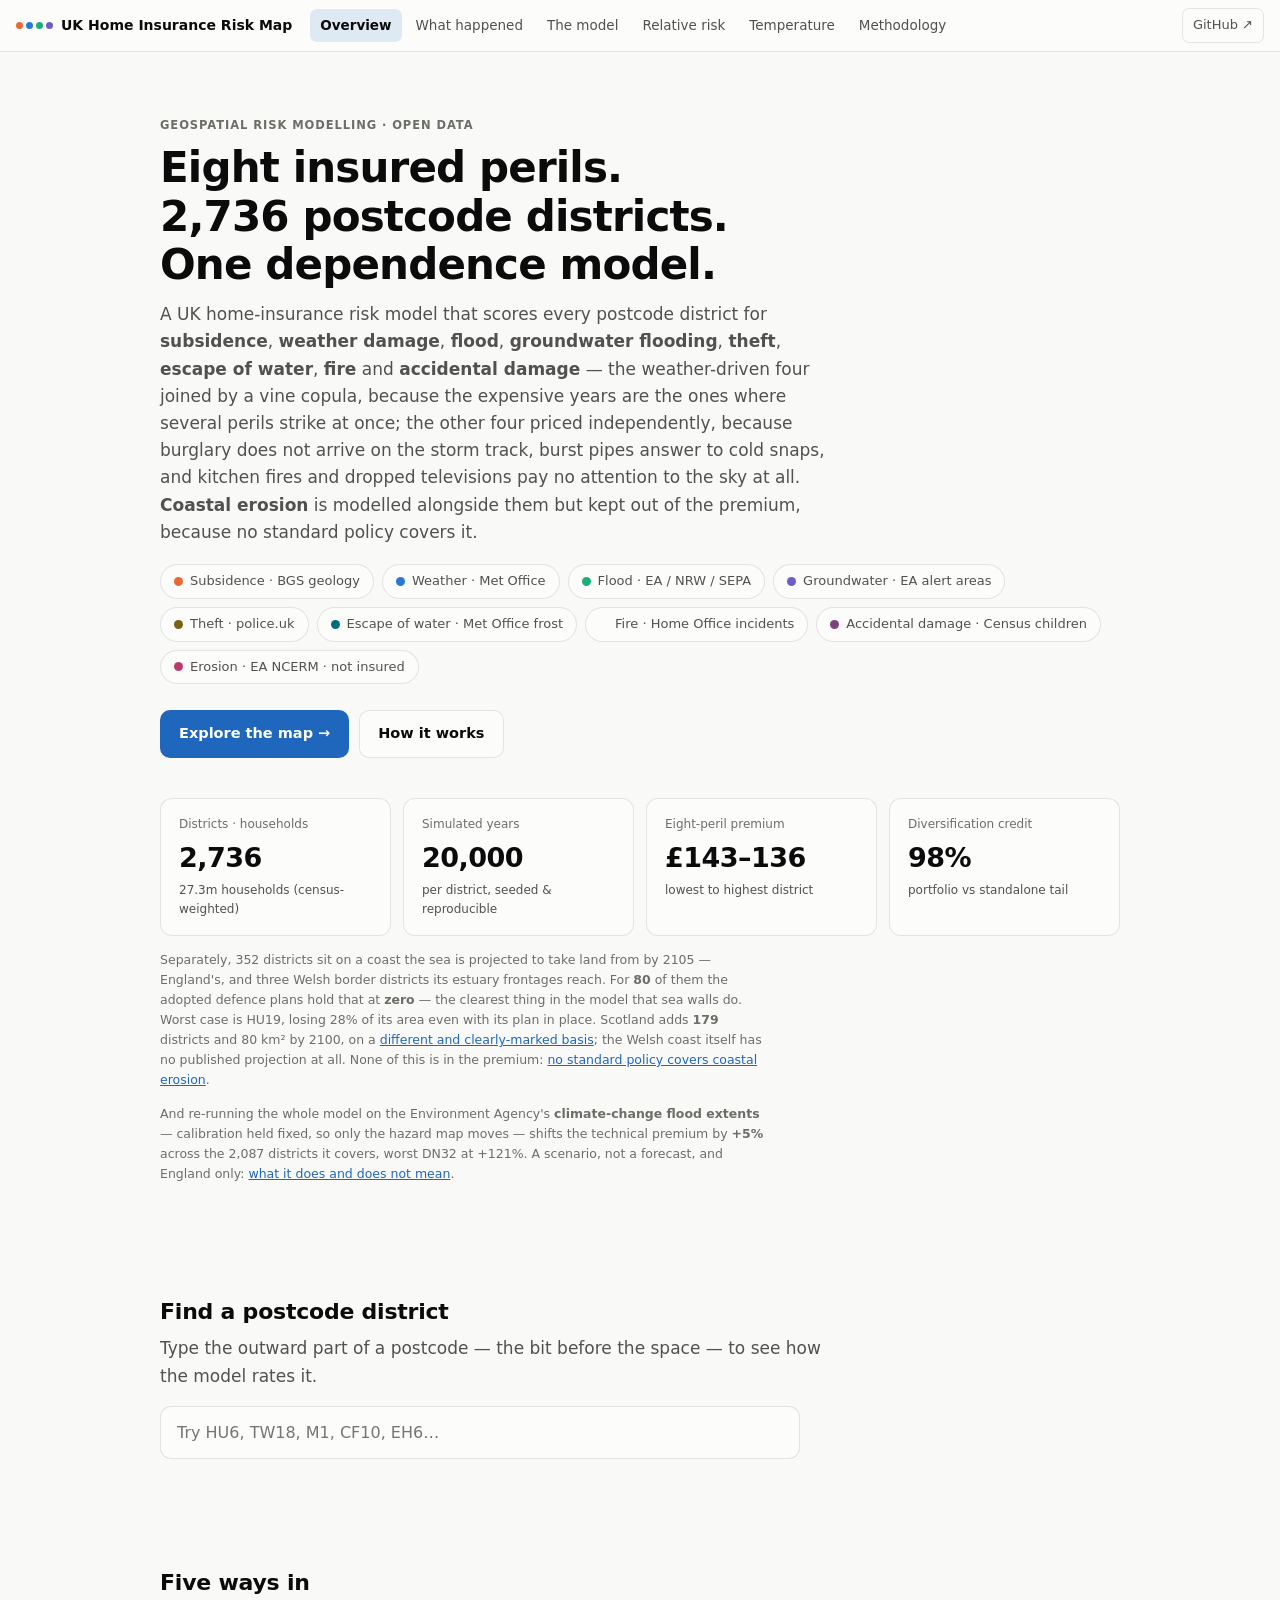
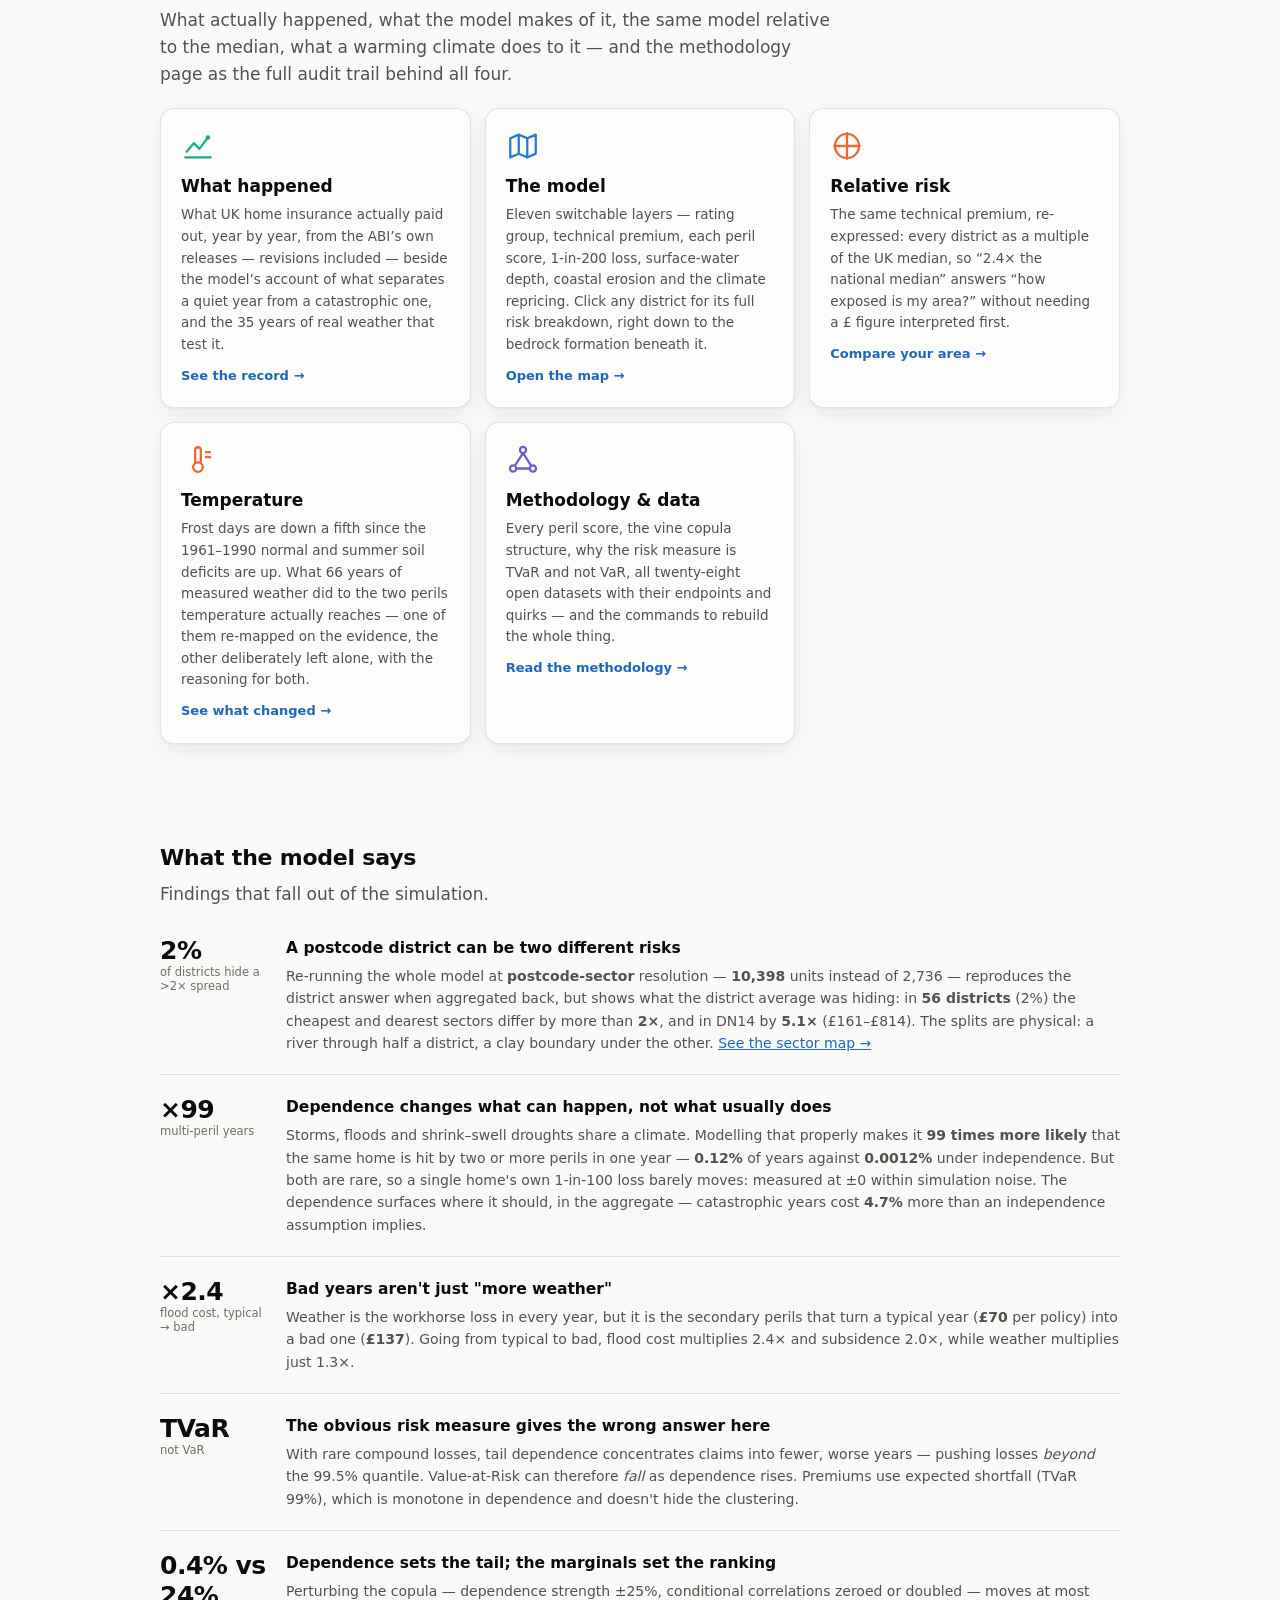
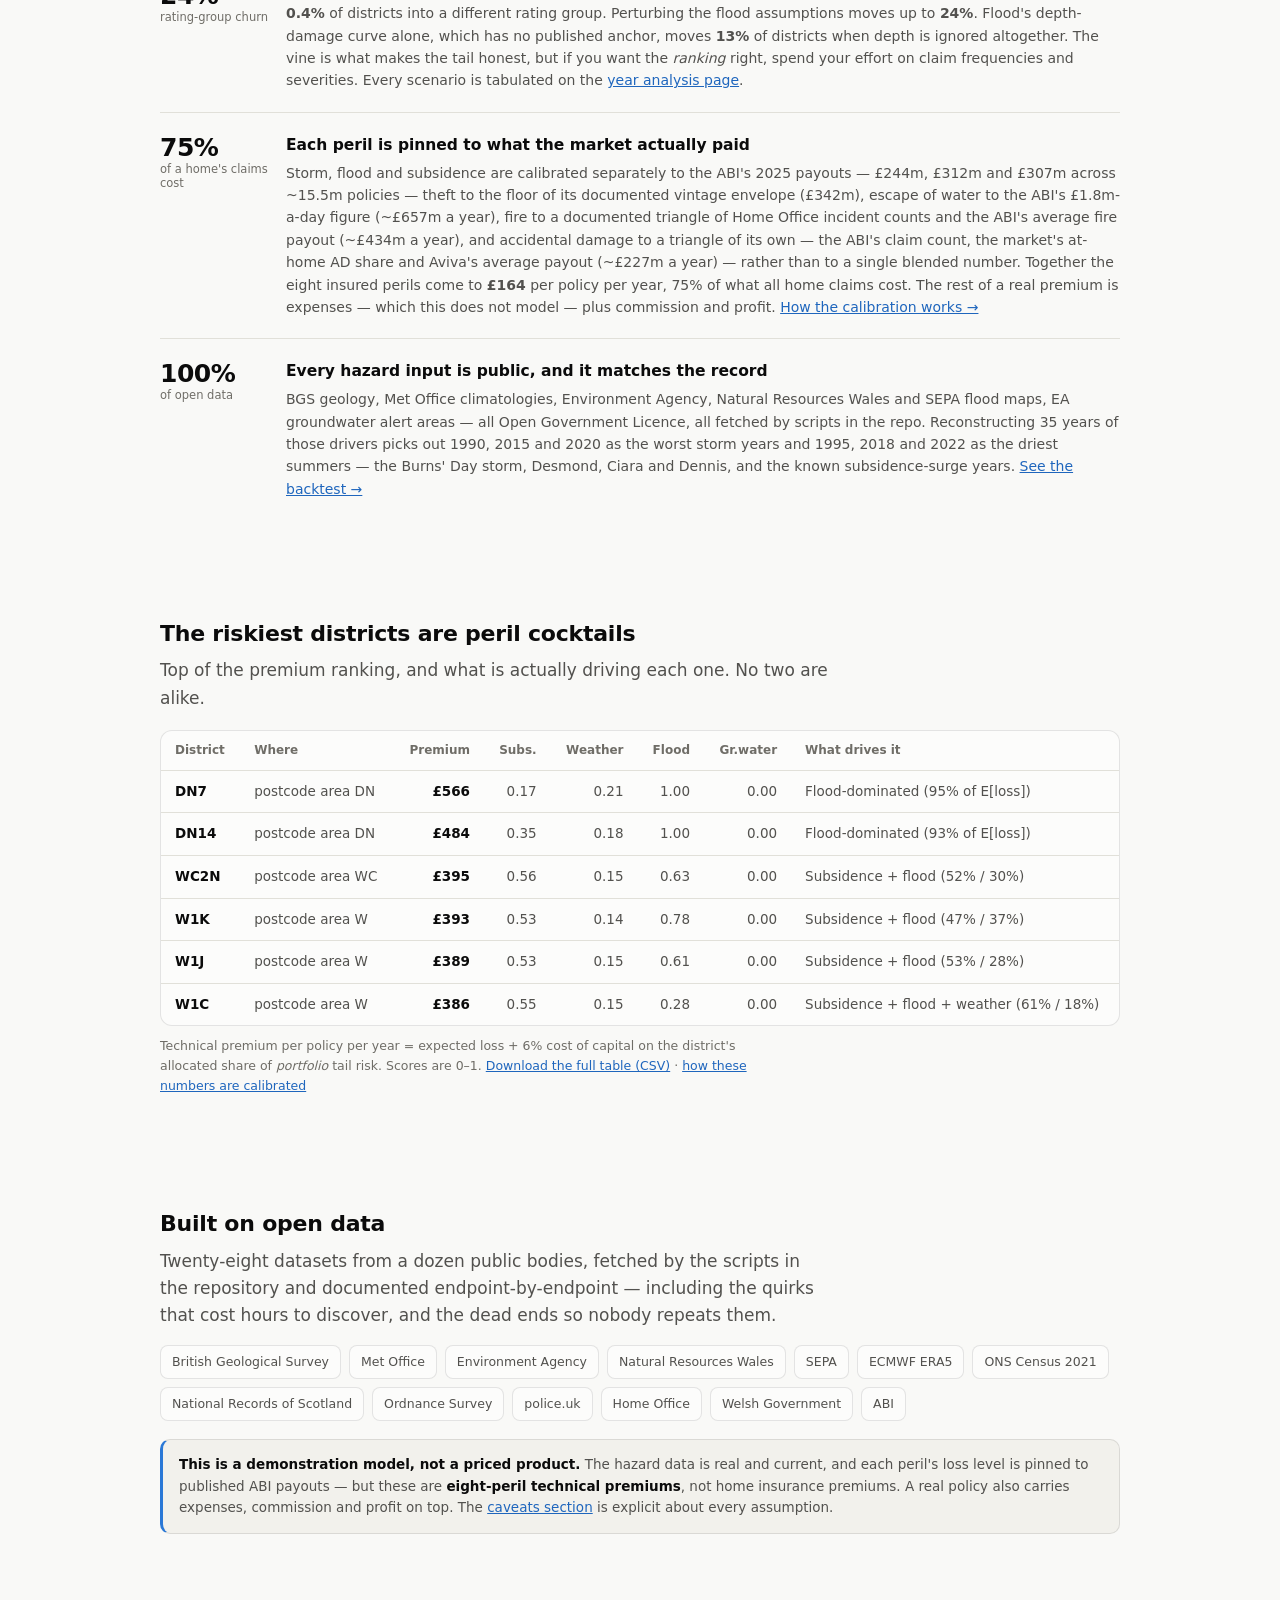
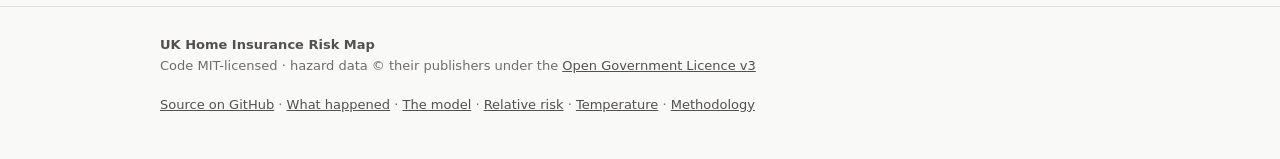
==== docs/index.html @ b82e0aeb "Rebuild model output (GitHub Actions run 96)" ====
<!DOCTYPE html>
<html lang="en-GB">
<head>
<meta charset="utf-8">
<meta name="viewport" content="width=device-width, initial-scale=1">
<title>UK Home Insurance Risk Map — eight insured perils, one dependence model</title>
<link rel="stylesheet" href="assets/site.css">
<link rel="icon" type="image/svg+xml" href="assets/favicon.svg">
<link rel="icon" type="image/png" sizes="32x32" href="assets/favicon-32.png">
<link rel="apple-touch-icon" sizes="180x180" href="assets/apple-touch-icon.png">
<meta name="description" content="Subsidence, weather, flood, groundwater and coastal erosion across 2,736 UK postcode districts — a 5-dim vine copula calibrated to ABI payouts, plus a climate-change repricing. All open data.">
<meta property="og:type" content="website">
<meta property="og:site_name" content="UK Home Insurance Risk Map">
<meta property="og:title" content="UK Home Insurance Risk Map">
<meta property="og:description" content="Subsidence, weather, flood, groundwater and coastal erosion across 2,736 UK postcode districts — a 5-dim vine copula calibrated to ABI payouts, plus a climate-change repricing. All open data.">
<meta property="og:url" content="https://smcode-source.github.io/uk-home-insurance-risk-map/">
<meta property="og:image" content="https://smcode-source.github.io/uk-home-insurance-risk-map/assets/social.png">
<meta property="og:image:width" content="1200">
<meta property="og:image:height" content="630">
<meta property="og:image:alt" content="Choropleth of Great Britain shaded by home-insurance rating group, with the title UK Home Insurance Risk Map">
<meta name="twitter:card" content="summary_large_image">
<meta name="twitter:title" content="UK Home Insurance Risk Map">
<meta name="twitter:description" content="Subsidence, weather, flood, groundwater and coastal erosion across 2,736 UK postcode districts — a 5-dim vine copula calibrated to ABI payouts, plus a climate-change repricing. All open data.">
<meta name="twitter:image" content="https://smcode-source.github.io/uk-home-insurance-risk-map/assets/social.png">
</head>
<body>
<nav class="site-nav"><a class="brand" href="index.html"><span class="dots"><i style="background:var(--sub)"></i><i style="background:var(--wx)"></i><i style="background:var(--fl)"></i><i style="background:var(--gw)"></i></span><span class="txt">UK Home Insurance Risk Map</span></a><a class="navlink" href="index.html" aria-current="page">Overview</a><a class="navlink" href="years.html"><span class="nav-full">What happened</span><span class="nav-short">History</span></a><a class="navlink" href="map.html"><span class="nav-full">The model</span><span class="nav-short">Model</span></a><a class="navlink" href="relative.html"><span class="nav-full">Relative risk</span><span class="nav-short">Relative</span></a><a class="navlink" href="temperature.html"><span class="nav-full">Temperature</span><span class="nav-short">Temp</span></a><a class="navlink" href="methodology.html"><span class="nav-full">Methodology</span><span class="nav-short">Method</span></a><span class="spacer"></span><a class="ghlink" href="https://github.com/SMcode-source/uk-home-insurance-risk-map">GitHub ↗</a></nav>

<div class="wrap">

  <section class="hero">
    <div class="eyebrow">Geospatial risk modelling · open data</div>
    <h1>Eight insured perils.<br>2,736 postcode districts.<br>One dependence model.</h1>
    <p class="lede">A UK home-insurance risk model that scores every postcode district for
    <b>subsidence</b>, <b>weather damage</b>, <b>flood</b>, <b>groundwater flooding</b>,
    <b>theft</b>, <b>escape of water</b>, <b>fire</b> and <b>accidental damage</b> —
    the weather-driven four joined by a vine copula, because the expensive years are
    the ones where several perils strike at once; the other four priced independently,
    because burglary does not arrive on the storm track, burst pipes answer to cold
    snaps, and kitchen fires and dropped televisions pay no attention to the sky at
    all. <b>Coastal erosion</b> is modelled alongside them but kept out of the premium,
    because no standard policy covers it.</p>
    <div class="perils">
      <span class="chip"><i style="background:var(--sub)"></i>Subsidence · BGS geology</span>
      <span class="chip"><i style="background:var(--wx)"></i>Weather · Met Office</span>
      <span class="chip"><i style="background:var(--fl)"></i>Flood · EA / NRW / SEPA</span>
      <span class="chip"><i style="background:var(--gw)"></i>Groundwater · EA alert areas</span>
      <span class="chip"><i style="background:var(--th)"></i>Theft · police.uk</span>
      <span class="chip"><i style="background:var(--eow)"></i>Escape of water · Met Office frost</span>
      <span class="chip"><i style="background:var(--fire)"></i>Fire · Home Office incidents</span>
      <span class="chip"><i style="background:var(--ad)"></i>Accidental damage · Census children</span>
      <span class="chip"><i style="background:var(--er)"></i>Erosion · EA NCERM · not insured</span>
    </div>
    <div class="cta">
      <a class="btn btn-primary" href="map.html">Explore the map →</a>
      <a class="btn btn-ghost" href="methodology.html">How it works</a>
    </div>
  </section>

  <section style="padding-top:0">
    <div class="tiles">
      <div class="tile"><div class="k">Districts &middot; households</div><div class="v">2,736</div><div class="d">27.3m households (census-weighted)</div></div>
      <div class="tile"><div class="k">Simulated years</div><div class="v">20,000</div><div class="d">per district, seeded &amp; reproducible</div></div>
      <div class="tile"><div class="k">Eight-peril premium</div><div class="v">£143–136</div><div class="d">lowest to highest district</div></div>
      <div class="tile"><div class="k">Diversification credit</div><div class="v">98%</div><div class="d">portfolio vs standalone tail</div></div>
    </div>
    <p class="note" style="margin-top:14px">Separately, 352 districts sit on a
    coast the sea is projected to take land from by 2105 — England's, and three Welsh
    border districts its estuary frontages reach. For <b>80</b> of them the
    adopted defence plans hold that at <b>zero</b> — the clearest thing in the model that
    sea walls do. Worst case is HU19, losing 28% of its
    area even with its plan in place. Scotland adds <b>179</b> districts and
    80 km² by 2100, on a
    <a href="methodology.html#erosion">different and clearly-marked basis</a>; the Welsh
    coast itself has no published projection at all. None of this is in the premium:
    <a href="methodology.html#erosion">no standard policy covers coastal erosion</a>.</p>
    <p class="note" style="margin-top:10px">And re-running the whole model on the
    Environment Agency's <b>climate-change flood extents</b> — calibration held fixed, so
    only the hazard map moves — shifts the technical premium by
    <b>+5%</b> across the 2,087 districts it covers, worst
    DN32 at +121%. A scenario, not a forecast, and England only:
    <a href="methodology.html#climate">what it does and does not mean</a>.</p>
  </section>

  <section id="lookup">
    <h2>Find a postcode district</h2>
    <p class="lede" style="margin-bottom:16px">Type the outward part of a postcode —
    the bit before the space — to see how the model rates it.</p>
    <div class="lookup-box">
      <input id="q" type="search" autocomplete="off" spellcheck="false"
             placeholder="Try HU6, TW18, M1, CF10, EH6…" aria-label="Postcode district">
      <div id="matches" class="matches" role="listbox"></div>
      <div id="result" class="result" hidden></div>
    </div>
  </section>

  <section>
    <h2>Five ways in</h2>
    <p class="lede" style="margin-bottom:20px">What actually happened, what the model
    makes of it, the same model relative to the median, what a warming climate does to
    it — and the methodology page as the full audit trail behind all four.</p>
    <div class="cards">
      <a class="card" href="years.html">
        <svg class="icon" aria-hidden="true" viewBox="0 0 24 24" fill="none" stroke="var(--fl)" stroke-width="1.6" stroke-linecap="round" stroke-linejoin="round">
          <path d="M3 20h18"/><path d="M4 16l5-6 4 4 6-8"/><circle cx="19" cy="6" r="1.6" fill="var(--fl)" stroke="none"/>
        </svg>
        <h3>What happened</h3>
        <p>What UK home insurance actually paid out, year by year, from the ABI&rsquo;s
        own releases — revisions included — beside the model&rsquo;s account of what
        separates a quiet year from a catastrophic one, and the 35 years of real
        weather that test it.</p>
        <span class="more">See the record →</span>
      </a>
      <a class="card" href="map.html">
        <svg class="icon" aria-hidden="true" viewBox="0 0 24 24" fill="none" stroke="var(--wx)" stroke-width="1.6" stroke-linejoin="round">
          <path d="M3 6.5 9 4l6 2.5L21 4v13.5L15 20l-6-2.5L3 20z"/><path d="M9 4v13.5M15 6.5V20"/>
        </svg>
        <h3>The model</h3>
        <p>Eleven switchable layers — rating group, technical premium, each peril score,
        1-in-200 loss, surface-water depth, coastal erosion and the climate repricing.
        Click any district for its full risk breakdown, right down to the bedrock
        formation beneath it.</p>
        <span class="more">Open the map →</span>
      </a>
      <a class="card" href="relative.html">
        <svg class="icon" aria-hidden="true" viewBox="0 0 24 24" fill="none" stroke="var(--sub)" stroke-width="1.6" stroke-linecap="round" stroke-linejoin="round">
          <path d="M12 3v18M3 12h18"/><circle cx="12" cy="12" r="8.5"/>
        </svg>
        <h3>Relative risk</h3>
        <p>The same technical premium, re-expressed: every district as a multiple of the
        UK median, so &ldquo;2.4&times; the national median&rdquo; answers &ldquo;how
        exposed is my area?&rdquo; without needing a &pound; figure interpreted first.</p>
        <span class="more">Compare your area →</span>
      </a>
      <a class="card" href="temperature.html">
        <svg class="icon" aria-hidden="true" viewBox="0 0 24 24" fill="none" stroke="var(--sub)" stroke-width="1.6" stroke-linecap="round" stroke-linejoin="round">
          <path d="M10 13.6V5a2 2 0 1 1 4 0v8.6"/><circle cx="12" cy="17" r="3.4"/>
          <path d="M17.5 6.5h3M17.5 10h3"/>
        </svg>
        <h3>Temperature</h3>
        <p>Frost days are down a fifth since the 1961&ndash;1990 normal and summer soil
        deficits are up. What 66 years of measured weather did to the two perils
        temperature actually reaches &mdash; one of them re-mapped on the evidence, the
        other deliberately left alone, with the reasoning for both.</p>
        <span class="more">See what changed →</span>
      </a>
      <a class="card" href="methodology.html">
        <svg class="icon" aria-hidden="true" viewBox="0 0 24 24" fill="none" stroke="var(--gw)" stroke-width="1.6" stroke-linecap="round" stroke-linejoin="round">
          <circle cx="12" cy="5" r="2.2"/><circle cx="5" cy="18" r="2.2"/><circle cx="19" cy="18" r="2.2"/>
          <path d="M12 7.2 6.4 15.8M12 7.2l5.6 8.6M7.2 18h9.6"/>
        </svg>
        <h3>Methodology &amp; data</h3>
        <p>Every peril score, the vine copula structure, why the risk measure is TVaR and
        not VaR, all twenty-eight open datasets with their endpoints and quirks — and the
        commands to rebuild the whole thing.</p>
        <span class="more">Read the methodology →</span>
      </a>
    </div>
  </section>

  <section>
    <h2>What the model says</h2>
    <p class="lede" style="margin-bottom:8px">Findings that fall out of the simulation.</p>

    <div class="finding">
      <div class="num">2%<small>of districts hide a &gt;2× spread</small></div>
      <div>
        <h3>A postcode district can be two different risks</h3>
        <p>Re-running the whole model at <b>postcode-sector</b> resolution —
        <b>10,398</b> units instead of 2,736 — reproduces the district
        answer when aggregated back, but shows what the district average was hiding:
        in <b>56 districts</b> (2%) the cheapest and
        dearest sectors differ by more than <b>2×</b>, and in DN14 by
        <b>5.1×</b> (£161–£814). The
        splits are physical: a river through half a district, a clay boundary under the
        other. <a href="sectors.html">See the sector map →</a></p>
      </div>
    </div>

    <div class="finding">
      <div class="num">×99<small>multi-peril years</small></div>
      <div>
        <h3>Dependence changes what can happen, not what usually does</h3>
        <p>Storms, floods and shrink–swell droughts share a climate. Modelling that
        properly makes it <b>99 times more likely</b> that the same home is hit by two
        or more perils in one year — <b>0.12%</b> of years against <b>0.0012%</b>
        under independence. But both are rare, so a single home's own 1-in-100 loss barely
        moves: measured at ±0 within simulation noise. The dependence surfaces where it
        should, in the aggregate — catastrophic years cost <b>4.7%</b> more than an
        independence assumption implies.</p>
      </div>
    </div>

    <div class="finding">
      <div class="num">×2.4<small>flood cost, typical → bad</small></div>
      <div>
        <h3>Bad years aren't just "more weather"</h3>
        <p>Weather is the workhorse loss in every year, but it is the secondary perils that
        turn a typical year (<b>£70</b> per policy) into a bad one (<b>£137</b>). Going
        from typical to bad, flood cost multiplies 2.4× and subsidence 2.0×, while
        weather multiplies just 1.3×.</p>
      </div>
    </div>

    <div class="finding">
      <div class="num">TVaR<small>not VaR</small></div>
      <div>
        <h3>The obvious risk measure gives the wrong answer here</h3>
        <p>With rare compound losses, tail dependence concentrates claims into fewer, worse
        years — pushing losses <i>beyond</i> the 99.5% quantile. Value-at-Risk can therefore
        <i>fall</i> as dependence rises. Premiums use expected shortfall (TVaR 99%), which is
        monotone in dependence and doesn't hide the clustering.</p>
      </div>
    </div>

    <div class="finding">
      <div class="num">0.4% vs 24%<small>rating-group churn</small></div>
      <div>
        <h3>Dependence sets the tail; the marginals set the ranking</h3>
        <p>Perturbing the copula — dependence strength ±25%, conditional correlations
        zeroed or doubled — moves at most <b>0.4%</b> of districts into a different
        rating group. Perturbing the flood assumptions moves up to <b>24%</b>. Flood's depth-damage curve alone, which has no published anchor, moves <b>13%</b> of districts when depth is ignored altogether.
        The vine is what makes the tail honest, but if you want the <i>ranking</i> right,
        spend your effort on claim frequencies and severities. Every scenario is
        tabulated on the <a href="years.html#sens-section">year analysis page</a>.</p>
      </div>
    </div>

    <div class="finding">
      <div class="num">75%<small>of a home's claims cost</small></div>
      <div>
        <h3>Each peril is pinned to what the market actually paid</h3>
        <p>Storm, flood and subsidence are calibrated separately to the ABI's 2025
        payouts — £244m, £312m and £307m across
        ~15.5m policies — theft to the floor of its documented vintage envelope
        (£342m), escape of water to the ABI's £1.8m-a-day
        figure (~£657m a year), fire to a documented triangle of Home Office
        incident counts and the ABI's average fire payout (~£434m a year), and
        accidental damage to a triangle of its own — the ABI's claim count, the
        market's at-home AD share and Aviva's average payout (~£227m a year) — rather
        than to a single blended number. Together the eight
        insured perils come to <b>£164</b> per policy per year,
        75% of what all home claims cost. The rest of a real premium is
        expenses — which this does not model — plus
        commission and profit.
        <a href="methodology.html#calibration">How the calibration works →</a></p>
      </div>
    </div>

    <div class="finding">
      <div class="num">100%<small>of open data</small></div>
      <div>
        <h3>Every hazard input is public, and it matches the record</h3>
        <p>BGS geology, Met Office climatologies, Environment Agency, Natural Resources Wales
        and SEPA flood maps, EA groundwater alert areas — all Open Government Licence, all
        fetched by scripts in the repo. Reconstructing 35 years of those drivers picks out
        1990, 2015 and 2020 as the worst storm years and 1995, 2018 and 2022 as the driest
        summers — the Burns' Day storm, Desmond, Ciara and Dennis, and the known
        subsidence-surge years. <a href="years.html#backtest">See the backtest →</a></p>
      </div>
    </div>
  </section>

  <section>
    <h2>The riskiest districts are peril cocktails</h2>
    <p class="lede" style="margin-bottom:18px">Top of the premium ranking, and what is
    actually driving each one. No two are alike.</p>
    <div class="tablewrap">
      <table class="data">
        <tr>
          <th>District</th><th>Where</th>
          <th class="num">Premium</th>
          <th class="num">Subs.</th><th class="num">Weather</th><th class="num">Flood</th><th class="num">Gr.water</th>
          <th>What drives it</th>
        </tr>
        <tr><td><strong>DN7</strong></td><td>postcode area DN</td><td class="num"><strong>£566</strong></td><td class="num">0.17</td><td class="num">0.21</td><td class="num">1.00</td><td class="num">0.00</td><td>Flood-dominated (95% of E[loss])</td></tr>
        <tr><td><strong>DN14</strong></td><td>postcode area DN</td><td class="num"><strong>£484</strong></td><td class="num">0.35</td><td class="num">0.18</td><td class="num">1.00</td><td class="num">0.00</td><td>Flood-dominated (93% of E[loss])</td></tr>
        <tr><td><strong>WC2N</strong></td><td>postcode area WC</td><td class="num"><strong>£395</strong></td><td class="num">0.56</td><td class="num">0.15</td><td class="num">0.63</td><td class="num">0.00</td><td>Subsidence + flood (52% / 30%)</td></tr>
        <tr><td><strong>W1K</strong></td><td>postcode area W</td><td class="num"><strong>£393</strong></td><td class="num">0.53</td><td class="num">0.14</td><td class="num">0.78</td><td class="num">0.00</td><td>Subsidence + flood (47% / 37%)</td></tr>
        <tr><td><strong>W1J</strong></td><td>postcode area W</td><td class="num"><strong>£389</strong></td><td class="num">0.53</td><td class="num">0.15</td><td class="num">0.61</td><td class="num">0.00</td><td>Subsidence + flood (53% / 28%)</td></tr>
        <tr><td><strong>W1C</strong></td><td>postcode area W</td><td class="num"><strong>£386</strong></td><td class="num">0.55</td><td class="num">0.15</td><td class="num">0.28</td><td class="num">0.00</td><td>Subsidence + flood + weather (61% / 18%)</td></tr>
      </table>
    </div>
    <p class="note" style="margin-top:10px">Technical premium per policy per year =
    expected loss + 6% cost of capital on the district's allocated share of
    <i>portfolio</i> tail risk. Scores are 0–1.
    <a href="assets/uk_district_risk.csv" download>Download the full table (CSV)</a> ·
    <a href="methodology.html#calibration">how these numbers are calibrated</a></p>
  </section>

  <section>
    <h2>Built on open data</h2>
    <p class="lede">Twenty-eight datasets from a dozen public bodies, fetched by the scripts
    in the repository and documented endpoint-by-endpoint — including the quirks that cost
    hours to discover, and the dead ends so nobody repeats them.</p>
    <div class="sources" style="margin:16px 0 18px">
      <span>British Geological Survey</span>
      <span>Met Office</span>
      <span>Environment Agency</span>
      <span>Natural Resources Wales</span>
      <span>SEPA</span>
      <span>ECMWF ERA5</span>
      <span>ONS Census 2021</span>
      <span>National Records of Scotland</span>
      <span>Ordnance Survey</span>
      <span>police.uk</span>
      <span>Home Office</span>
      <span>Welsh Government</span>
      <span>ABI</span>
    </div>
    <div class="callout">
      <b>This is a demonstration model, not a priced product.</b> The hazard data is real and
      current, and each peril's loss level is pinned to published ABI payouts — but these are
      <b>eight-peril technical premiums</b>, not home insurance premiums. A real policy
      also carries expenses,
      commission and profit on top. The
      <a href="methodology.html#caveats">caveats section</a> is explicit about every assumption.
    </div>
  </section>

</div>

<footer class="site-footer">
  <div class="wrap">
    <div class="row">
      <div>
        <b style="color:var(--ink-2)">UK Home Insurance Risk Map</b><br>
        Code MIT-licensed · hazard data © their publishers under the
        <a href="https://www.nationalarchives.gov.uk/doc/open-government-licence/version/3/">Open Government Licence v3</a>
      </div>
      <div>
        <a href="https://github.com/SMcode-source/uk-home-insurance-risk-map">Source on GitHub</a> ·
        <a href="years.html">What happened</a> ·
        <a href="map.html">The model</a> ·
        <a href="relative.html">Relative risk</a> ·
        <a href="temperature.html">Temperature</a> ·
        <a href="methodology.html">Methodology</a>
      </div>
    </div>
  </div>
</footer>
<script>
(function () {
  const input = document.getElementById('q');
  const matchBox = document.getElementById('matches');
  const result = document.getElementById('result');
  const GBP = v => '£' + Math.round(v).toLocaleString('en-GB');
  let DATA = null, active = -1, shown = [];

  fetch('assets/districts.json')
    .then(r => r.json())
    .then(d => { DATA = d; if (input.value) run(); })
    .catch(() => { input.placeholder = 'District lookup unavailable offline'; });

  const bar = (v, colour) =>
    `<span class="bar"><span style="width:${Math.round(v * 100)}%;background:${colour}"></span></span>`;

  function show(d) {
    [...matchBox.children].forEach(c =>
      c.classList.toggle('on', shown[+c.dataset.i] === d));
    result.hidden = false;
    result.innerHTML = `
      <div class="result-head">
        <div>
          <div class="rname">${d.n}</div>
          <div class="rsub">postcode district · rating group <b>${d.g}</b> of 10${
            d.h ? ' · ' + d.h.toLocaleString('en-GB') + ' households' : ''}</div>
        </div>
        <div class="rprem"><div class="v">${GBP(d.p)}</div><div class="k">technical premium / yr</div></div>
      </div>
      <div class="rgrid">
        <div><span class="lbl">Subsidence</span>${bar(d.s, 'var(--sub)')}<b>${d.s.toFixed(2)}</b></div>
        <div><span class="lbl">Weather</span>${bar(d.w, 'var(--wx)')}<b>${d.w.toFixed(2)}</b></div>
        <div><span class="lbl">Flood</span>${bar(d.f, 'var(--fl)')}<b>${d.f.toFixed(2)}</b></div>
        <div><span class="lbl">Groundwater</span>${bar(d.gw, 'var(--gw)')}<b>${d.gw.toFixed(2)}</b></div>
      </div>
      <div class="decomp">
        <div class="lbl">How the premium is built</div>
        <div class="dbar">${
          [['ew', 'Weather', '--wx'], ['es', 'Subsidence', '--sub'],
           ['ef', 'Flood', '--fl'], ['eg', 'Groundwater', '--gw'],
           ['et', 'Theft', '--th'],
           ['ee', 'Esc. of water', '--eow'],
           ['efi', 'Fire', '--fire'],
           ['ea', 'Acc. damage', '--ad'],
           ['c', 'Capital', '--ink-muted']]
            .filter(([k]) => d[k] > 0)
            .map(([k, name, col]) =>
              `<span style="width:${(100 * d[k] / d.p).toFixed(2)}%;background:var(${col})"
                     title="${name}: ${GBP(d[k])}"></span>`).join('')
        }</div>
        <div class="dkey">${
          [['ew', 'Weather', '--wx'], ['es', 'Subsidence', '--sub'],
           ['ef', 'Flood', '--fl'], ['eg', 'Groundwater', '--gw'],
           ['et', 'Theft', '--th'],
           ['ee', 'Esc. of water', '--eow'],
           ['efi', 'Fire', '--fire'],
           ['ea', 'Acc. damage', '--ad'],
           ['c', 'Capital', '--ink-muted']]
            .filter(([k]) => d[k] > 0)
            .map(([k, name, col]) =>
              `<span><i style="background:var(${col})"></i>${name} ${GBP(d[k])}</span>`).join('')
        }</div>
      </div>
      <div class="rfoot">
        Tail dependence adds <b>+${d.u.toFixed(0)}%</b> to this district's own 1-in-100 loss
        versus treating the perils as independent.
        <a class="btn btn-primary" style="padding:8px 14px;font-size:13.5px"
           href="map.html?d=${encodeURIComponent(d.n)}">View on the map →</a>
      </div>`;
  }

  function run() {
    const v = input.value.trim().toUpperCase().replace(/\s+/g, '');
    result.hidden = true;
    active = -1;
    if (!DATA || v.length < 1) { matchBox.innerHTML = ''; shown = []; return; }
    const exact = DATA.filter(d => d.n === v);
    const pre = DATA.filter(d => d.n !== v && d.n.startsWith(v));
    // shortest first, so "SW1" surfaces SW1A…SW1Y alongside SW10…SW19
    pre.sort((a, b) => a.n.length - b.n.length || a.n.localeCompare(b.n));
    shown = exact.concat(pre).slice(0, 12);
    if (!shown.length) {
      matchBox.innerHTML = '<div class="nores">No district starts with “' + v + '”.</div>';
      return;
    }
    matchBox.innerHTML = shown.map((d, i) =>
      `<button class="match" data-i="${i}" role="option">
         <b>${d.n}</b><span class="g">group ${d.g}</span><span class="p">${GBP(d.p)}</span>
       </button>`).join('');
    if (exact.length) show(exact[0]);
  }

  matchBox.addEventListener('click', e => {
    const b = e.target.closest('.match');
    if (b) show(shown[+b.dataset.i]);
  });
  input.addEventListener('input', run);
  input.addEventListener('keydown', e => {
    if (e.key === 'Enter' && shown.length) { show(shown[Math.max(active, 0)]); e.preventDefault(); }
    if (e.key === 'ArrowDown' || e.key === 'ArrowUp') {
      active = Math.min(shown.length - 1, Math.max(0, active + (e.key === 'ArrowDown' ? 1 : -1)));
      [...matchBox.children].forEach((c, i) => c.classList.toggle('on', i === active));
      e.preventDefault();
    }
  });
})();
</script>
</body>
</html>
---- docs/assets/site.css ----
/* UK Home Insurance Risk Map — shared site styles.
   Palette follows the dataviz reference instance (validated ramps):
   weather blue, subsidence orange, flood aqua, groundwater violet. */

:root {
  color-scheme: light;
  --page: #f9f9f7;
  --surface-1: #fcfcfb;
  --surface-2: #f2f1ec;
  --ink-1: #0b0b0b;
  --ink-2: #52514e;
  /* 5.04:1 on the light surface - #898781 was only 3.50:1 (WCAG AA needs 4.5) */
  --ink-muted: #6f6d67;
  --grid: #e1e0d9;
  --axis: #c3c2b7;
  --border: rgba(11, 11, 11, 0.10);
  /* --accent stays the dataviz series blue, for marks/borders/fills.
     --link is a darker step used wherever the colour carries TEXT:
     5.54:1 as text, 5.69:1 for white text on it. */
  --accent: #2a78d6;
  --link: #1f66bd;
  --btn-bg: #1f66bd;
  --btn-fg: #ffffff;
  --wx: #2a78d6;
  --sub: #eb6834;
  --fl: #1baf7a;
  --gw: #6f5cc4;
  /* erosion: a hue none of the four insured perils uses. Measured on the
     live page, #b83b6e is 5.12:1 against the light background, so it is
     safe carrying text (AA needs 4.5:1). */
  --er: #b83b6e;
  /* theft: a bronze no other peril uses. 5.61:1 against --page and
     5.23:1 against --surface-2, so it can carry text (AA needs 4.5). */
  --th: #7a6115;
  /* escape of water: a teal between the weather blue and flood green in
     hue but darker than both. 5.7:1 against --page, 5.2:1 against
     --surface-2, so it can carry text. */
  --eow: #006d7d;
  \* fire: a brick red darker than the subsidence orange. 6.9:1 against
     --page and 6.4:1 against --surface-2, so it can carry text. */
  --fire: #a4262c;
  /* accidental damage: a magenta plum - redder than the groundwater
     violet, bluer than the erosion rose. 6.7:1 against --page and
     6.25:1 against --surface-2, so it can carry text. */
  --ad: #7c4380;
  --shadow: 0 1px 2px rgba(0,0,0,.04), 0 8px 24px rgba(0,0,0,.06);
}
@media (prefers-color-scheme: dark) {
  :root:not([data-theme="light"]) {
    color-scheme: dark;
    --page: #0d0d0d;
    --surface-1: #1a1a19;
    --surface-2: #232322;
    --ink-1: #ffffff;
    --ink-2: #c3c2b7;
    --ink-muted: #898781;
    --grid: #2c2c2a;
    --axis: #383835;
    --border: rgba(255, 255, 255, 0.10);
    --accent: #3987e5;
    --wx: #3987e5;
    --sub: #d95926;
    --fl: #199e70;
    --gw: #9085e9;
    --er: #ee87b4;      /* 8.11:1 on the dark background (measured live) */
    --th: #d4af37;      /* 9.24:1 on the dark background */
    --eow: #45c6d4;     /* 9.52:1 on the dark background */
    --fire: #f28b82;    /* 8.14:1 on the dark background */
    --ad: #e0a6d8;      /* 9.82:1 on the dark background */
    --shadow: 0 1px 2px rgba(0,0,0,.3), 0 8px 24px rgba(0,0,0,.35);
    /* dark surface: #898781 is 4.85:1 and #3987e5 is 4.79:1, both pass */
    --link: #6da7ec;
    --btn-bg: #6da7ec;
    --btn-fg: #0d0d0d;
  }
}
:root[data-theme="dark"] {
  color-scheme: dark;
  --page: #0d0d0d;
  --surface-1: #1a1a19;
  --surface-2: #232322;
  --ink-1: #ffffff;
  --ink-2: #c3c2b7;
  --ink-muted: #898781;
  --grid: #2c2c2a;
  --axis: #383835;
  --border: rgba(255, 255, 255, 0.10);
  --accent: #3987e5;
  --wx: #3987e5;
  --sub: #d95926;
  --fl: #199e70;
  --gw: #9085e9;
  --er: #ee87b4;      /* 8.11:1 on the dark background (measured live) */
  --th: #d4af37;      /* 9.24:1 on the dark background */
  --eow: #45c6d4;     /* 9.52:1 on the dark background */
  --fire: #f28b82;    /* 8.14:1 on the dark background */
  --ad: #e0a6d8;      /* 9.82:1 on the dark background */
  --shadow: 0 1px 2px rgba(0,0,0,.3), 0 8px 24px rgba(0,0,0,.35);
}

* { box-sizing: border-box; }
html { scroll-behavior: smooth; }
body {
  margin: 0;
  background: var(--page);
  color: var(--ink-1);
  font-family: system-ui, -apple-system, "Segoe UI", sans-serif;
  line-height: 1.6;
  -webkit-font-smoothing: antialiased;
}

/* ---------- site nav ---------- */
.site-nav {
  position: sticky; top: 0; z-index: 2000;
  display: flex; align-items: center; gap: 4px;
  height: 52px; padding: 0 16px;
  background: color-mix(in oklab, var(--surface-1) 88%, transparent);
  backdrop-filter: saturate(1.6) blur(10px);
  border-bottom: 1px solid var(--border);
}
.site-nav .brand {
  font-weight: 650; font-size: 14px; color: var(--ink-1);
  text-decoration: none; margin-right: 14px; white-space: nowrap;
  display: inline-flex; align-items: center; gap: 8px;
}
.site-nav .brand .dots { display: inline-flex; gap: 3px; }
.site-nav .brand .dots i {
  width: 7px; height: 7px; border-radius: 50%; display: block;
}
.site-nav a.navlink {
  color: var(--ink-2); text-decoration: none; font-size: 13.5px;
  padding: 6px 10px; border-radius: 7px; white-space: nowrap;
}
.site-nav a.navlink:hover { background: color-mix(in oklab, var(--ink-1) 7%, transparent); color: var(--ink-1); }
.site-nav a.navlink[aria-current="page"] {
  color: var(--ink-1); font-weight: 600;
  background: color-mix(in oklab, var(--accent) 14%, transparent);
}
.site-nav .spacer { flex: 1; }
.site-nav .ghlink {
  font-size: 13px; color: var(--ink-2); text-decoration: none;
  padding: 6px 10px; border: 1px solid var(--border); border-radius: 7px;
}
.site-nav .ghlink:hover { color: var(--ink-1); border-color: var(--axis); }
.nav-short { display: none; }

@media (max-width: 640px) {
  .site-nav { gap: 0; padding: 0 6px; overflow-x: auto; }
  .site-nav .brand span.txt { display: none; }
  /* the brand collapses to four dots; keep a finger-sized hit area */
  .site-nav .brand { margin-right: 6px; padding: 10px 6px; min-height: 40px; }
  .site-nav a.navlink { padding: 10px 8px; font-size: 13px; }
  .nav-full { display: none; }
  .nav-short { display: inline; }
  .site-nav .ghlink { display: none; }
  /* footer links sit on their own line-ish; give them a real hit area */
  footer.site-footer a { display: inline-block; padding: 4px 0; }
}

/* ---------- layout ---------- */
.wrap { max-width: 1000px; margin: 0 auto; padding: 0 20px; }
.narrow { max-width: 760px; }
section { padding: 48px 0; }
h1 { font-size: clamp(28px, 5vw, 42px); line-height: 1.15; margin: 0 0 12px; letter-spacing: -0.02em; }
h2 { font-size: 22px; margin: 0 0 6px; letter-spacing: -0.01em; }
h3 { font-size: 16px; margin: 24px 0 6px; }
p { margin: 0 0 14px; color: var(--ink-2); }
.lede { font-size: 17px; color: var(--ink-2); max-width: 62ch; }
.eyebrow {
  text-transform: uppercase; letter-spacing: .08em; font-size: 11.5px;
  font-weight: 650; color: var(--ink-muted); margin-bottom: 10px;
}
a { color: var(--link); }

/* ---------- hero ---------- */
.hero { padding: 64px 0 40px; }
.hero .cta { display: flex; gap: 10px; flex-wrap: wrap; margin-top: 26px; }
.btn {
  display: inline-flex; align-items: center; gap: 8px;
  padding: 11px 18px; border-radius: 10px; font-size: 14.5px;
  font-weight: 600; text-decoration: none; border: 1px solid transparent;
}
.btn-primary { background: var(--btn-bg); color: var(--btn-fg); }
.btn-primary:hover { filter: brightness(1.08); }
.btn-ghost { border-color: var(--border); color: var(--ink-1); background: var(--surface-1); }
.btn-ghost:hover { border-color: var(--axis); }

/* ---------- tiles / cards ---------- */
.tiles { display: grid; grid-template-columns: repeat(auto-fit, minmax(170px, 1fr)); gap: 12px; }
.tile {
  background: var(--surface-1); border: 1px solid var(--border);
  border-radius: 12px; padding: 16px 18px;
}
.tile .k { font-size: 12px; color: var(--ink-muted); }
.tile .v { font-size: 27px; font-weight: 650; margin: 2px 0; letter-spacing: -0.02em; }
.tile .d { font-size: 12px; color: var(--ink-2); }

.cards { display: grid; grid-template-columns: repeat(auto-fit, minmax(260px, 1fr)); gap: 14px; }
.card {
  background: var(--surface-1); border: 1px solid var(--border);
  border-radius: 14px; padding: 20px; box-shadow: var(--shadow);
}
a.card { text-decoration: none; color: inherit; display: block; transition: transform .12s ease, border-color .12s ease; }
a.card:hover { transform: translateY(-2px); border-color: var(--axis); }
.card h3 { margin: 10px 0 4px; font-size: 17px; color: var(--ink-1); }
.card p { font-size: 13.5px; margin: 0; }
.card .more { font-size: 13px; font-weight: 600; color: var(--link); margin-top: 10px; display: inline-block; }
.card .icon { width: 34px; height: 34px; display: block; }

/* ---------- findings ---------- */
.finding {
  display: grid; grid-template-columns: 108px 1fr; gap: 18px;
  padding: 20px 0; border-top: 1px solid var(--grid); align-items: start;
}
.finding:first-of-type { border-top: none; }
.finding .num {
  font-size: 25px; font-weight: 650; letter-spacing: -0.02em;
  font-variant-numeric: tabular-nums; line-height: 1.2;
}
.finding .num small { display: block; font-size: 11.5px; font-weight: 500; color: var(--ink-muted); letter-spacing: 0; }
.finding h3 { margin: 0 0 4px; font-size: 15.5px; }
.finding p { margin: 0; font-size: 14px; }
@media (max-width: 560px) { .finding { grid-template-columns: 1fr; gap: 6px; } }

/* ---------- peril chips ---------- */
.perils { display: flex; gap: 8px; flex-wrap: wrap; margin: 18px 0 0; }
.chip {
  display: inline-flex; align-items: center; gap: 7px;
  border: 1px solid var(--border); background: var(--surface-1);
  border-radius: 999px; padding: 6px 13px; font-size: 13px; color: var(--ink-2);
}
.chip i { width: 9px; height: 9px; border-radius: 50%; display: block; }

/* ---------- district lookup ---------- */
.lookup-box { max-width: 640px; }
.lookup-box input {
  width: 100%; font: inherit; font-size: 16px;
  padding: 13px 16px; border-radius: 11px;
  border: 1px solid var(--border); background: var(--surface-1);
  color: var(--ink-1);
}
.lookup-box input:focus {
  outline: none; border-color: var(--accent);
  box-shadow: 0 0 0 3px color-mix(in oklab, var(--accent) 22%, transparent);
}
.matches { display: flex; flex-wrap: wrap; gap: 6px; margin-top: 10px; }
.matches .match {
  display: inline-flex; align-items: baseline; gap: 8px;
  font: inherit; font-size: 13px; cursor: pointer;
  background: var(--surface-1); color: var(--ink-2);
  border: 1px solid var(--border); border-radius: 9px; padding: 7px 12px;
}
.matches .match:hover, .matches .match.on { border-color: var(--accent); color: var(--ink-1); }
.matches .match b { color: var(--ink-1); font-variant-numeric: tabular-nums; }
.matches .match .g { color: var(--ink-muted); font-size: 12px; }
.matches .match .p { font-variant-numeric: tabular-nums; font-size: 12px; }
.matches .nores { font-size: 13px; color: var(--ink-muted); padding: 6px 2px; }
.result {
  margin-top: 14px; background: var(--surface-1); border: 1px solid var(--border);
  border-radius: 14px; padding: 18px; box-shadow: var(--shadow);
}
.result-head { display: flex; justify-content: space-between; gap: 16px; flex-wrap: wrap; align-items: flex-start; }
.result .rname { font-size: 24px; font-weight: 650; letter-spacing: -0.02em; }
.result .rsub { font-size: 12.5px; color: var(--ink-muted); }
.result .rprem { text-align: right; }
.result .rprem .v { font-size: 22px; font-weight: 650; font-variant-numeric: tabular-nums; }
.result .rprem .k { font-size: 11.5px; color: var(--ink-muted); }
.rgrid {
  display: grid; grid-template-columns: repeat(auto-fit, minmax(210px, 1fr));
  gap: 8px 20px; margin: 16px 0 4px;
}
.rgrid > div { display: grid; grid-template-columns: 92px 1fr 34px; align-items: center; gap: 9px; font-size: 12.5px; }
.rgrid .lbl { color: var(--ink-2); }
.rgrid b { font-variant-numeric: tabular-nums; text-align: right; color: var(--ink-1); }
.bar { display: block; height: 7px; border-radius: 4px; background: var(--surface-2); overflow: hidden; }
.bar > span { display: block; height: 100%; border-radius: 4px; }
.decomp { margin-top: 16px; }
.decomp .lbl { font-size: 11.5px; color: var(--ink-muted); margin-bottom: 6px; }
.dbar {
  display: flex; height: 14px; border-radius: 5px; overflow: hidden;
  background: var(--surface-2); gap: 2px;
}
.dbar > span { display: block; height: 100%; min-width: 2px; }
.dkey { display: flex; flex-wrap: wrap; gap: 6px 14px; margin-top: 8px; font-size: 12px; color: var(--ink-2); }
.dkey span { display: inline-flex; align-items: center; gap: 6px; font-variant-numeric: tabular-nums; }
.dkey i { width: 9px; height: 9px; border-radius: 3px; display: block; }

.rfoot {
  display: flex; gap: 14px; align-items: center; justify-content: space-between;
  flex-wrap: wrap; margin-top: 14px; padding-top: 14px;
  border-top: 1px solid var(--grid); font-size: 13px; color: var(--ink-2);
}
.rfoot b { color: var(--ink-1); }

/* ---------- tables ---------- */
.tablewrap { overflow-x: auto; background: var(--surface-1); border: 1px solid var(--border); border-radius: 12px; }
table.data { border-collapse: collapse; width: 100%; font-size: 13.5px; }
table.data th, table.data td {
  text-align: left; padding: 10px 14px; border-bottom: 1px solid var(--grid);
  vertical-align: top;
}
table.data th { color: var(--ink-muted); font-weight: 600; font-size: 12px; white-space: nowrap; }
table.data td { color: var(--ink-2); }
table.data td.num, table.data th.num { text-align: right; font-variant-numeric: tabular-nums; }
table.data tr:last-child td { border-bottom: none; }
table.data td strong { color: var(--ink-1); }

/* ---------- misc ---------- */
.note { font-size: 12.5px; color: var(--ink-muted); max-width: 76ch; }
/* small inline badge, e.g. marking the erosion peril as not insured */
.pill {
  display: inline-block; font-size: 10.5px; font-weight: 600;
  letter-spacing: .02em; text-transform: uppercase;
  padding: 1px 6px; border-radius: 999px; vertical-align: 2px;
  color: var(--er); border: 1px solid currentColor; white-space: nowrap;
}
.callout {
  background: var(--surface-2); border: 1px solid var(--border);
  border-left: 3px solid var(--accent);
  border-radius: 10px; padding: 14px 16px; font-size: 13.5px; color: var(--ink-2);
}
.callout b { color: var(--ink-1); }
code, pre {
  font-family: ui-monospace, SFMono-Regular, Menlo, Consolas, monospace;
  font-size: 12.5px;
}
code { background: var(--surface-2); padding: 1px 5px; border-radius: 5px; color: var(--ink-1); }
pre {
  background: var(--surface-2); border: 1px solid var(--border);
  border-radius: 10px; padding: 14px 16px; overflow-x: auto; line-height: 1.55;
  color: var(--ink-2);
}
pre code { background: none; padding: 0; }
.sources { display: flex; flex-wrap: wrap; gap: 8px; }
.sources span {
  font-size: 12.5px; color: var(--ink-2); border: 1px solid var(--border);
  background: var(--surface-1); border-radius: 8px; padding: 6px 11px;
}
svg.diagram { width: 100%; height: auto; display: block; }
svg text { font-family: inherit; }

footer.site-footer {
  border-top: 1px solid var(--grid); margin-top: 24px;
  padding: 28px 0 44px; font-size: 13px; color: var(--ink-muted);
}
footer.site-footer a { color: var(--ink-2); }
footer.site-footer .row { display: flex; gap: 18px; flex-wrap: wrap; justify-content: space-between; }
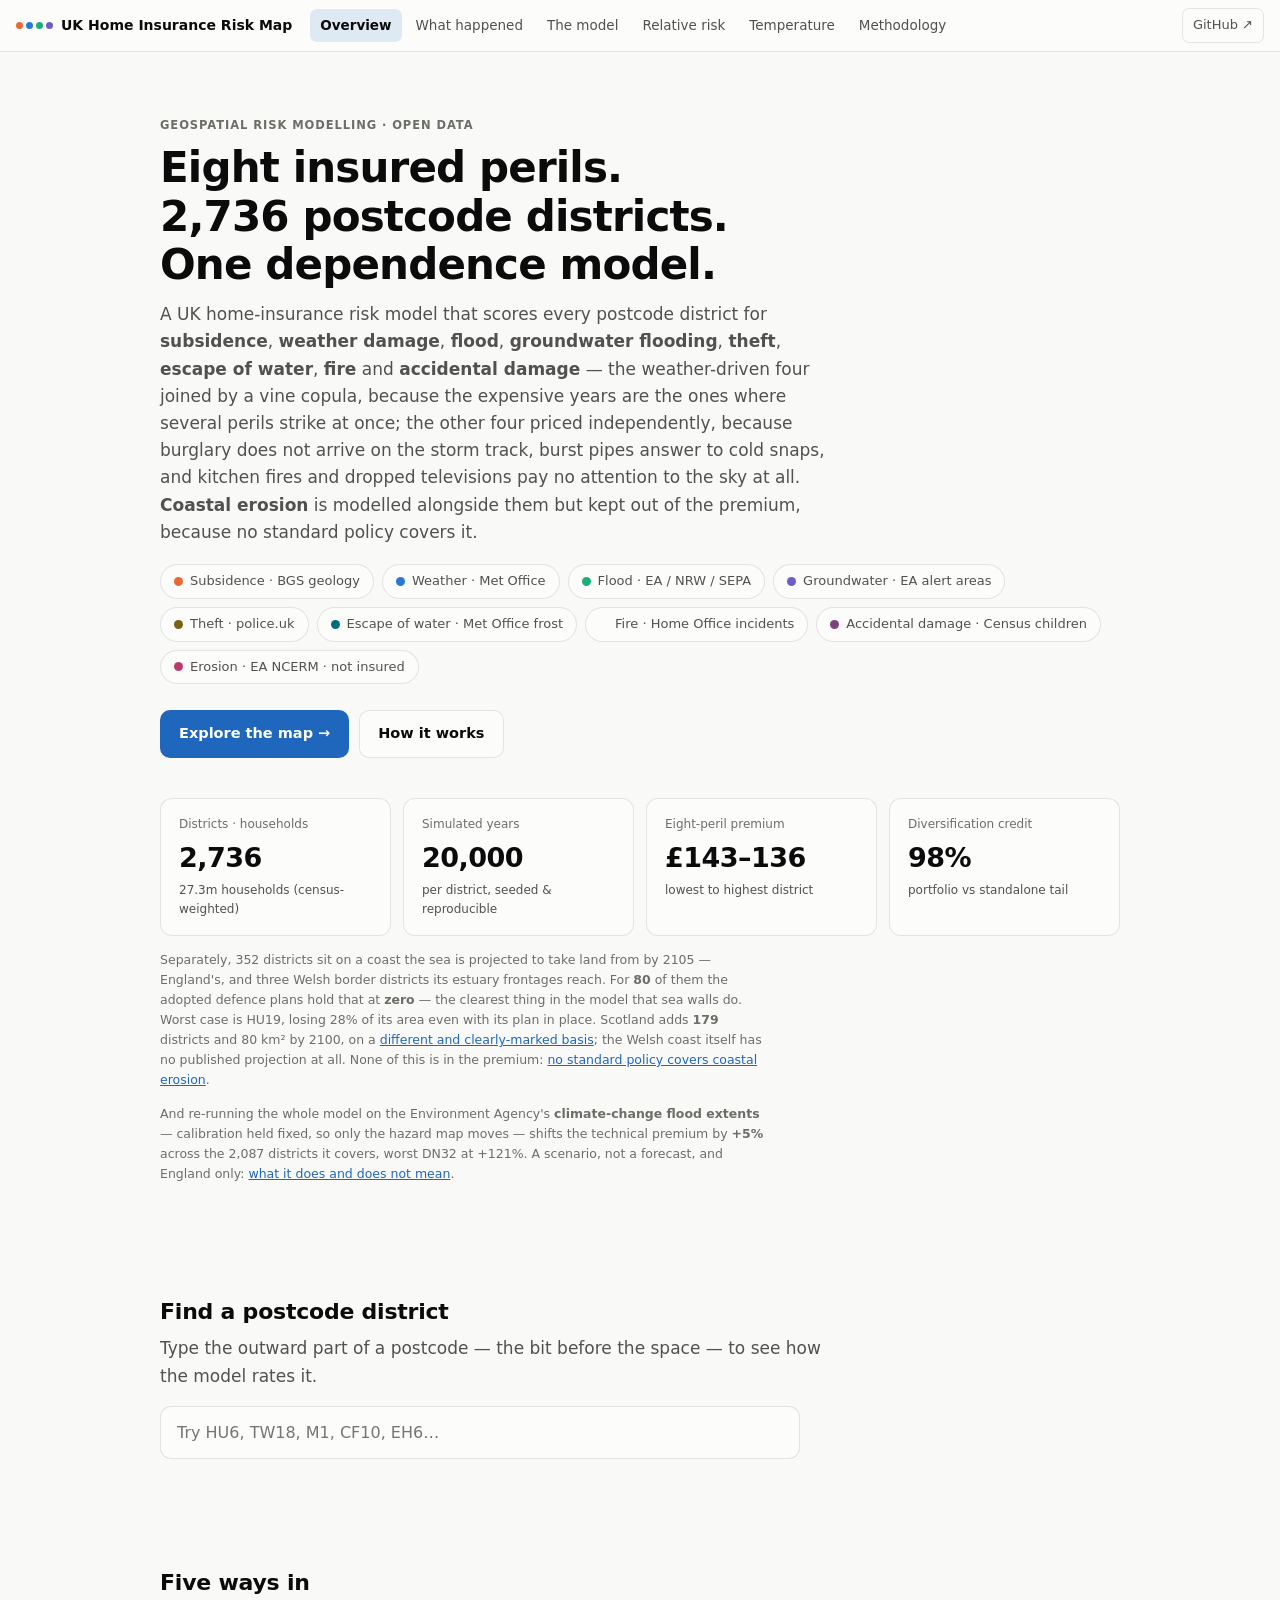
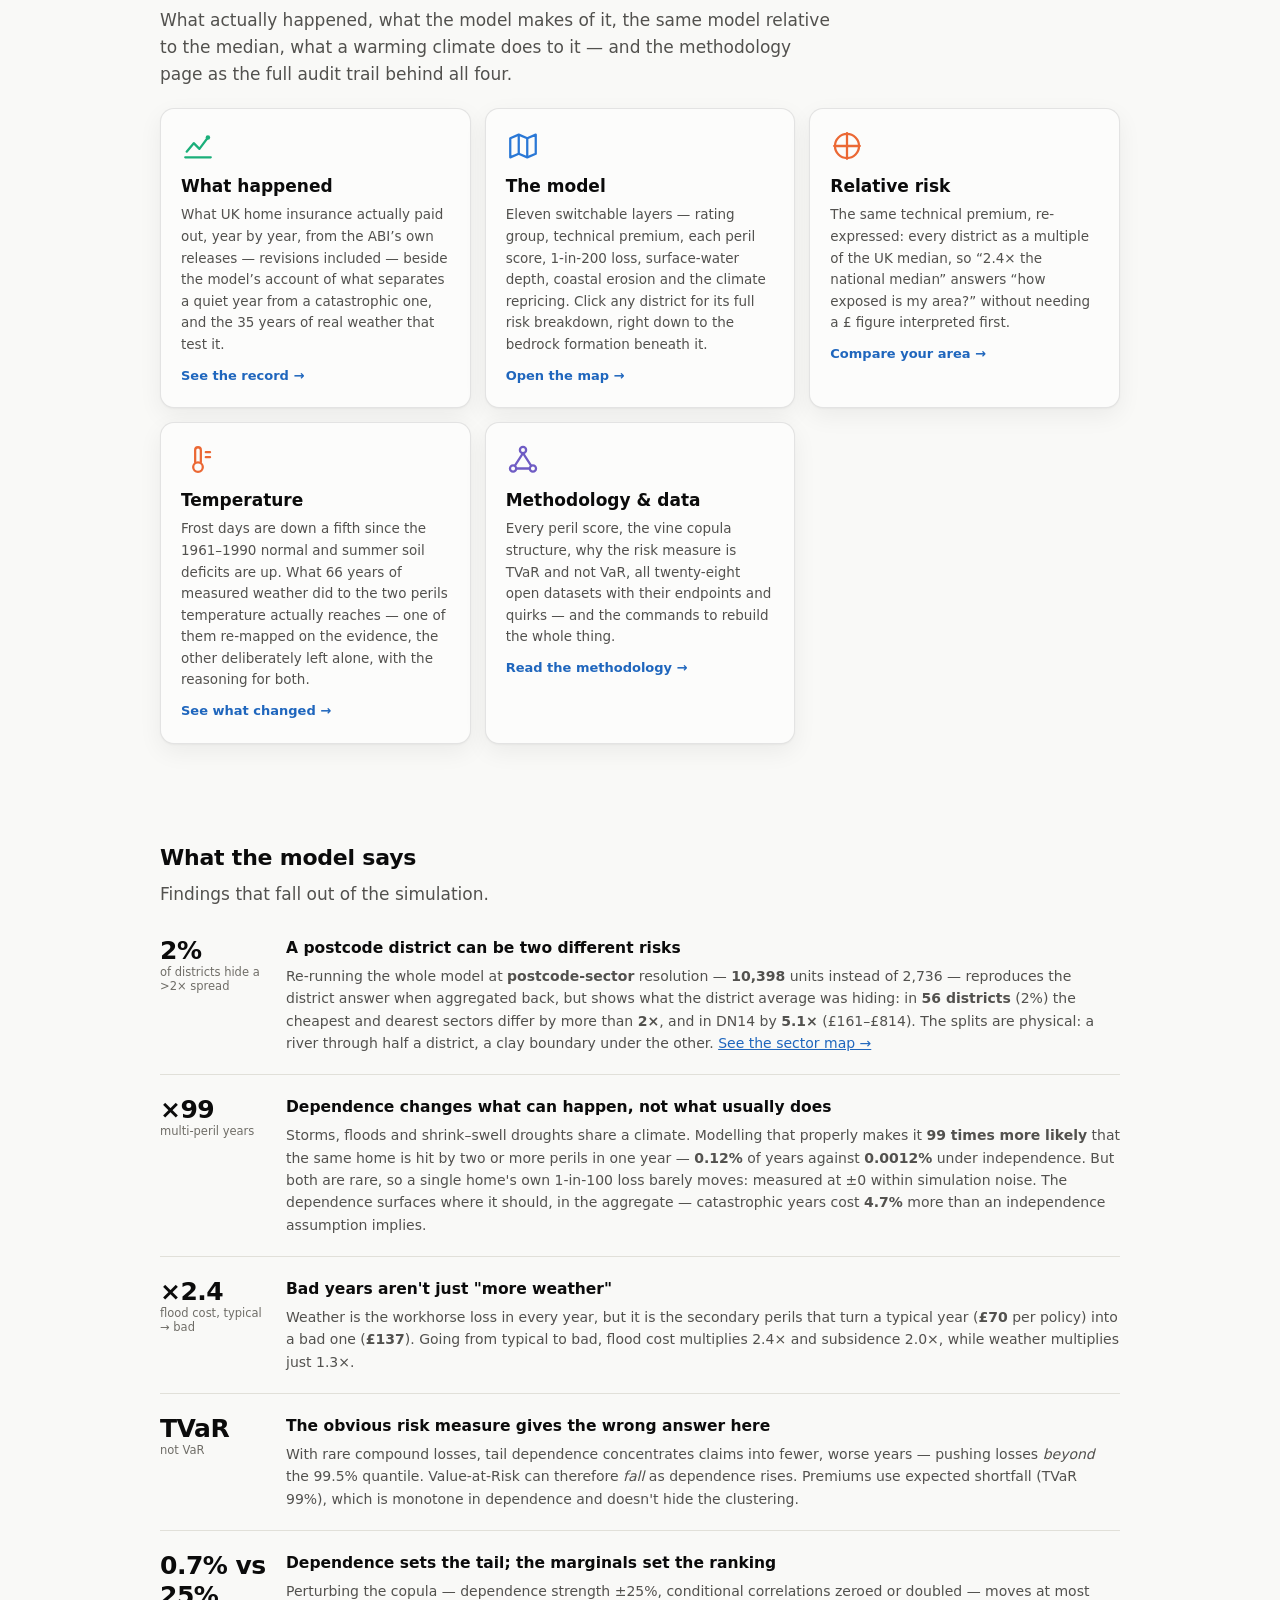
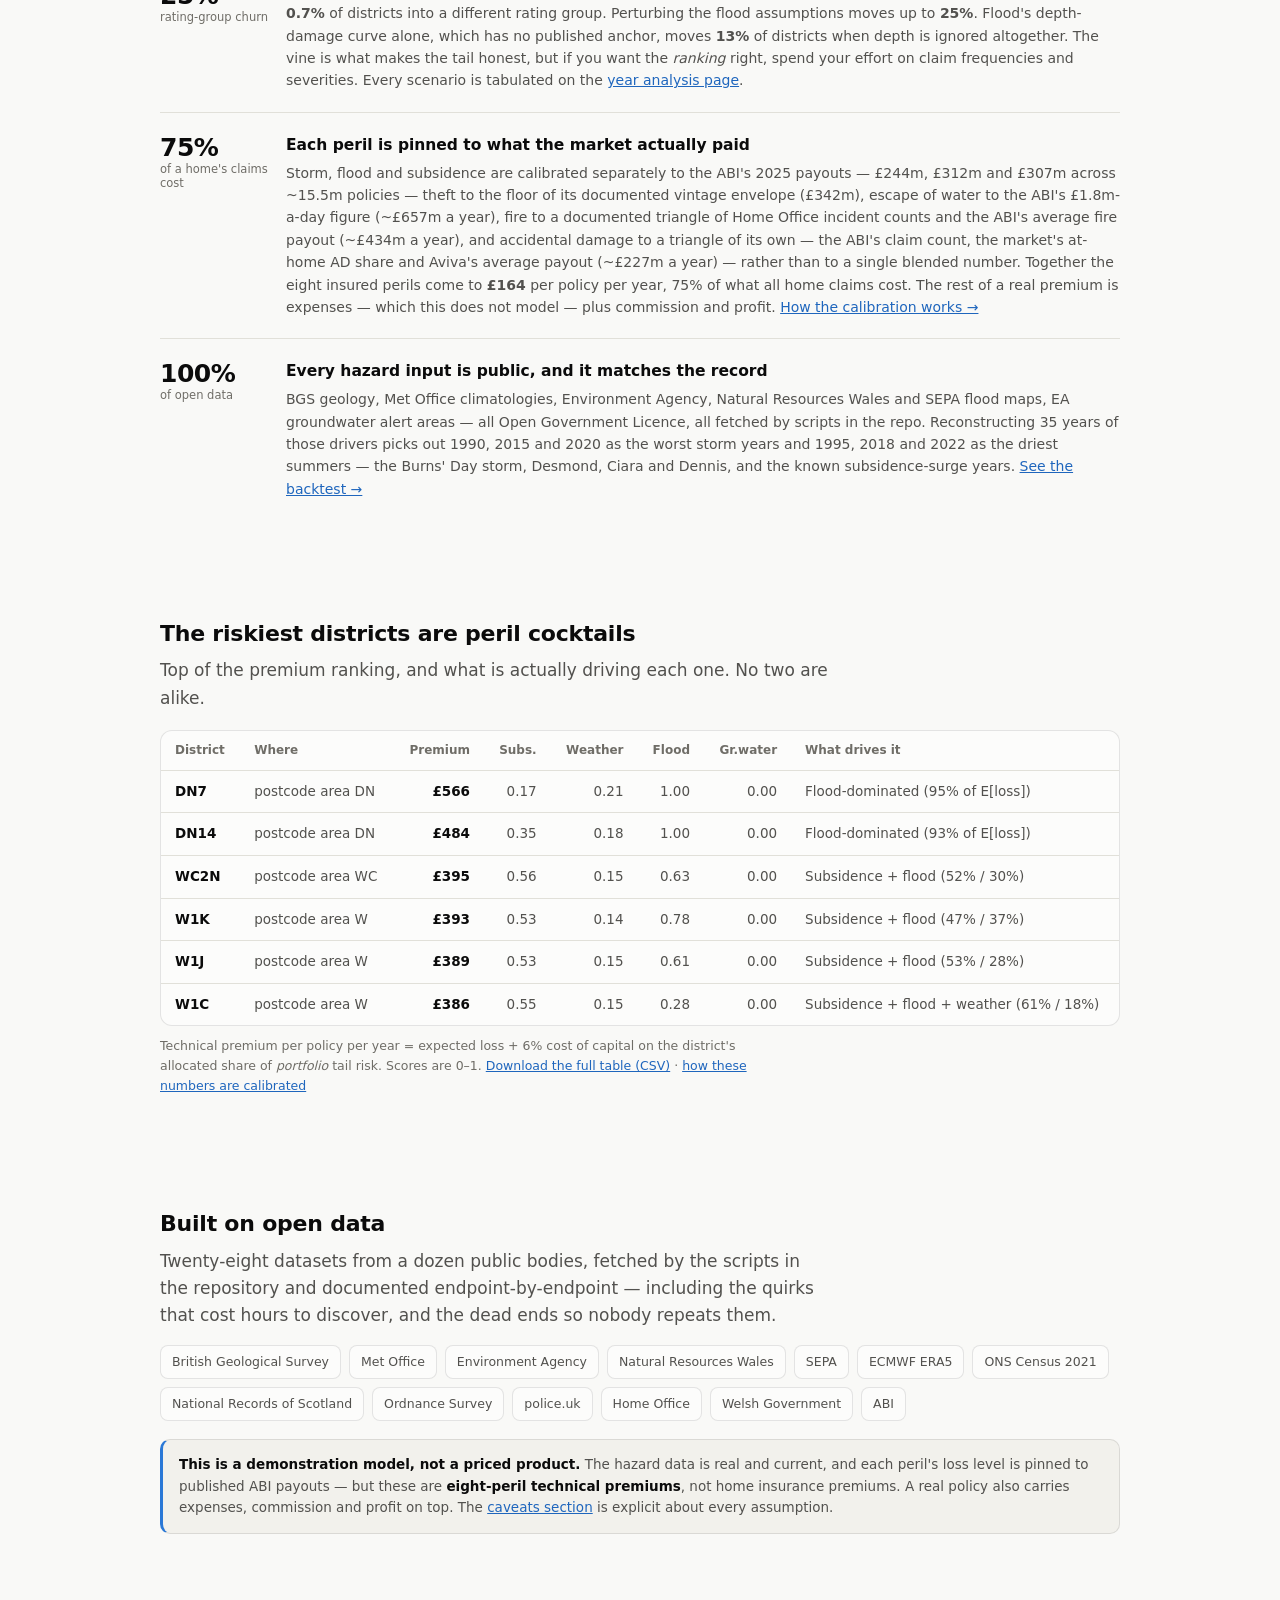
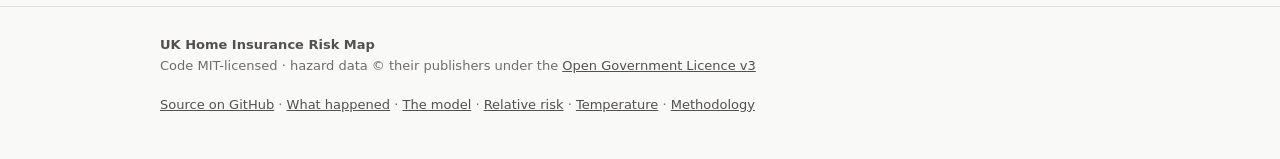
==== commit 68636623: "Rebuild model output (GitHub Actions run 97)" ====
--- a/docs/index.html
+++ b/docs/index.html
@@ -214,12 +214,12 @@
     </div>
 
     <div class="finding">
-      <div class="num">0.4% vs 24%<small>rating-group churn</small></div>
+      <div class="num">0.7% vs 25%<small>rating-group churn</small></div>
       <div>
         <h3>Dependence sets the tail; the marginals set the ranking</h3>
         <p>Perturbing the copula — dependence strength ±25%, conditional correlations
-        zeroed or doubled — moves at most <b>0.4%</b> of districts into a different
-        rating group. Perturbing the flood assumptions moves up to <b>24%</b>. Flood's depth-damage curve alone, which has no published anchor, moves <b>13%</b> of districts when depth is ignored altogether.
+        zeroed or doubled — moves at most <b>0.7%</b> of districts into a different
+        rating group. Perturbing the flood assumptions moves up to <b>25%</b>. Flood's depth-damage curve alone, which has no published anchor, moves <b>13%</b> of districts when depth is ignored altogether.
         The vine is what makes the tail honest, but if you want the <i>ranking</i> right,
         spend your effort on claim frequencies and severities. Every scenario is
         tabulated on the <a href="years.html#sens-section">year analysis page</a>.</p>
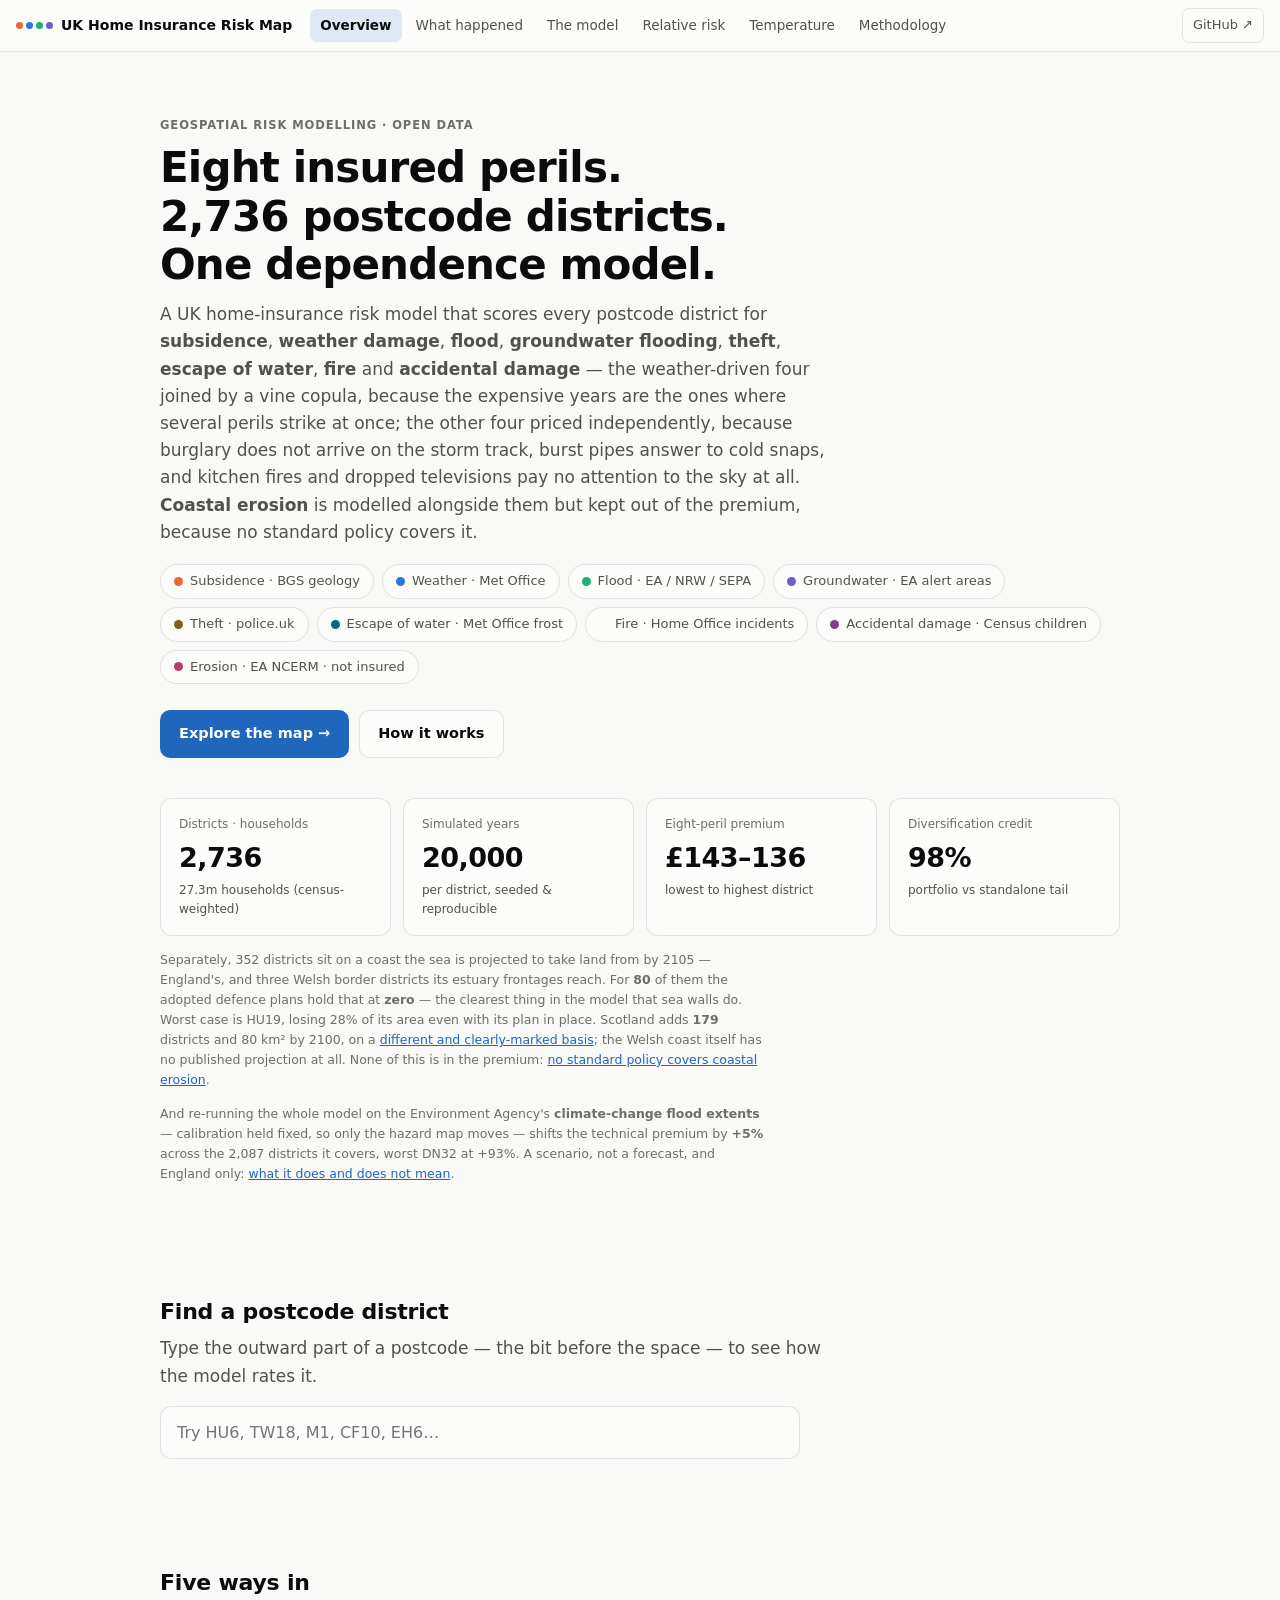
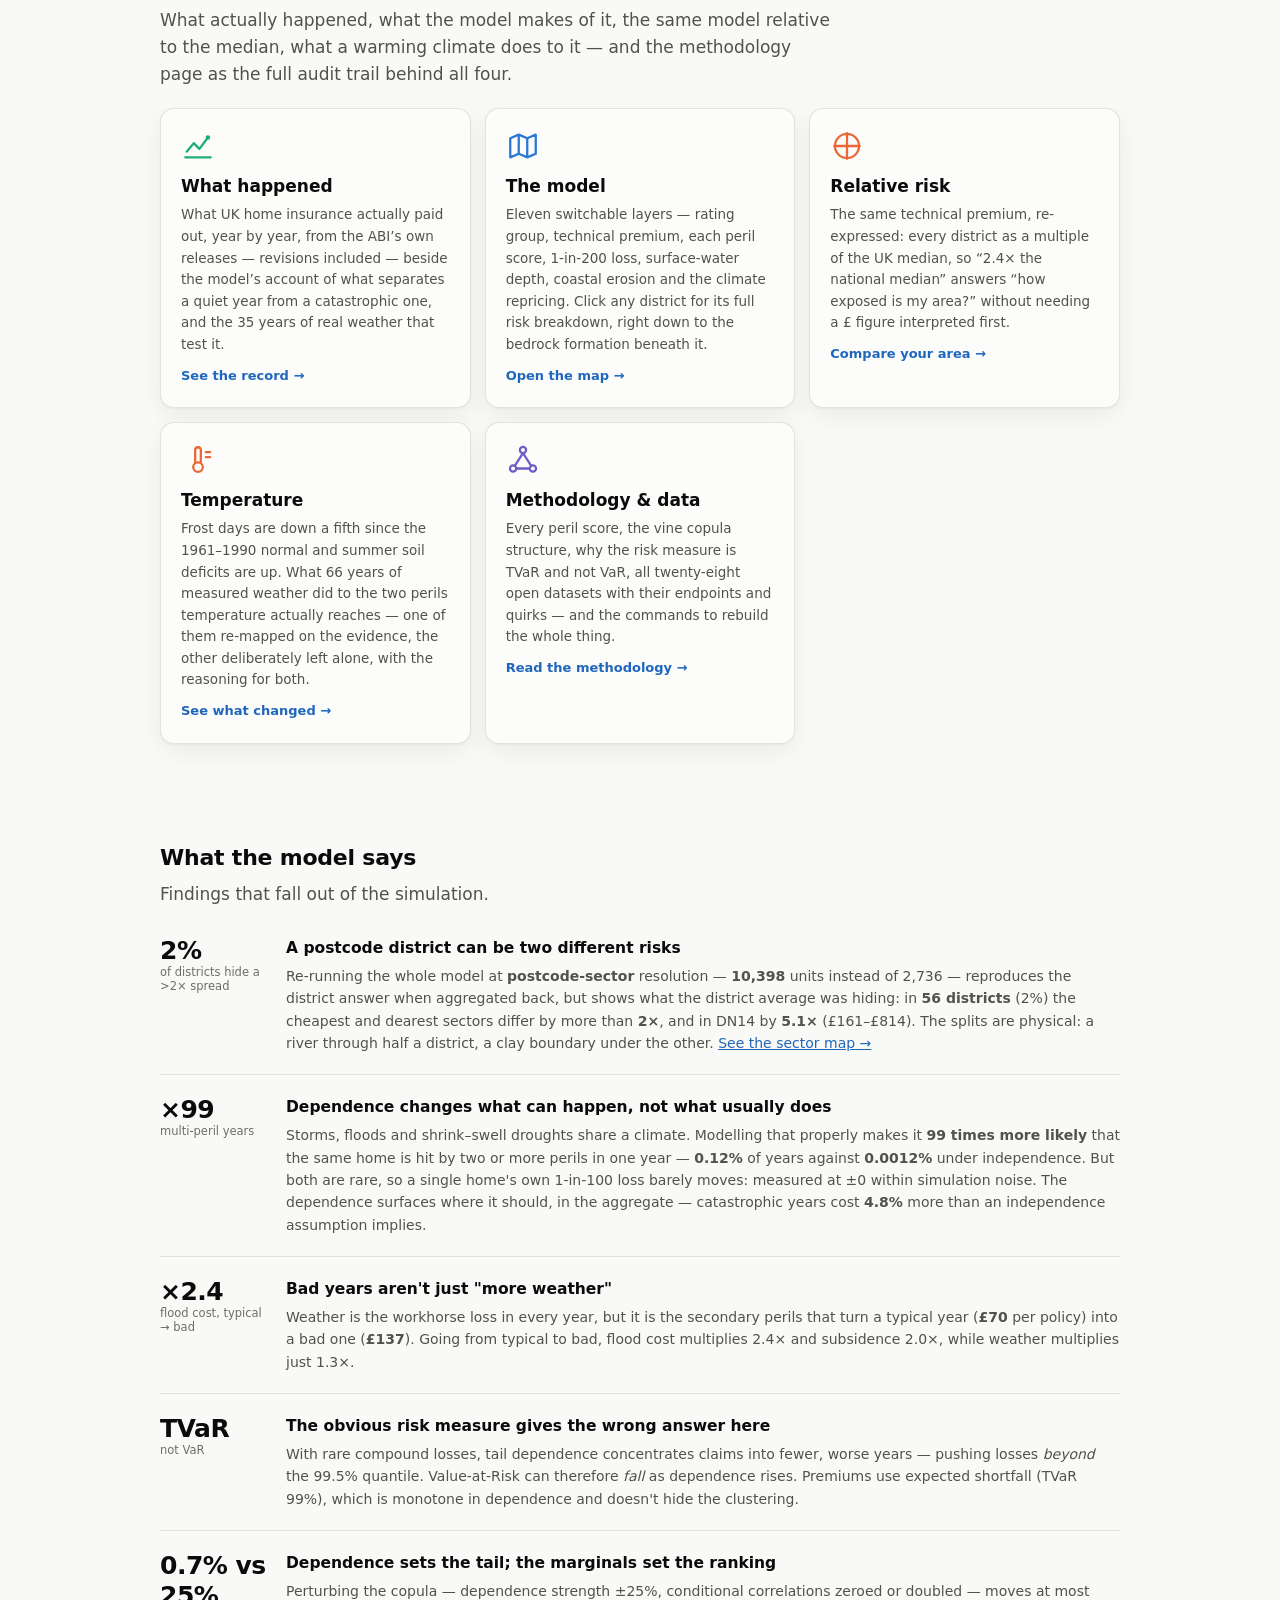
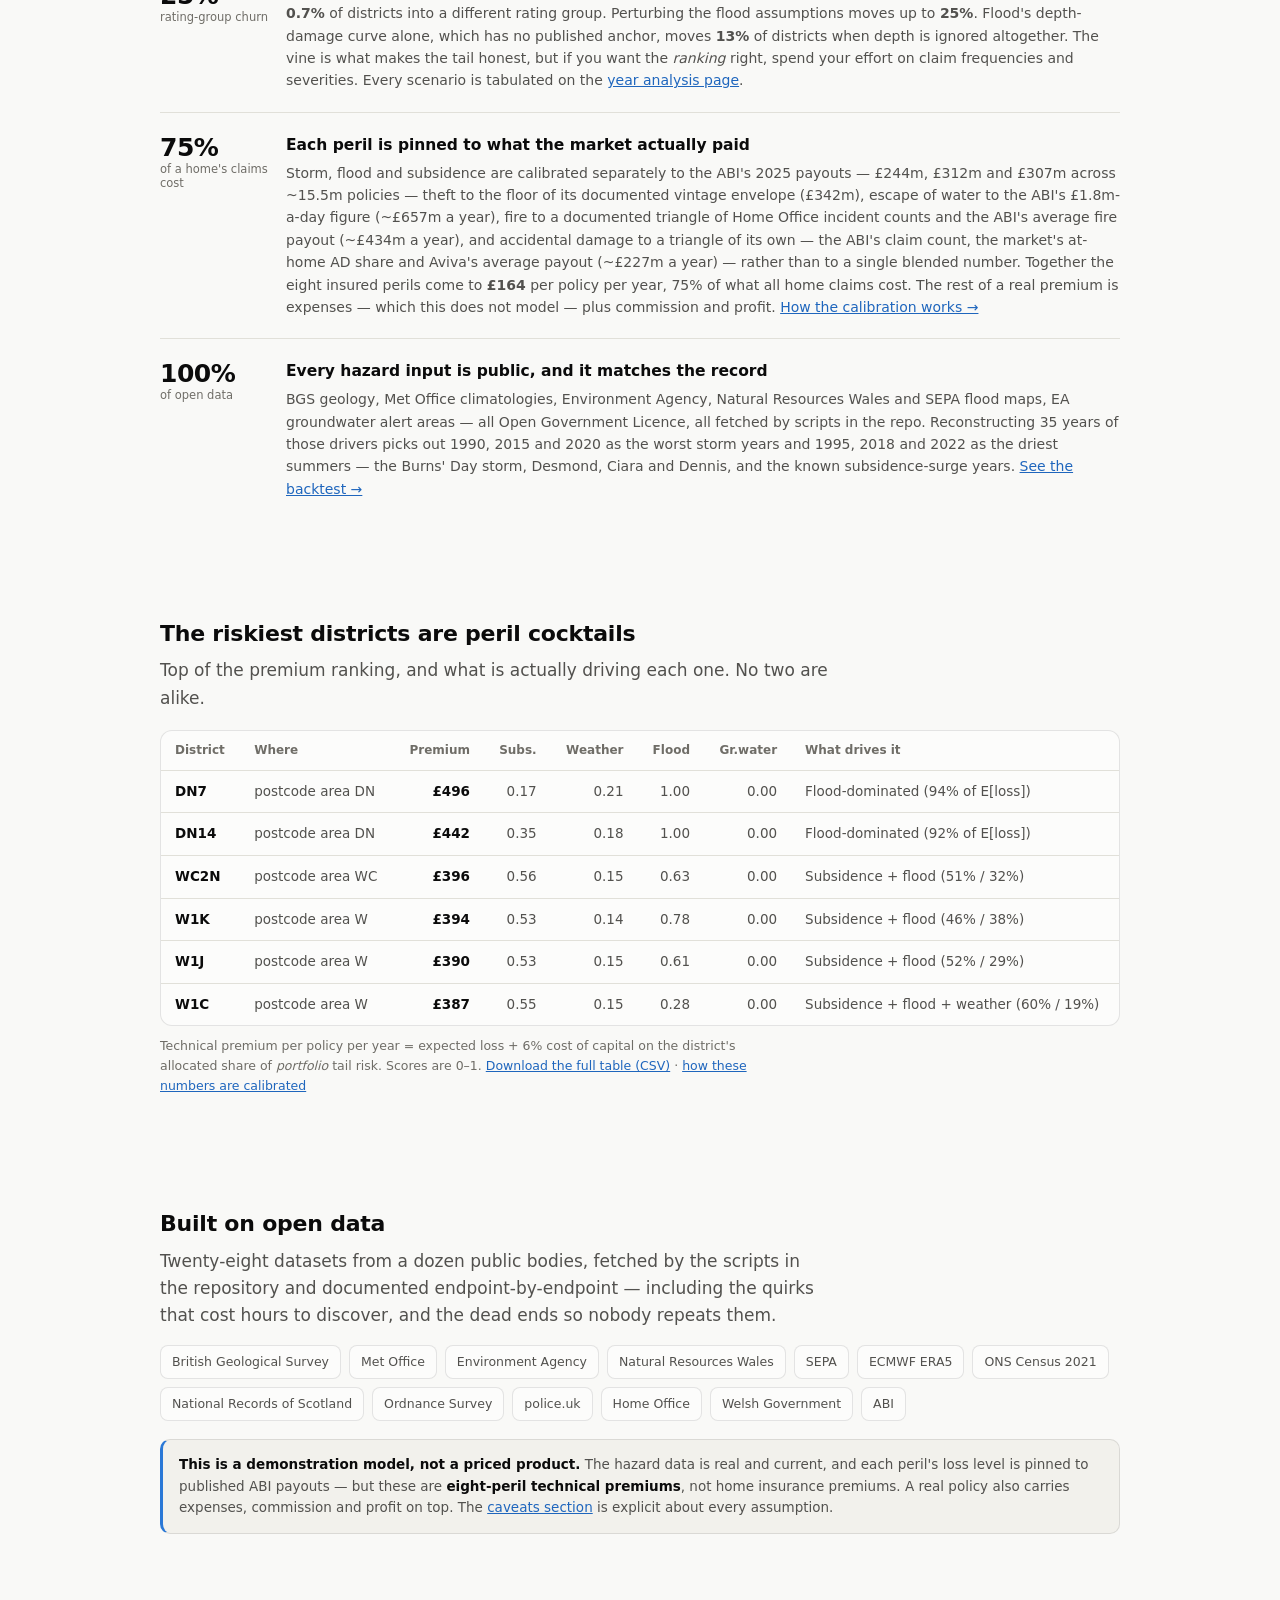
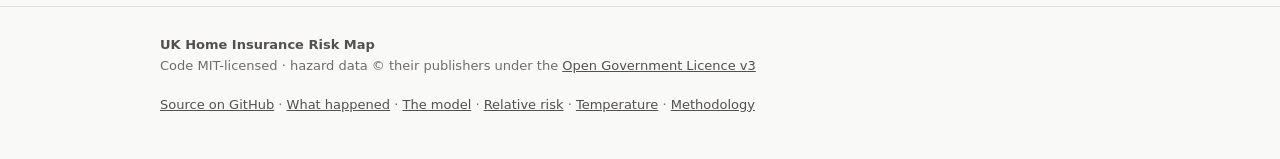
==== commit a60701e5: "Rebuild model output (GitHub Actions run 98)" ====
--- a/docs/index.html
+++ b/docs/index.html
@@ -78,7 +78,7 @@
     Environment Agency's <b>climate-change flood extents</b> — calibration held fixed, so
     only the hazard map moves — shifts the technical premium by
     <b>+5%</b> across the 2,087 districts it covers, worst
-    DN32 at +121%. A scenario, not a forecast, and England only:
+    DN32 at +93%. A scenario, not a forecast, and England only:
     <a href="methodology.html#climate">what it does and does not mean</a>.</p>
   </section>
 
@@ -186,7 +186,7 @@
         or more perils in one year — <b>0.12%</b> of years against <b>0.0012%</b>
         under independence. But both are rare, so a single home's own 1-in-100 loss barely
         moves: measured at ±0 within simulation noise. The dependence surfaces where it
-        should, in the aggregate — catastrophic years cost <b>4.7%</b> more than an
+        should, in the aggregate — catastrophic years cost <b>4.8%</b> more than an
         independence assumption implies.</p>
       </div>
     </div>
@@ -273,12 +273,12 @@
           <th class="num">Subs.</th><th class="num">Weather</th><th class="num">Flood</th><th class="num">Gr.water</th>
           <th>What drives it</th>
         </tr>
-        <tr><td><strong>DN7</strong></td><td>postcode area DN</td><td class="num"><strong>£566</strong></td><td class="num">0.17</td><td class="num">0.21</td><td class="num">1.00</td><td class="num">0.00</td><td>Flood-dominated (95% of E[loss])</td></tr>
-        <tr><td><strong>DN14</strong></td><td>postcode area DN</td><td class="num"><strong>£484</strong></td><td class="num">0.35</td><td class="num">0.18</td><td class="num">1.00</td><td class="num">0.00</td><td>Flood-dominated (93% of E[loss])</td></tr>
-        <tr><td><strong>WC2N</strong></td><td>postcode area WC</td><td class="num"><strong>£395</strong></td><td class="num">0.56</td><td class="num">0.15</td><td class="num">0.63</td><td class="num">0.00</td><td>Subsidence + flood (52% / 30%)</td></tr>
-        <tr><td><strong>W1K</strong></td><td>postcode area W</td><td class="num"><strong>£393</strong></td><td class="num">0.53</td><td class="num">0.14</td><td class="num">0.78</td><td class="num">0.00</td><td>Subsidence + flood (47% / 37%)</td></tr>
-        <tr><td><strong>W1J</strong></td><td>postcode area W</td><td class="num"><strong>£389</strong></td><td class="num">0.53</td><td class="num">0.15</td><td class="num">0.61</td><td class="num">0.00</td><td>Subsidence + flood (53% / 28%)</td></tr>
-        <tr><td><strong>W1C</strong></td><td>postcode area W</td><td class="num"><strong>£386</strong></td><td class="num">0.55</td><td class="num">0.15</td><td class="num">0.28</td><td class="num">0.00</td><td>Subsidence + flood + weather (61% / 18%)</td></tr>
+        <tr><td><strong>DN7</strong></td><td>postcode area DN</td><td class="num"><strong>£496</strong></td><td class="num">0.17</td><td class="num">0.21</td><td class="num">1.00</td><td class="num">0.00</td><td>Flood-dominated (94% of E[loss])</td></tr>
+        <tr><td><strong>DN14</strong></td><td>postcode area DN</td><td class="num"><strong>£442</strong></td><td class="num">0.35</td><td class="num">0.18</td><td class="num">1.00</td><td class="num">0.00</td><td>Flood-dominated (92% of E[loss])</td></tr>
+        <tr><td><strong>WC2N</strong></td><td>postcode area WC</td><td class="num"><strong>£396</strong></td><td class="num">0.56</td><td class="num">0.15</td><td class="num">0.63</td><td class="num">0.00</td><td>Subsidence + flood (51% / 32%)</td></tr>
+        <tr><td><strong>W1K</strong></td><td>postcode area W</td><td class="num"><strong>£394</strong></td><td class="num">0.53</td><td class="num">0.14</td><td class="num">0.78</td><td class="num">0.00</td><td>Subsidence + flood (46% / 38%)</td></tr>
+        <tr><td><strong>W1J</strong></td><td>postcode area W</td><td class="num"><strong>£390</strong></td><td class="num">0.53</td><td class="num">0.15</td><td class="num">0.61</td><td class="num">0.00</td><td>Subsidence + flood (52% / 29%)</td></tr>
+        <tr><td><strong>W1C</strong></td><td>postcode area W</td><td class="num"><strong>£387</strong></td><td class="num">0.55</td><td class="num">0.15</td><td class="num">0.28</td><td class="num">0.00</td><td>Subsidence + flood + weather (60% / 19%)</td></tr>
       </table>
     </div>
     <p class="note" style="margin-top:10px">Technical premium per policy per year =
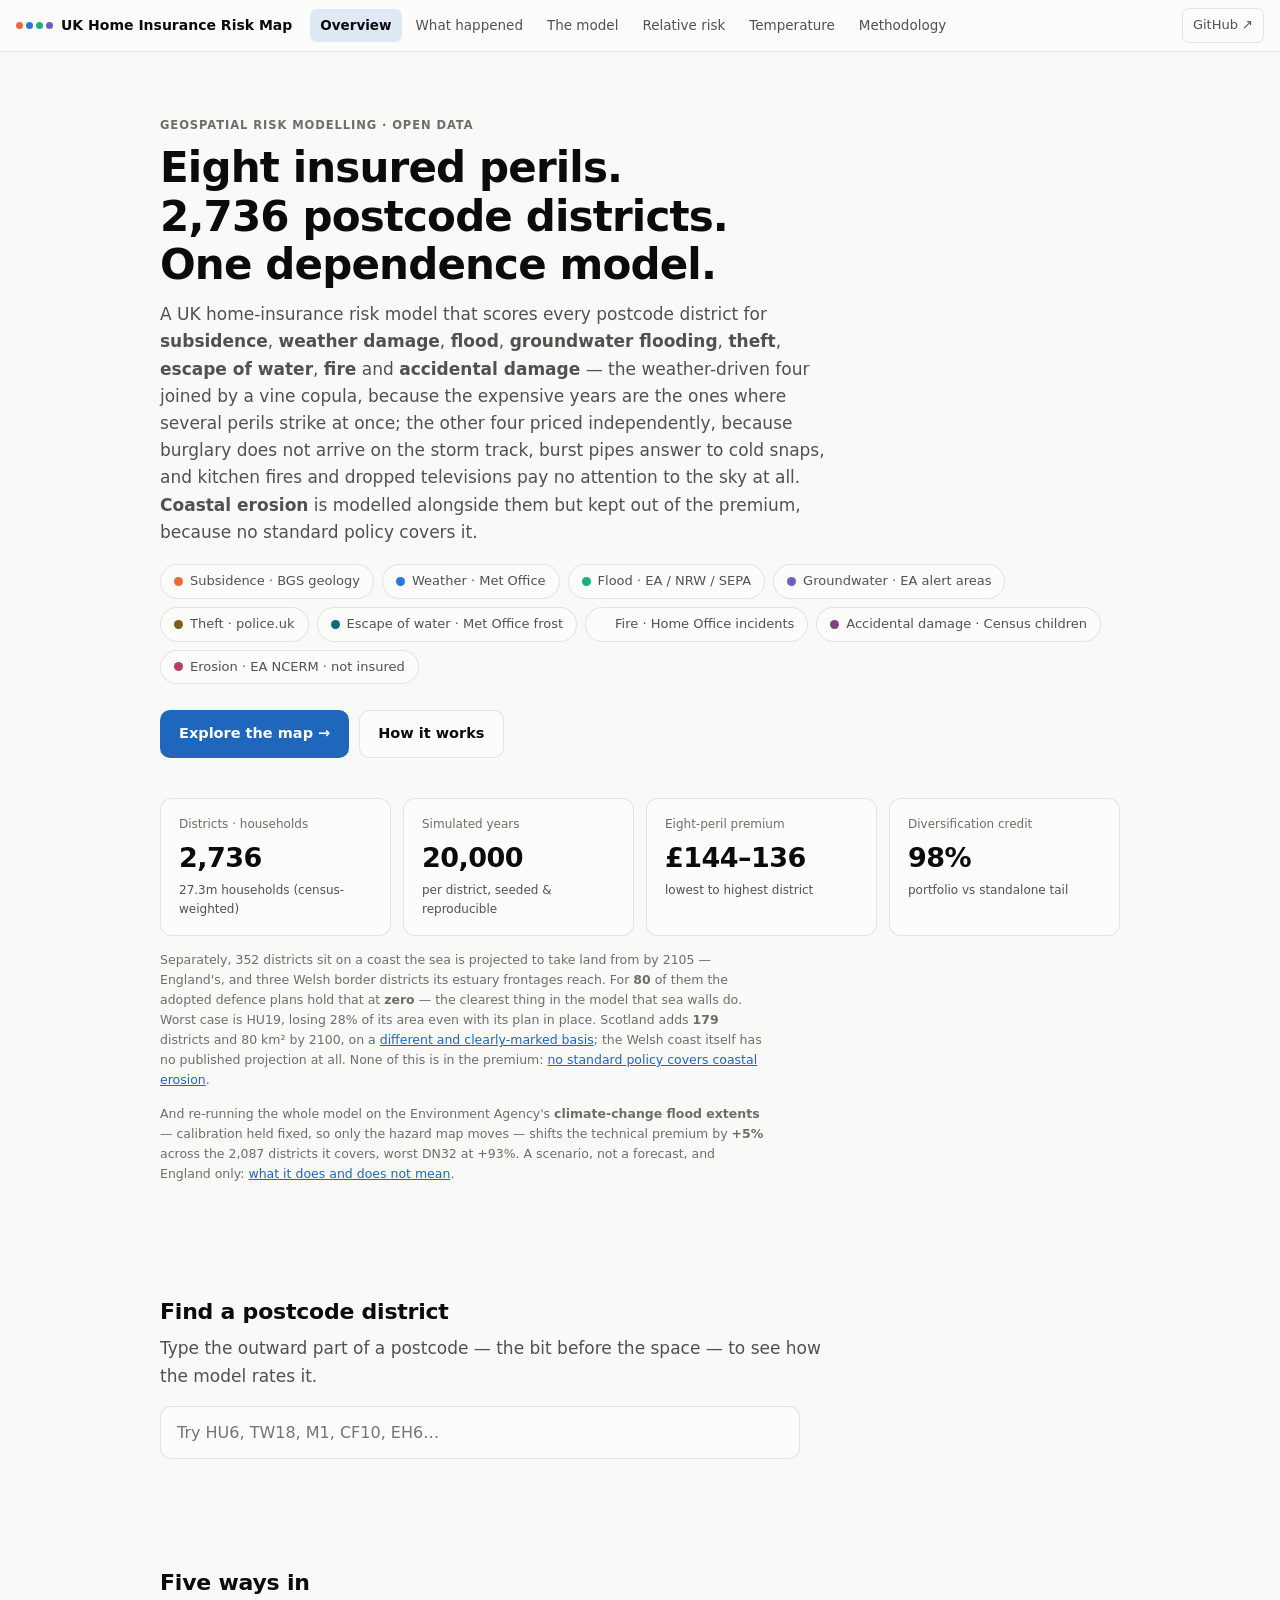
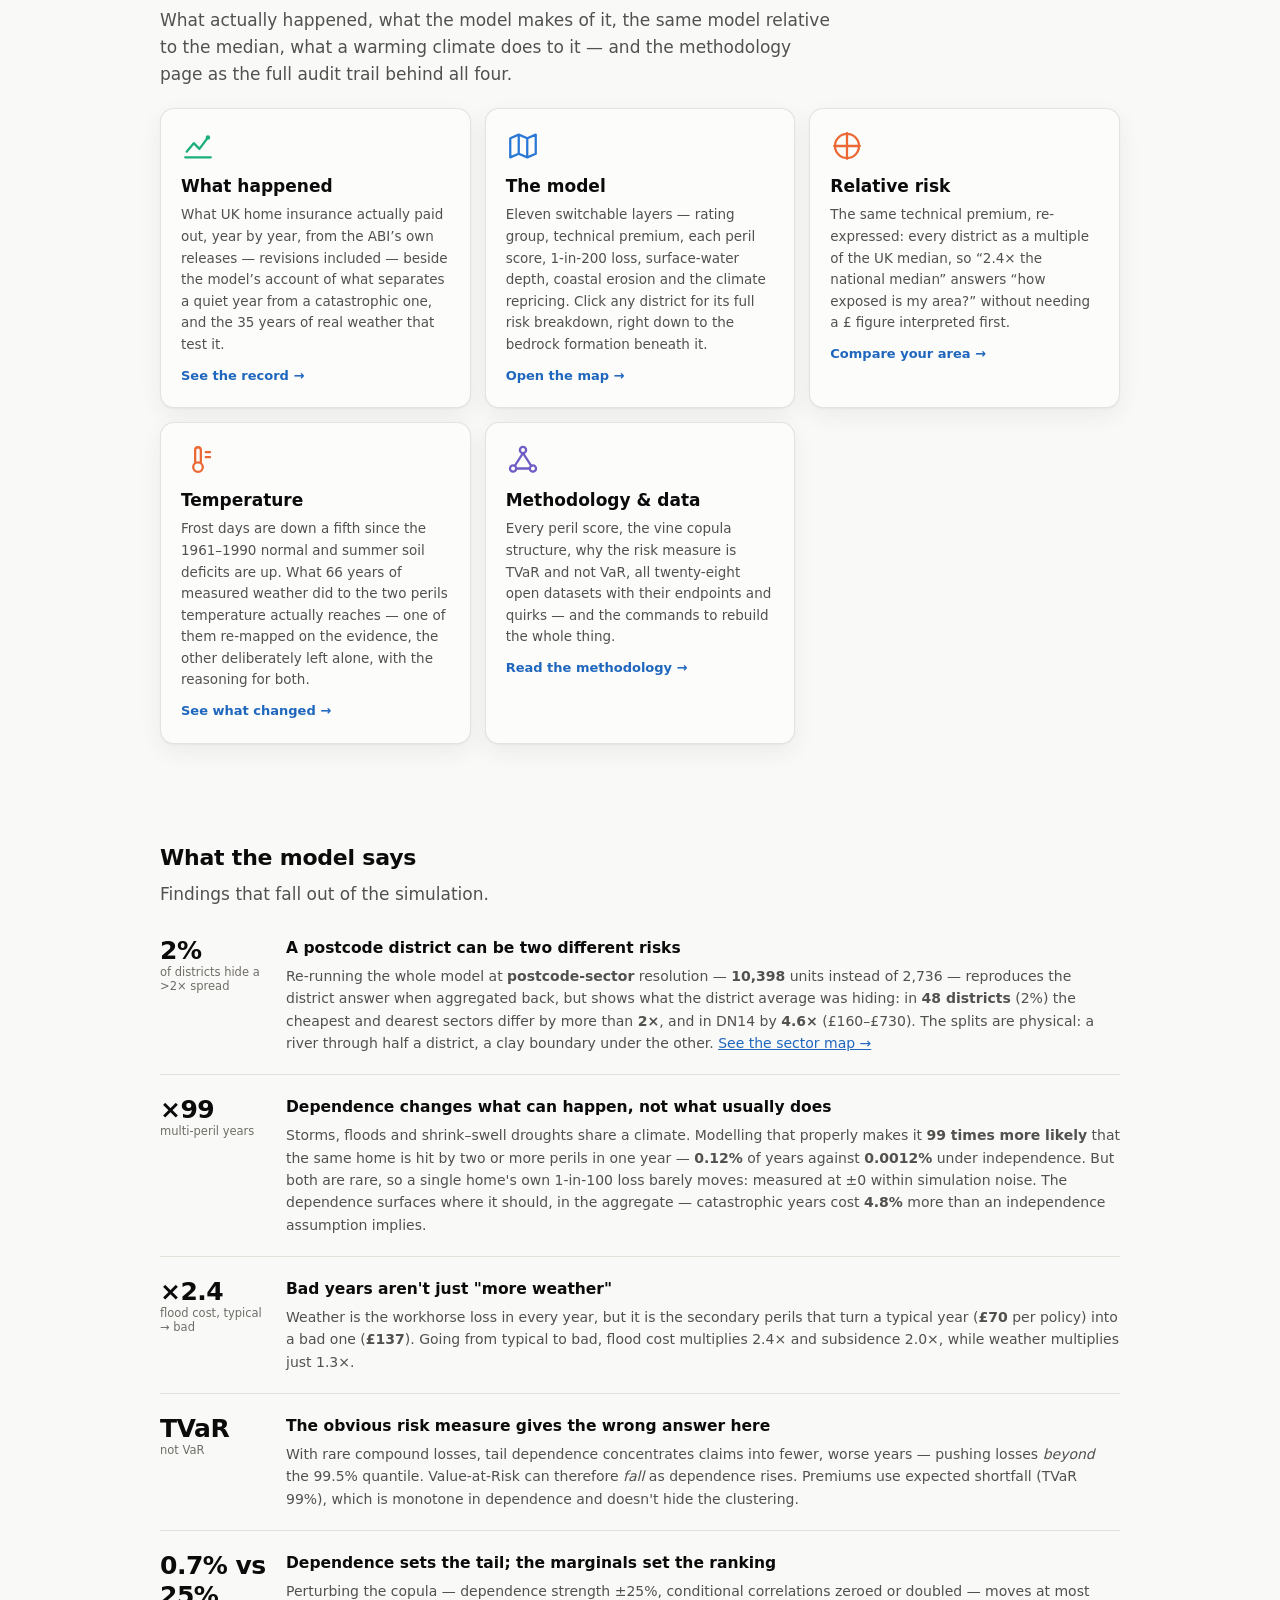
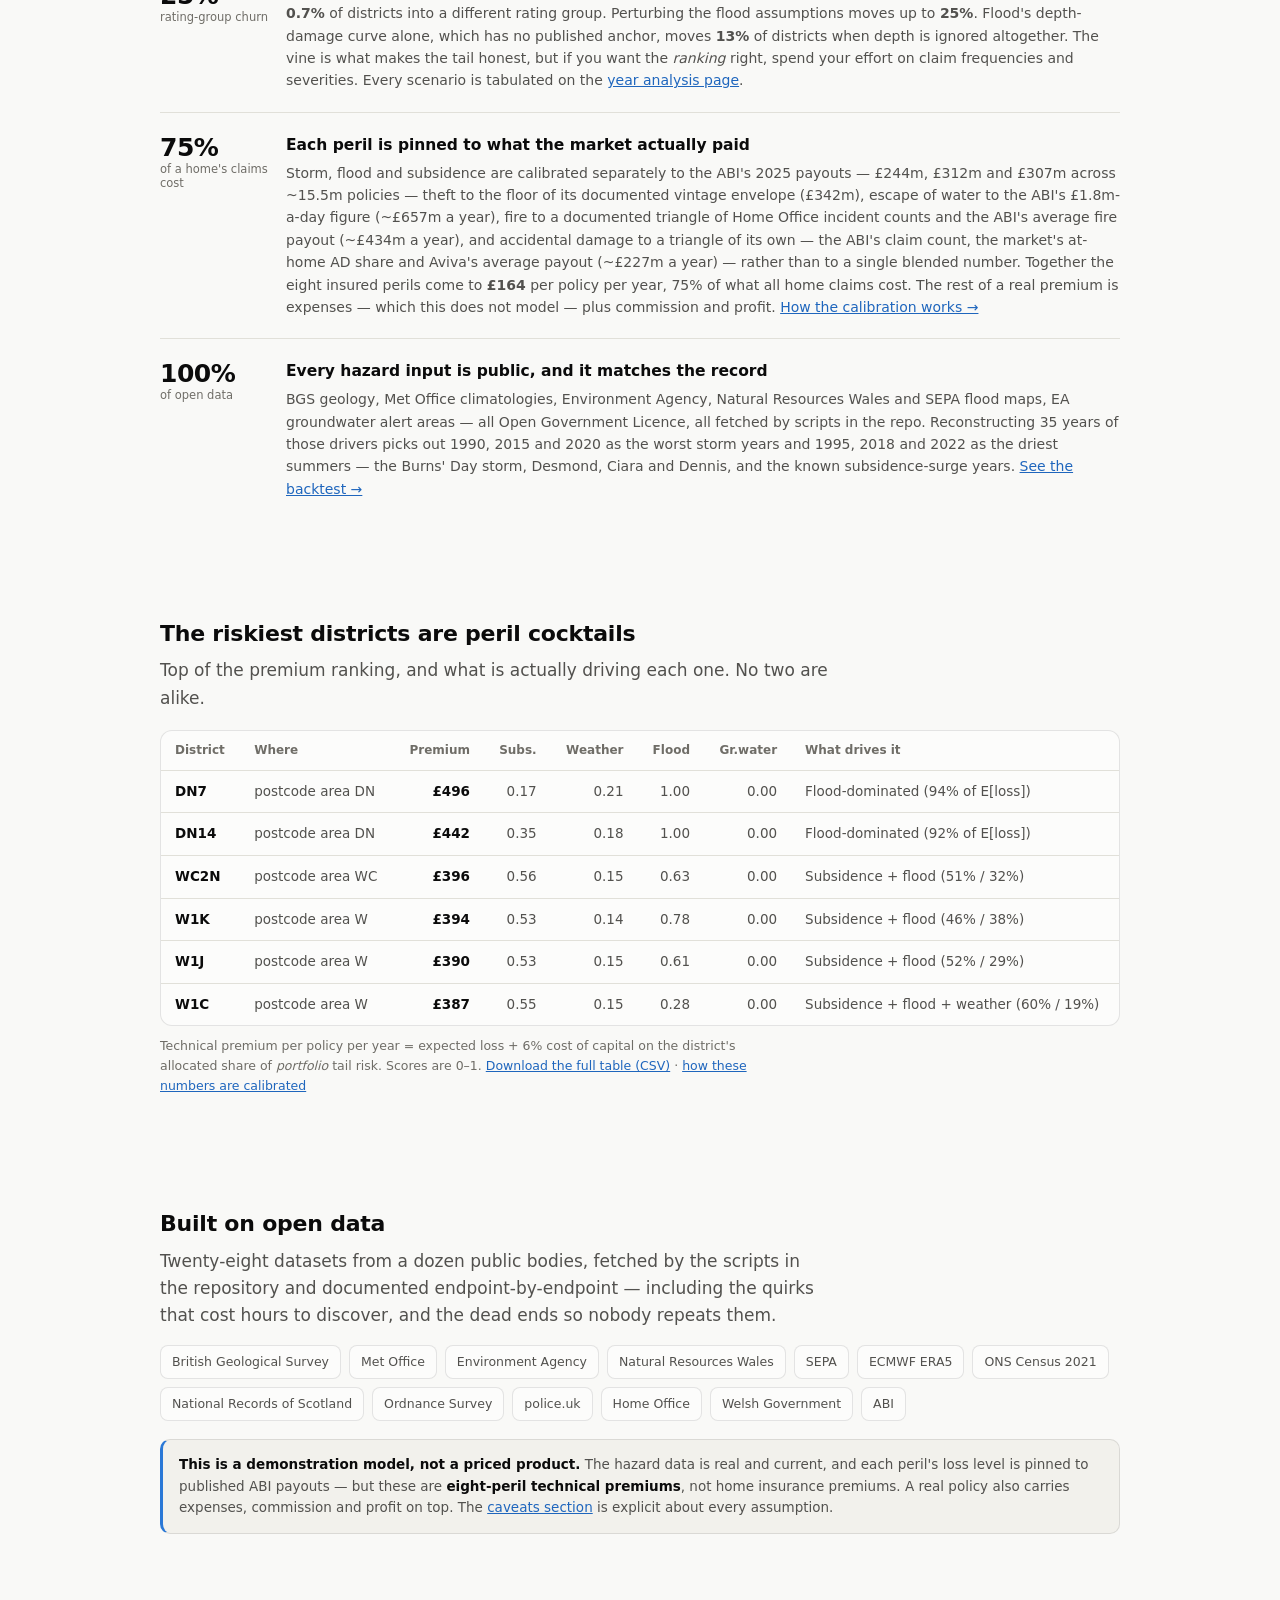
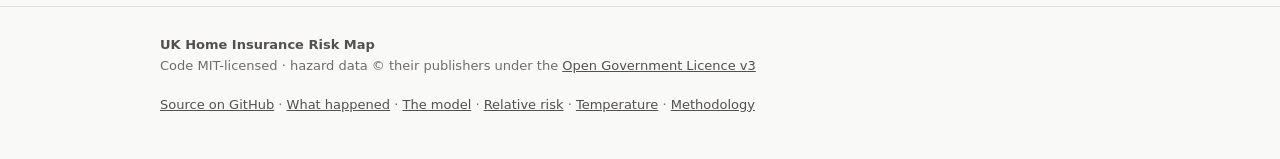
==== commit 45c9aaae: "Rebuild model output (GitHub Actions run 99)" ====
--- a/docs/index.html
+++ b/docs/index.html
@@ -61,7 +61,7 @@
     <div class="tiles">
       <div class="tile"><div class="k">Districts &middot; households</div><div class="v">2,736</div><div class="d">27.3m households (census-weighted)</div></div>
       <div class="tile"><div class="k">Simulated years</div><div class="v">20,000</div><div class="d">per district, seeded &amp; reproducible</div></div>
-      <div class="tile"><div class="k">Eight-peril premium</div><div class="v">£143–136</div><div class="d">lowest to highest district</div></div>
+      <div class="tile"><div class="k">Eight-peril premium</div><div class="v">£144–136</div><div class="d">lowest to highest district</div></div>
       <div class="tile"><div class="k">Diversification credit</div><div class="v">98%</div><div class="d">portfolio vs standalone tail</div></div>
     </div>
     <p class="note" style="margin-top:14px">Separately, 352 districts sit on a
@@ -169,9 +169,9 @@
         <p>Re-running the whole model at <b>postcode-sector</b> resolution —
         <b>10,398</b> units instead of 2,736 — reproduces the district
         answer when aggregated back, but shows what the district average was hiding:
-        in <b>56 districts</b> (2%) the cheapest and
+        in <b>48 districts</b> (2%) the cheapest and
         dearest sectors differ by more than <b>2×</b>, and in DN14 by
-        <b>5.1×</b> (£161–£814). The
+        <b>4.6×</b> (£160–£730). The
         splits are physical: a river through half a district, a clay boundary under the
         other. <a href="sectors.html">See the sector map →</a></p>
       </div>
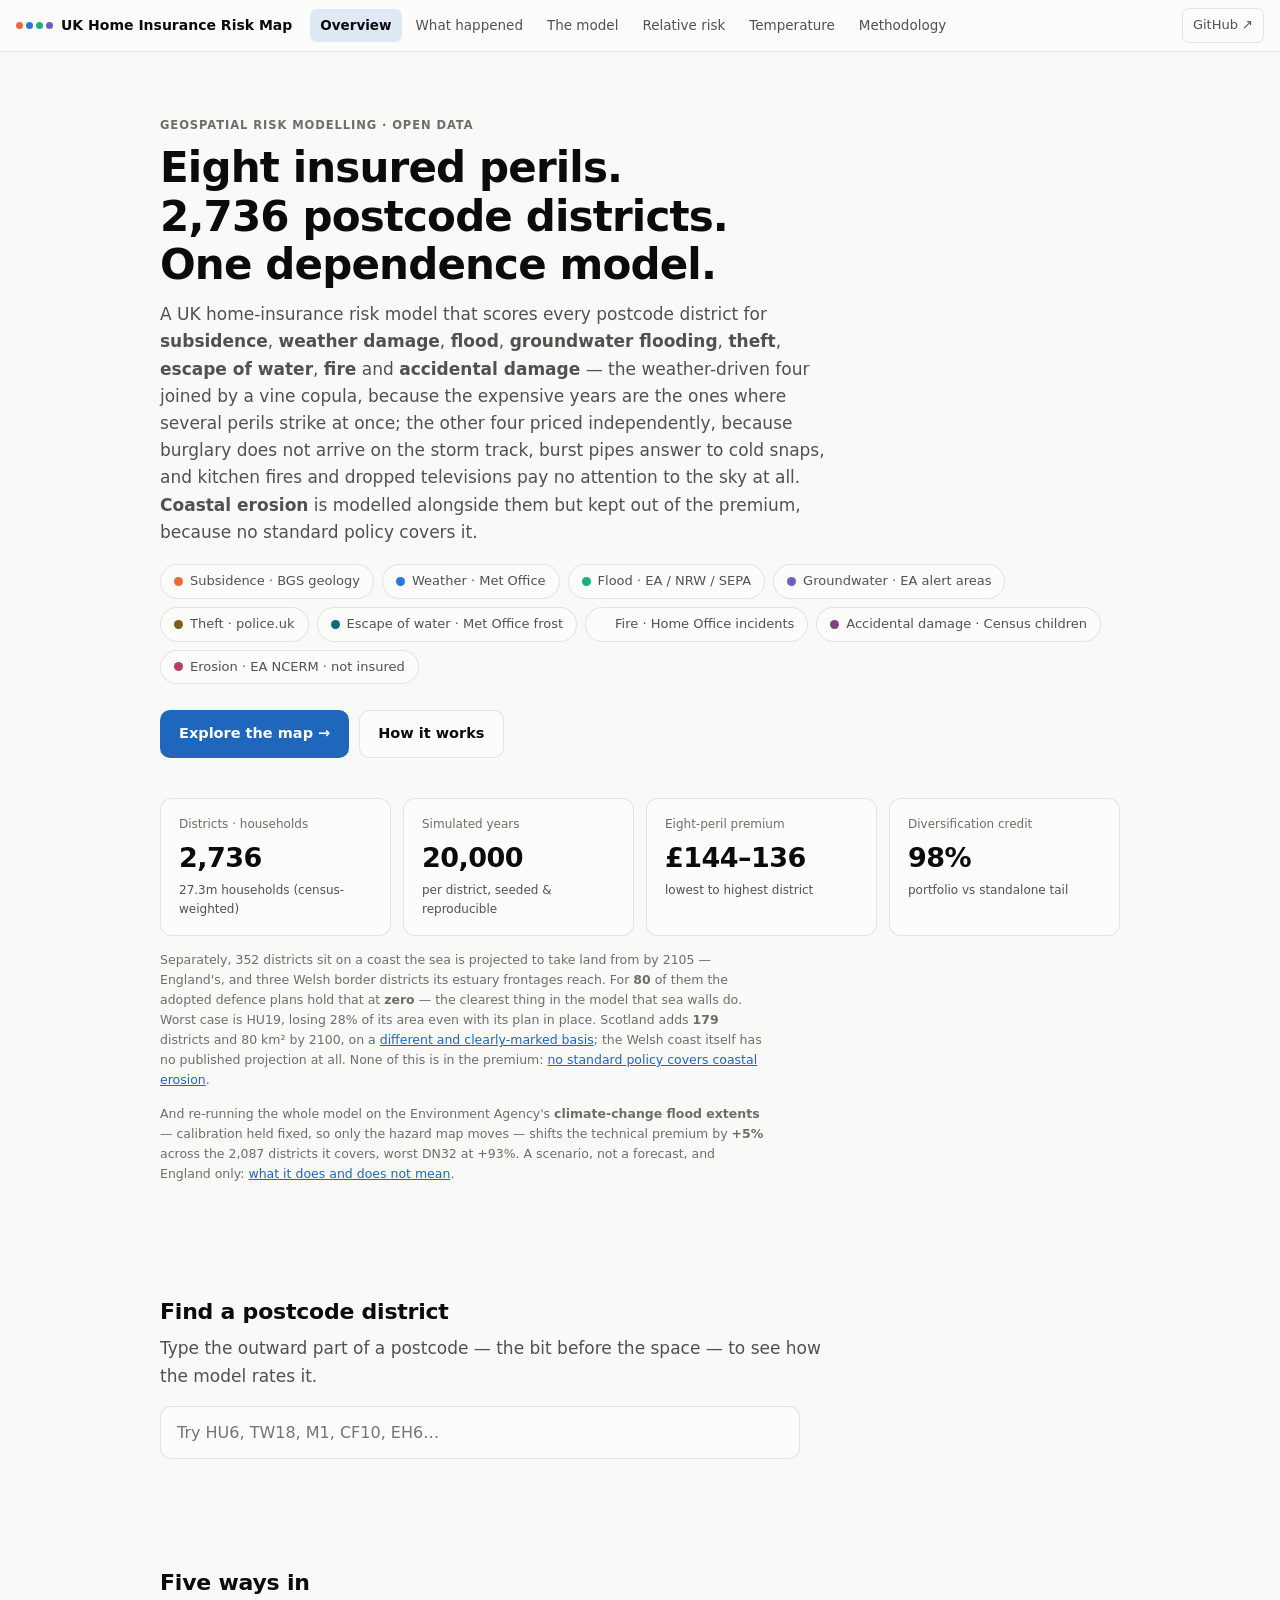
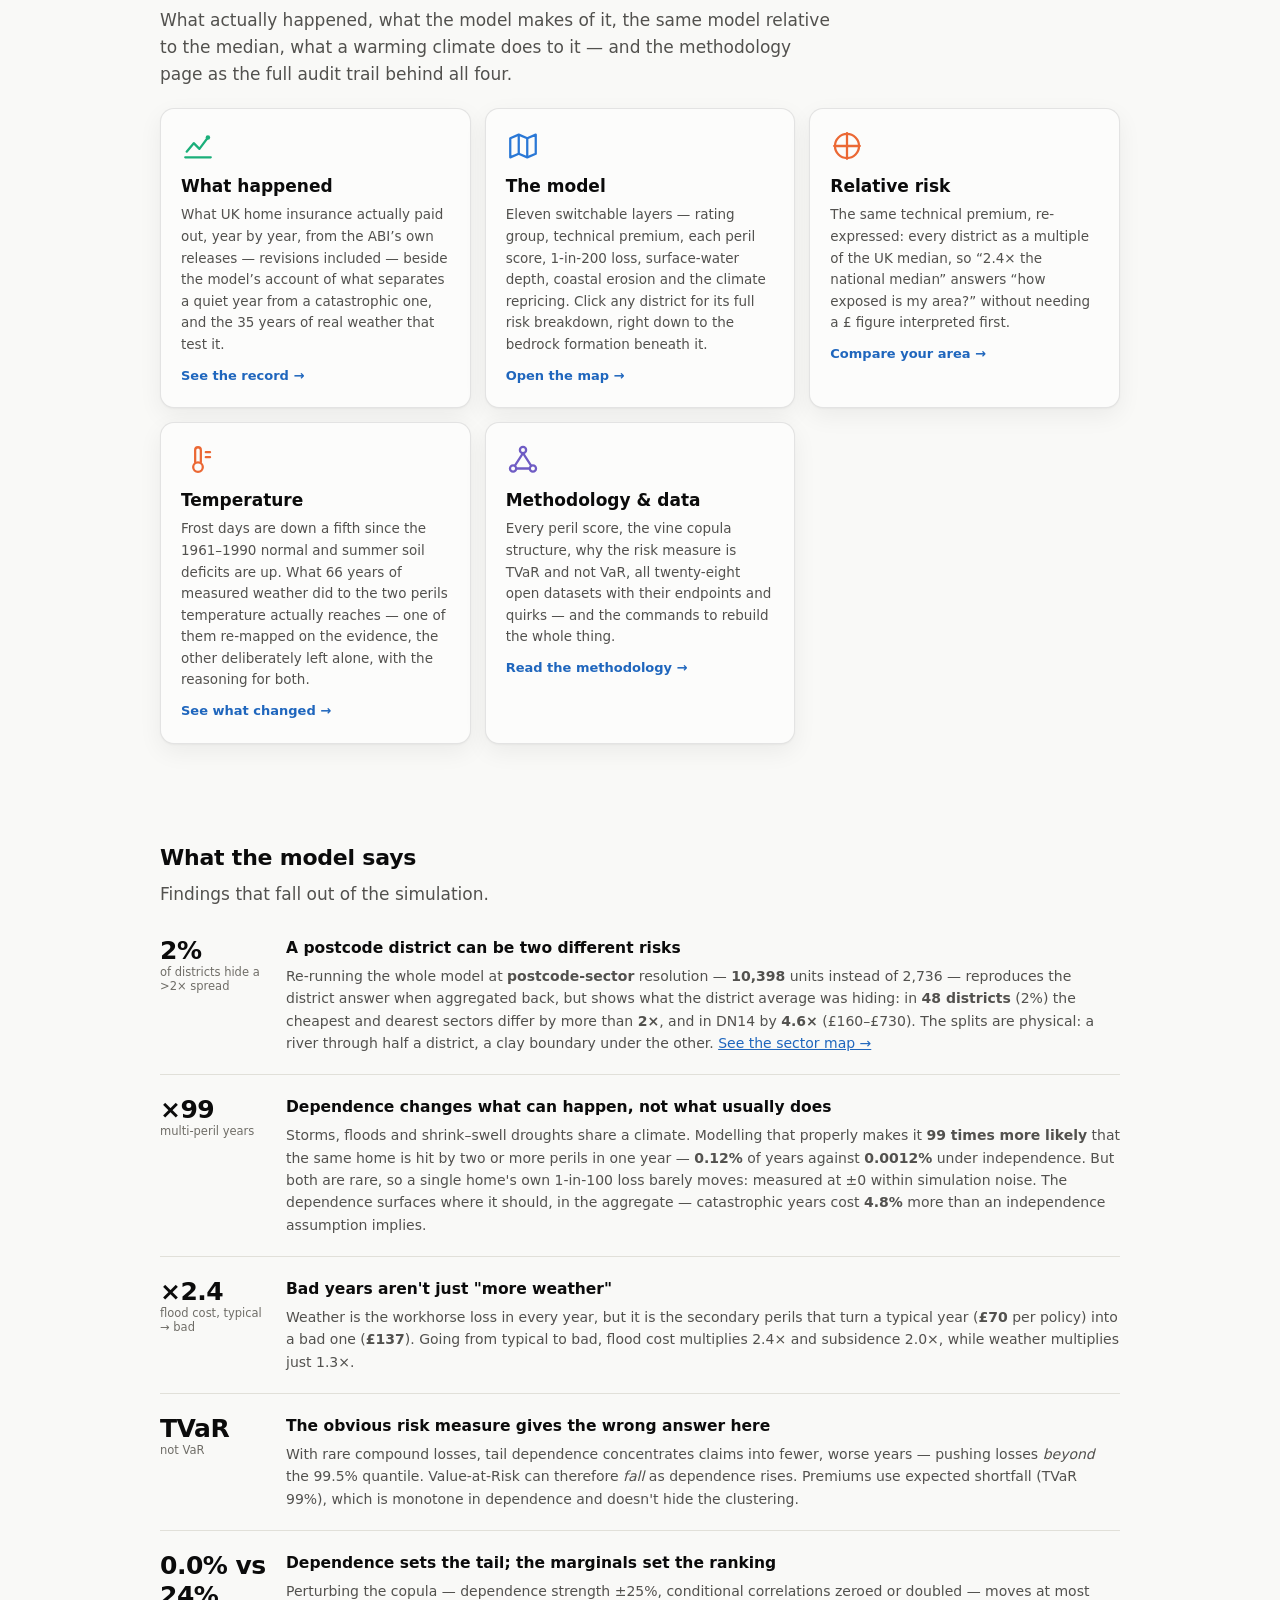
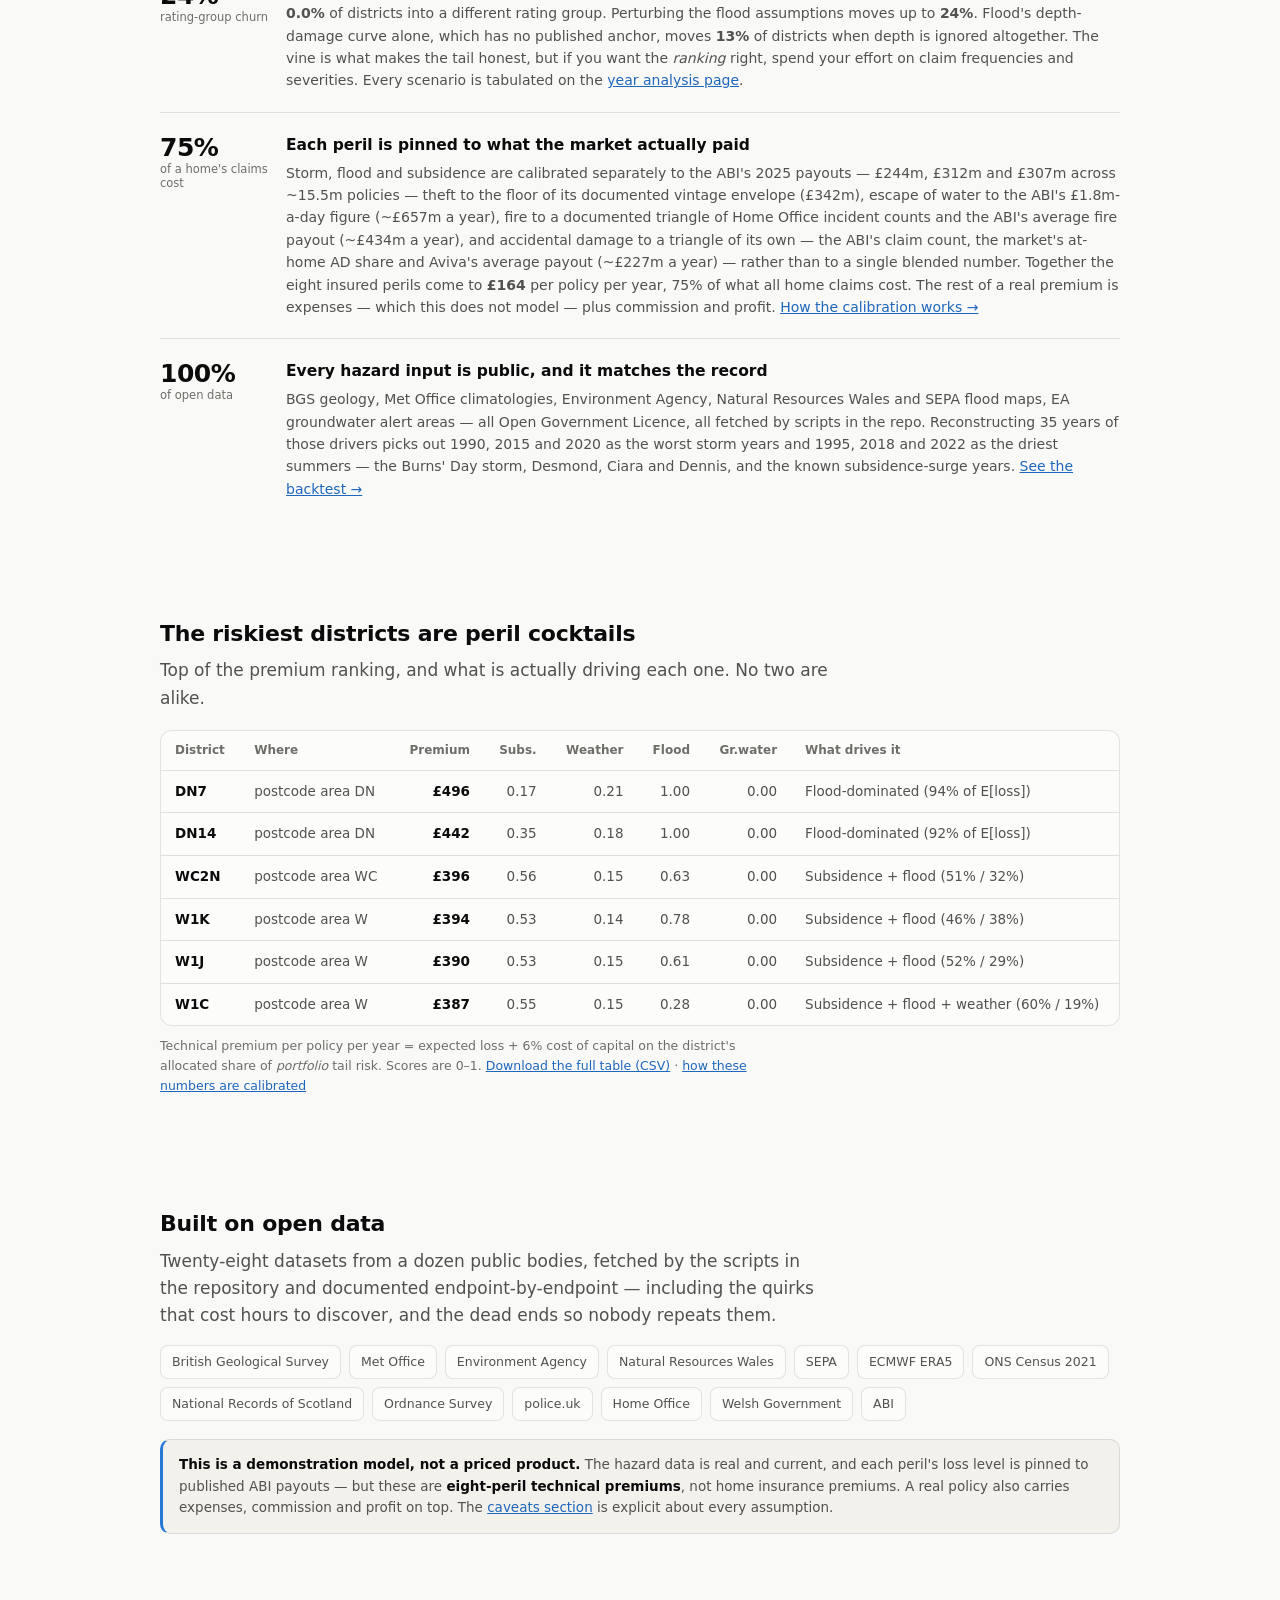
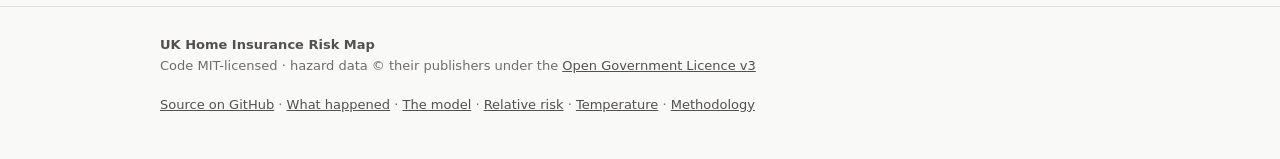
==== commit f90db673: "Rebuild model output (GitHub Actions run 100)" ====
--- a/docs/index.html
+++ b/docs/index.html
@@ -214,12 +214,12 @@
     </div>
 
     <div class="finding">
-      <div class="num">0.7% vs 25%<small>rating-group churn</small></div>
+      <div class="num">0.0% vs 24%<small>rating-group churn</small></div>
       <div>
         <h3>Dependence sets the tail; the marginals set the ranking</h3>
         <p>Perturbing the copula — dependence strength ±25%, conditional correlations
-        zeroed or doubled — moves at most <b>0.7%</b> of districts into a different
-        rating group. Perturbing the flood assumptions moves up to <b>25%</b>. Flood's depth-damage curve alone, which has no published anchor, moves <b>13%</b> of districts when depth is ignored altogether.
+        zeroed or doubled — moves at most <b>0.0%</b> of districts into a different
+        rating group. Perturbing the flood assumptions moves up to <b>24%</b>. Flood's depth-damage curve alone, which has no published anchor, moves <b>13%</b> of districts when depth is ignored altogether.
         The vine is what makes the tail honest, but if you want the <i>ranking</i> right,
         spend your effort on claim frequencies and severities. Every scenario is
         tabulated on the <a href="years.html#sens-section">year analysis page</a>.</p>
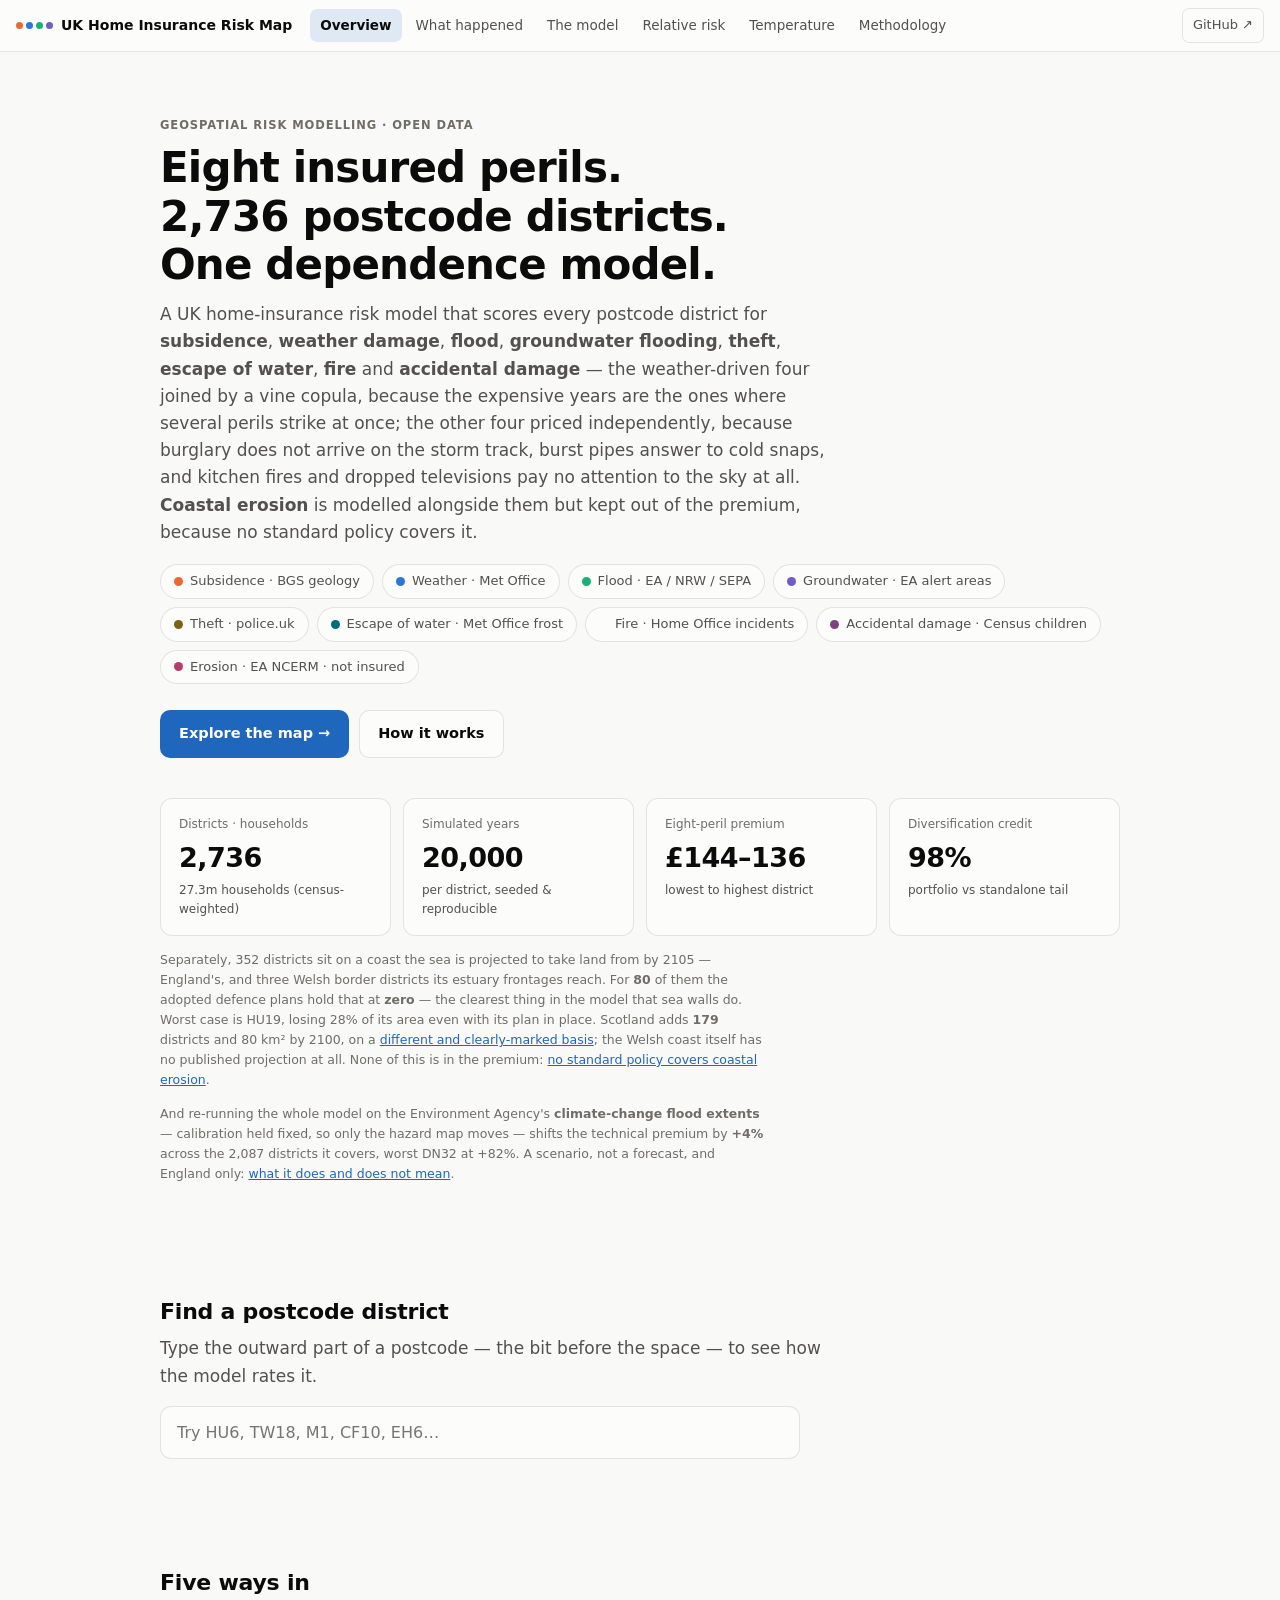
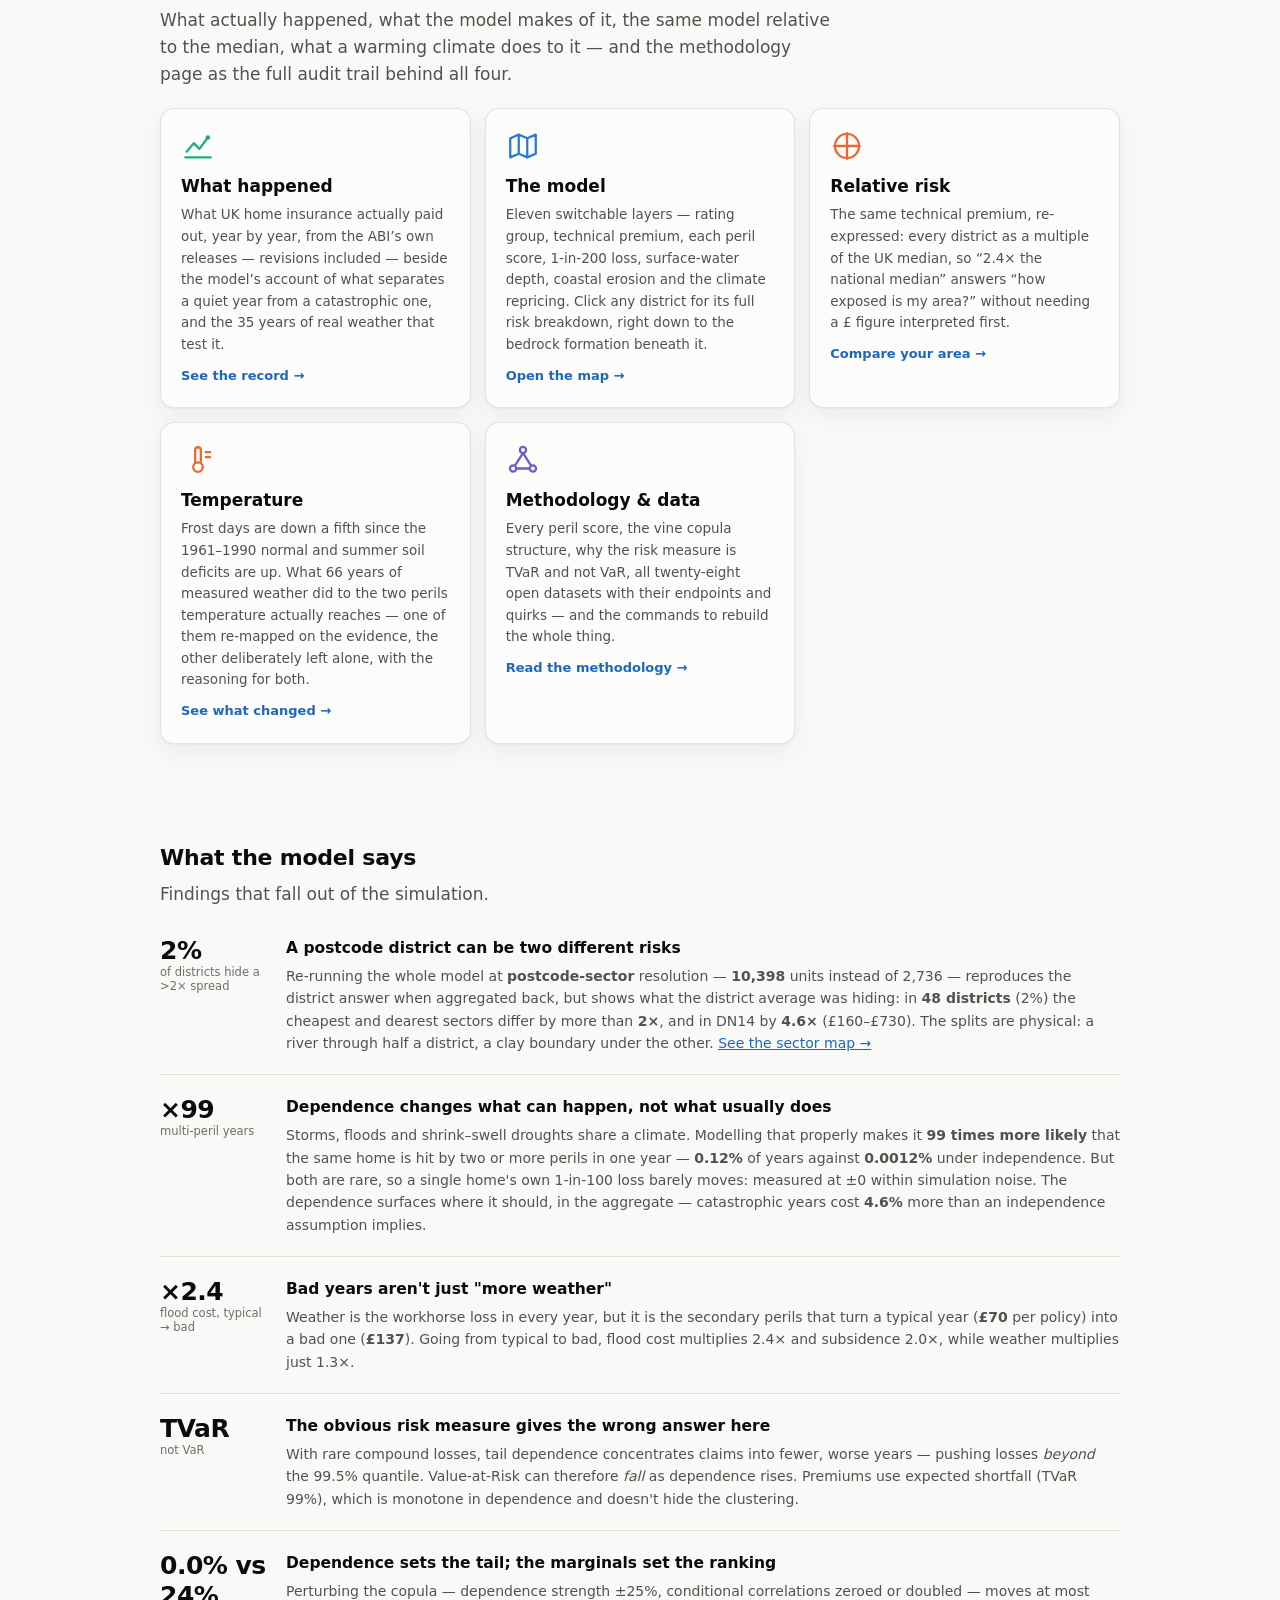
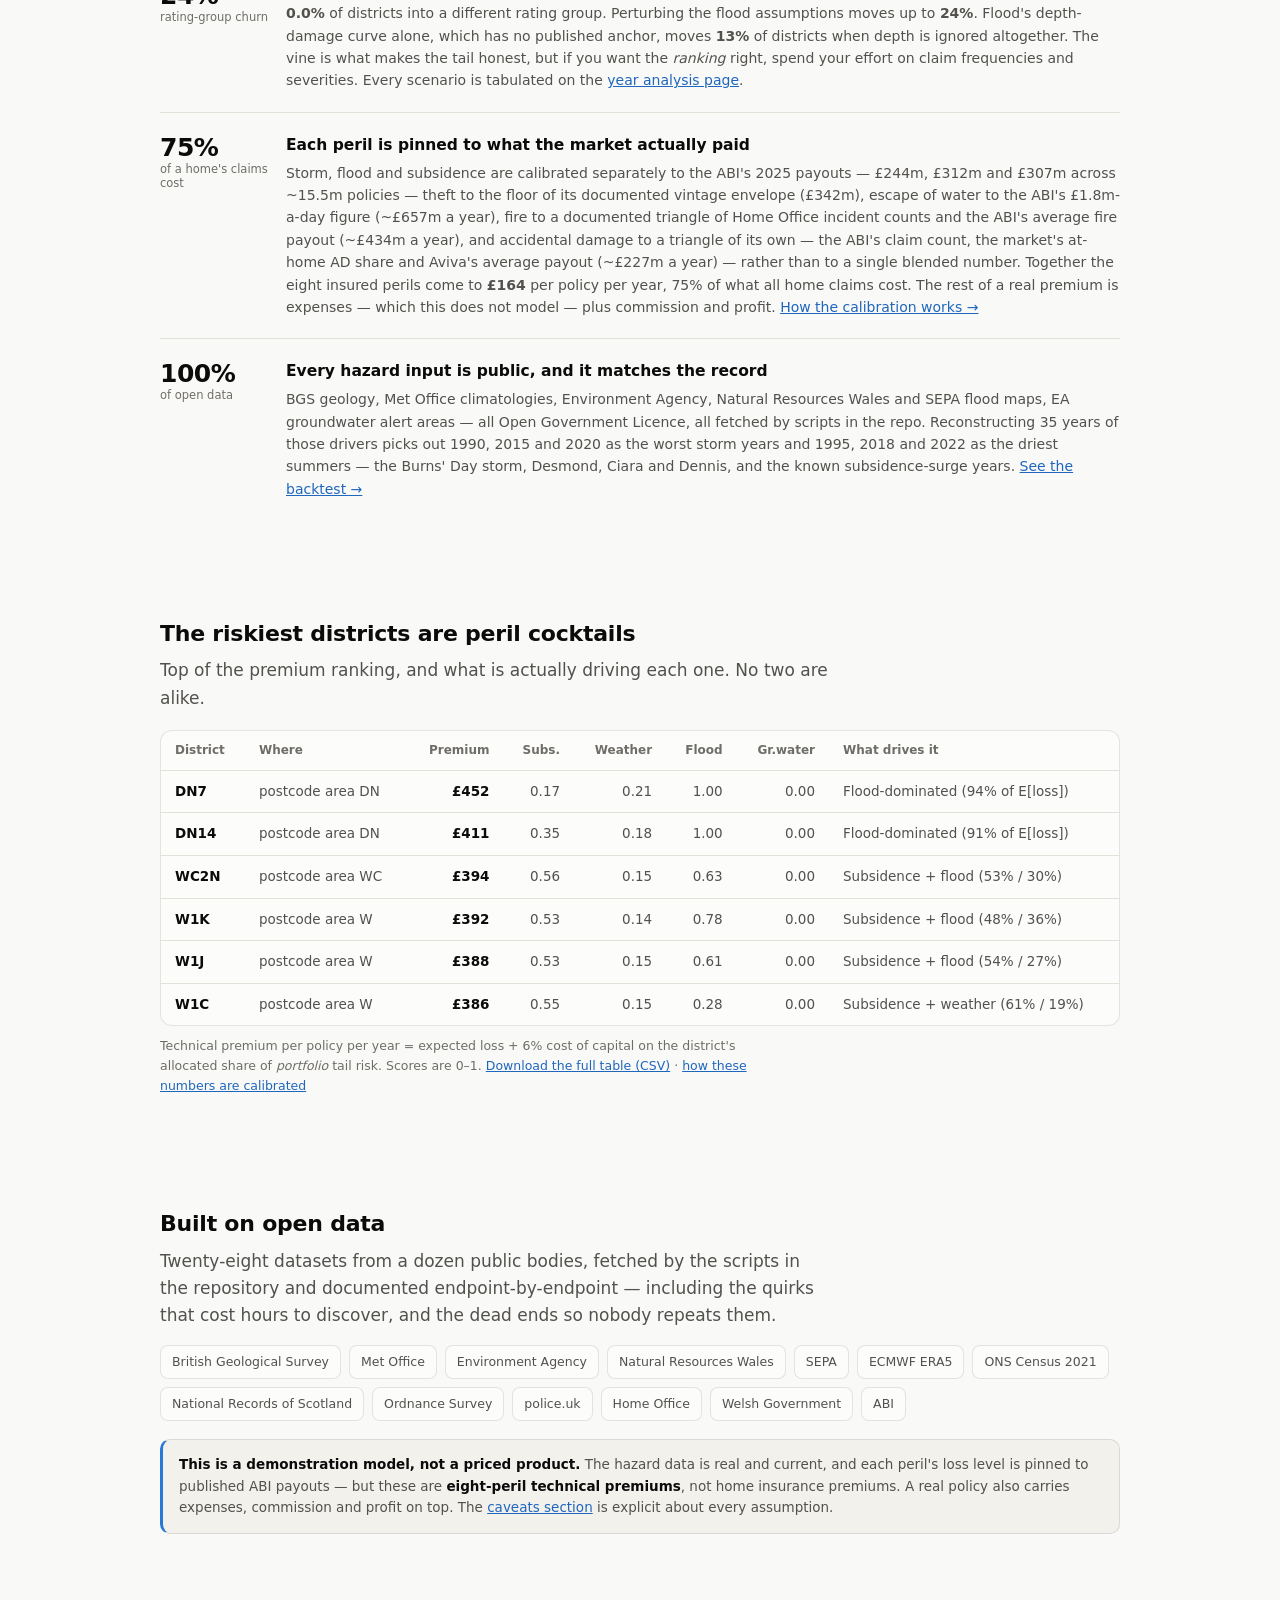
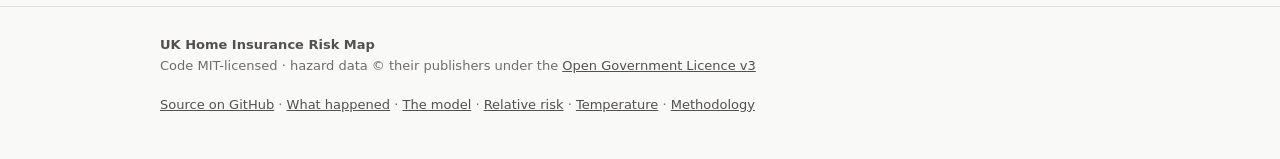
==== commit 070f5873: "Rebuild model output (GitHub Actions run 101)" ====
--- a/docs/index.html
+++ b/docs/index.html
@@ -77,8 +77,8 @@
     <p class="note" style="margin-top:10px">And re-running the whole model on the
     Environment Agency's <b>climate-change flood extents</b> — calibration held fixed, so
     only the hazard map moves — shifts the technical premium by
-    <b>+5%</b> across the 2,087 districts it covers, worst
-    DN32 at +93%. A scenario, not a forecast, and England only:
+    <b>+4%</b> across the 2,087 districts it covers, worst
+    DN32 at +82%. A scenario, not a forecast, and England only:
     <a href="methodology.html#climate">what it does and does not mean</a>.</p>
   </section>
 
@@ -186,7 +186,7 @@
         or more perils in one year — <b>0.12%</b> of years against <b>0.0012%</b>
         under independence. But both are rare, so a single home's own 1-in-100 loss barely
         moves: measured at ±0 within simulation noise. The dependence surfaces where it
-        should, in the aggregate — catastrophic years cost <b>4.8%</b> more than an
+        should, in the aggregate — catastrophic years cost <b>4.6%</b> more than an
         independence assumption implies.</p>
       </div>
     </div>
@@ -273,12 +273,12 @@
           <th class="num">Subs.</th><th class="num">Weather</th><th class="num">Flood</th><th class="num">Gr.water</th>
           <th>What drives it</th>
         </tr>
-        <tr><td><strong>DN7</strong></td><td>postcode area DN</td><td class="num"><strong>£496</strong></td><td class="num">0.17</td><td class="num">0.21</td><td class="num">1.00</td><td class="num">0.00</td><td>Flood-dominated (94% of E[loss])</td></tr>
-        <tr><td><strong>DN14</strong></td><td>postcode area DN</td><td class="num"><strong>£442</strong></td><td class="num">0.35</td><td class="num">0.18</td><td class="num">1.00</td><td class="num">0.00</td><td>Flood-dominated (92% of E[loss])</td></tr>
-        <tr><td><strong>WC2N</strong></td><td>postcode area WC</td><td class="num"><strong>£396</strong></td><td class="num">0.56</td><td class="num">0.15</td><td class="num">0.63</td><td class="num">0.00</td><td>Subsidence + flood (51% / 32%)</td></tr>
-        <tr><td><strong>W1K</strong></td><td>postcode area W</td><td class="num"><strong>£394</strong></td><td class="num">0.53</td><td class="num">0.14</td><td class="num">0.78</td><td class="num">0.00</td><td>Subsidence + flood (46% / 38%)</td></tr>
-        <tr><td><strong>W1J</strong></td><td>postcode area W</td><td class="num"><strong>£390</strong></td><td class="num">0.53</td><td class="num">0.15</td><td class="num">0.61</td><td class="num">0.00</td><td>Subsidence + flood (52% / 29%)</td></tr>
-        <tr><td><strong>W1C</strong></td><td>postcode area W</td><td class="num"><strong>£387</strong></td><td class="num">0.55</td><td class="num">0.15</td><td class="num">0.28</td><td class="num">0.00</td><td>Subsidence + flood + weather (60% / 19%)</td></tr>
+        <tr><td><strong>DN7</strong></td><td>postcode area DN</td><td class="num"><strong>£452</strong></td><td class="num">0.17</td><td class="num">0.21</td><td class="num">1.00</td><td class="num">0.00</td><td>Flood-dominated (94% of E[loss])</td></tr>
+        <tr><td><strong>DN14</strong></td><td>postcode area DN</td><td class="num"><strong>£411</strong></td><td class="num">0.35</td><td class="num">0.18</td><td class="num">1.00</td><td class="num">0.00</td><td>Flood-dominated (91% of E[loss])</td></tr>
+        <tr><td><strong>WC2N</strong></td><td>postcode area WC</td><td class="num"><strong>£394</strong></td><td class="num">0.56</td><td class="num">0.15</td><td class="num">0.63</td><td class="num">0.00</td><td>Subsidence + flood (53% / 30%)</td></tr>
+        <tr><td><strong>W1K</strong></td><td>postcode area W</td><td class="num"><strong>£392</strong></td><td class="num">0.53</td><td class="num">0.14</td><td class="num">0.78</td><td class="num">0.00</td><td>Subsidence + flood (48% / 36%)</td></tr>
+        <tr><td><strong>W1J</strong></td><td>postcode area W</td><td class="num"><strong>£388</strong></td><td class="num">0.53</td><td class="num">0.15</td><td class="num">0.61</td><td class="num">0.00</td><td>Subsidence + flood (54% / 27%)</td></tr>
+        <tr><td><strong>W1C</strong></td><td>postcode area W</td><td class="num"><strong>£386</strong></td><td class="num">0.55</td><td class="num">0.15</td><td class="num">0.28</td><td class="num">0.00</td><td>Subsidence + weather (61% / 19%)</td></tr>
       </table>
     </div>
     <p class="note" style="margin-top:10px">Technical premium per policy per year =
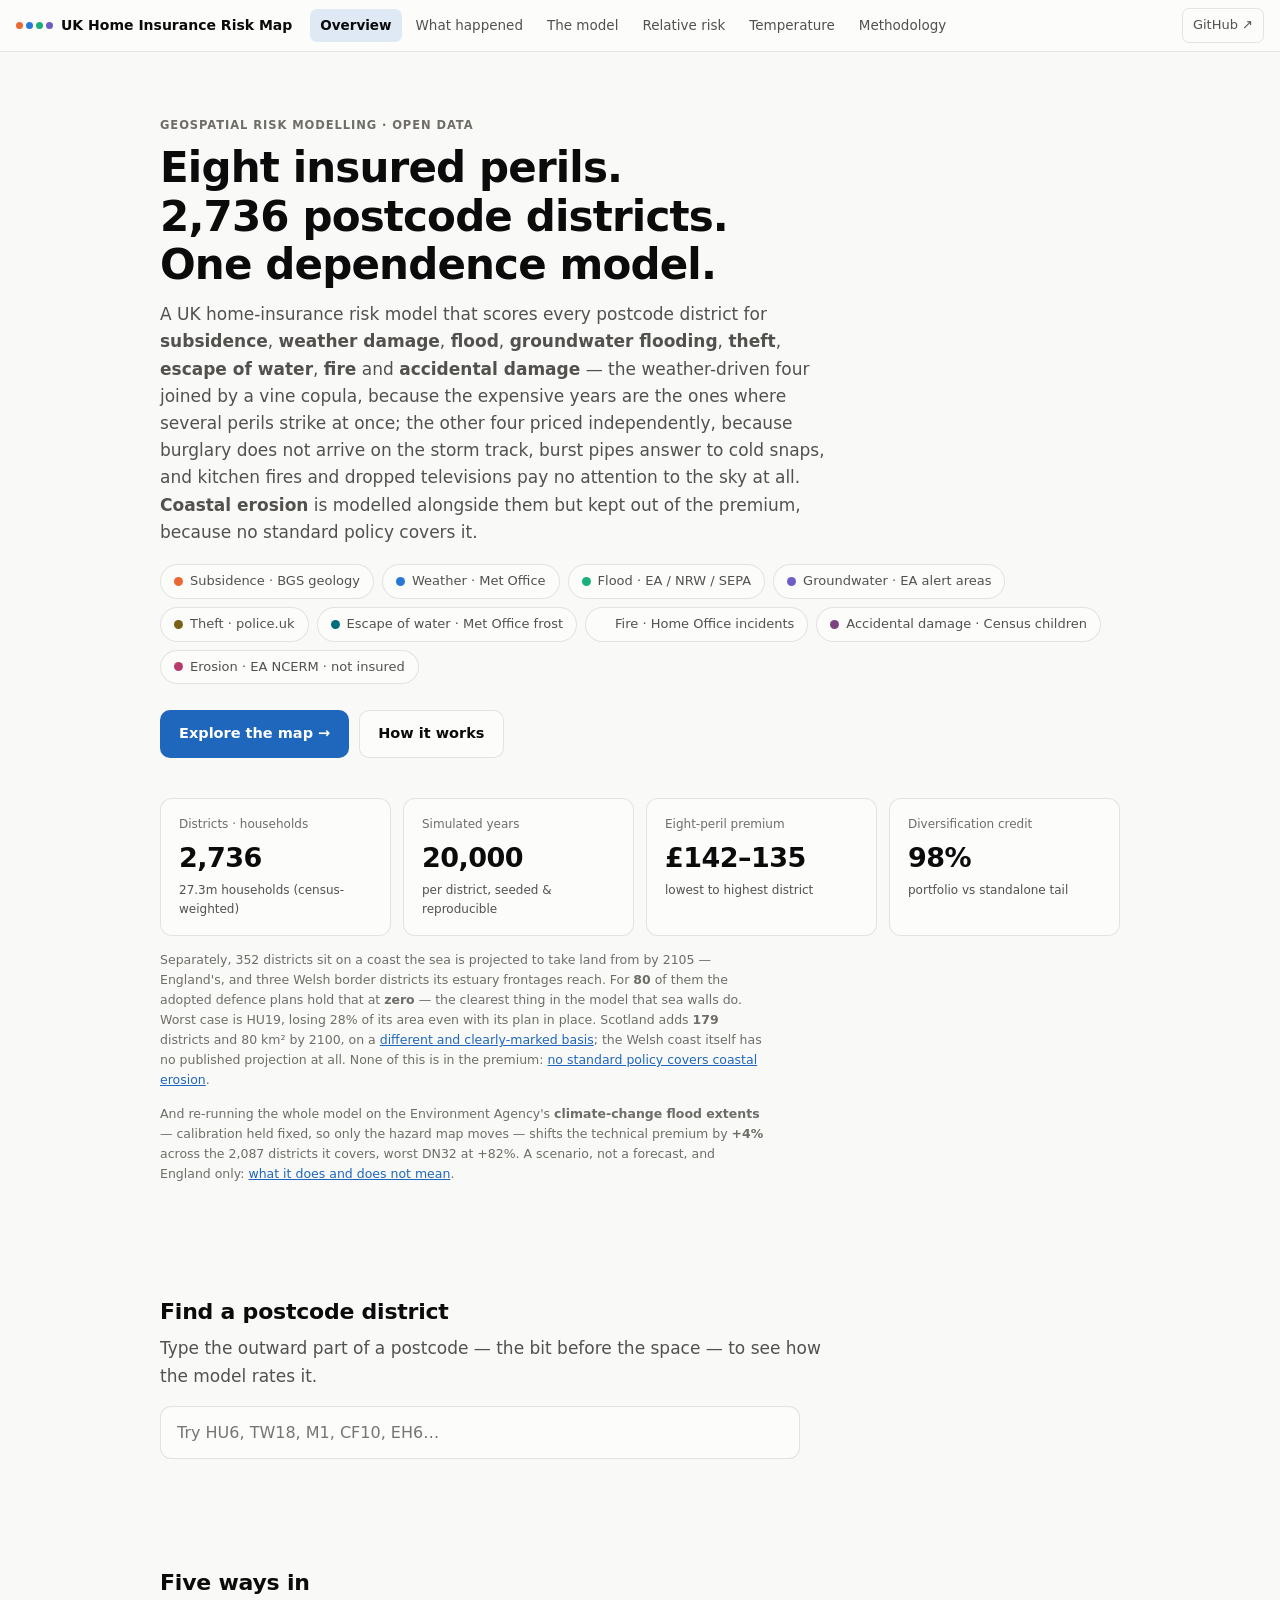
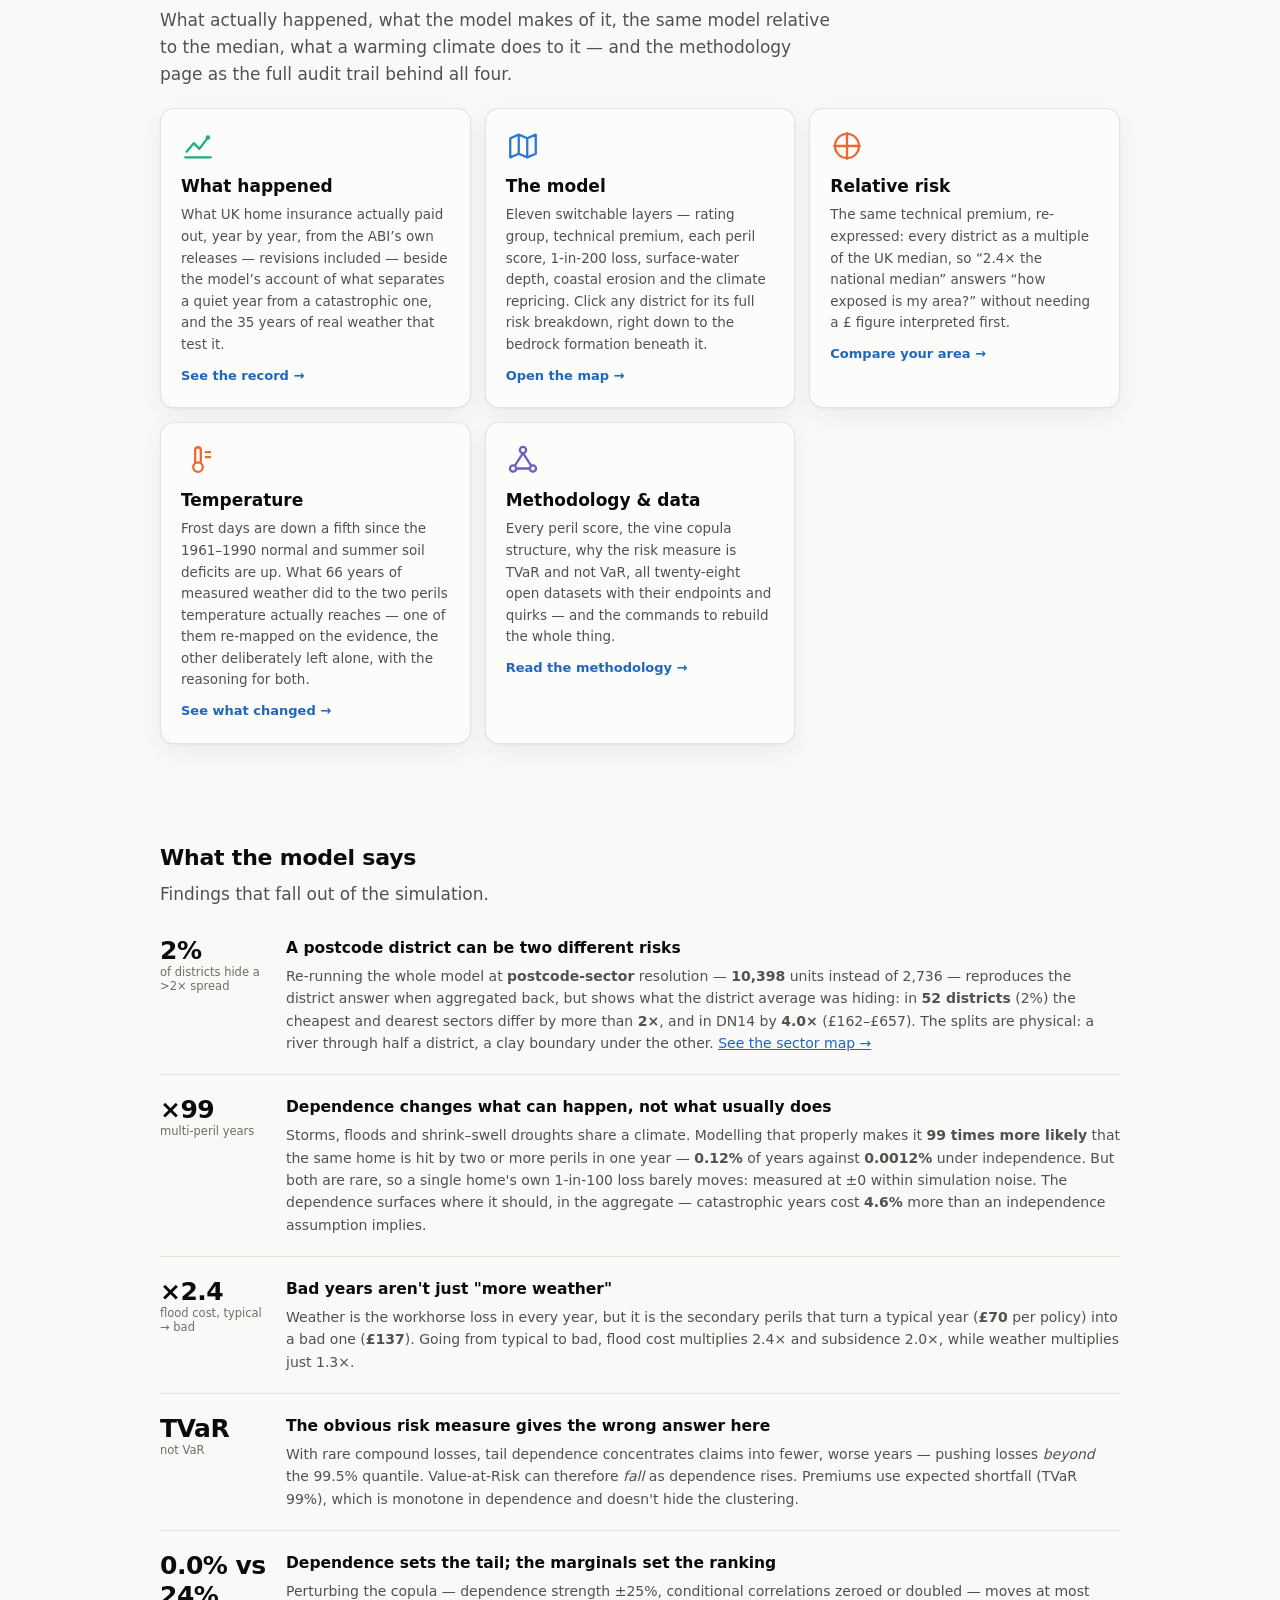
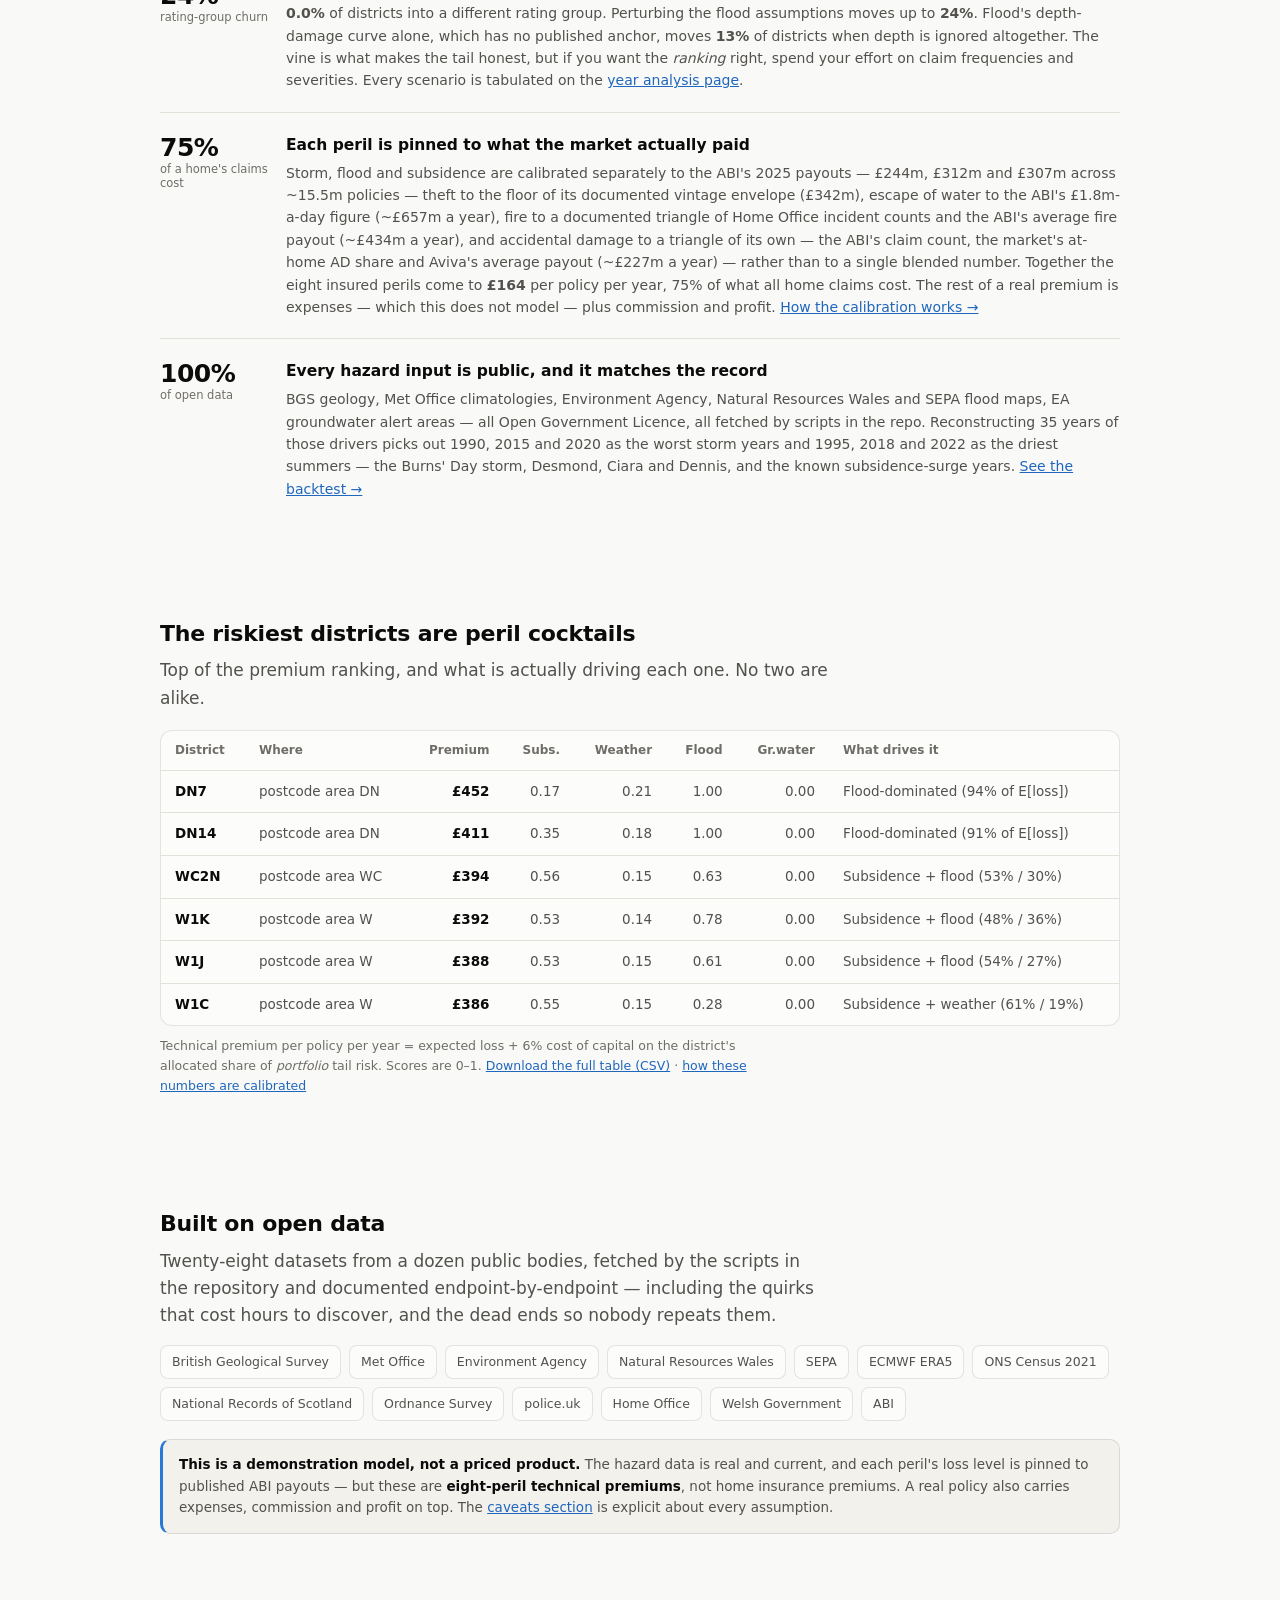
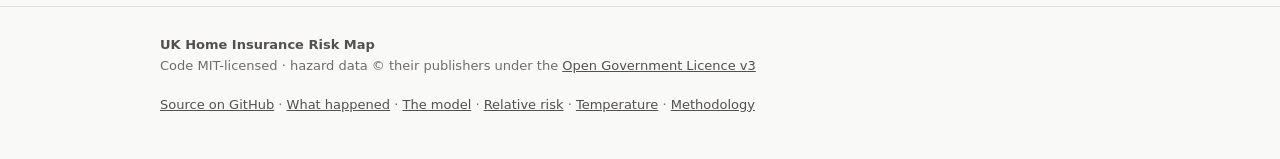
==== commit 63474075: "Rebuild model output (GitHub Actions run 102)" ====
--- a/docs/index.html
+++ b/docs/index.html
@@ -61,7 +61,7 @@
     <div class="tiles">
       <div class="tile"><div class="k">Districts &middot; households</div><div class="v">2,736</div><div class="d">27.3m households (census-weighted)</div></div>
       <div class="tile"><div class="k">Simulated years</div><div class="v">20,000</div><div class="d">per district, seeded &amp; reproducible</div></div>
-      <div class="tile"><div class="k">Eight-peril premium</div><div class="v">£144–136</div><div class="d">lowest to highest district</div></div>
+      <div class="tile"><div class="k">Eight-peril premium</div><div class="v">£142–135</div><div class="d">lowest to highest district</div></div>
       <div class="tile"><div class="k">Diversification credit</div><div class="v">98%</div><div class="d">portfolio vs standalone tail</div></div>
     </div>
     <p class="note" style="margin-top:14px">Separately, 352 districts sit on a
@@ -169,9 +169,9 @@
         <p>Re-running the whole model at <b>postcode-sector</b> resolution —
         <b>10,398</b> units instead of 2,736 — reproduces the district
         answer when aggregated back, but shows what the district average was hiding:
-        in <b>48 districts</b> (2%) the cheapest and
+        in <b>52 districts</b> (2%) the cheapest and
         dearest sectors differ by more than <b>2×</b>, and in DN14 by
-        <b>4.6×</b> (£160–£730). The
+        <b>4.0×</b> (£162–£657). The
         splits are physical: a river through half a district, a clay boundary under the
         other. <a href="sectors.html">See the sector map →</a></p>
       </div>
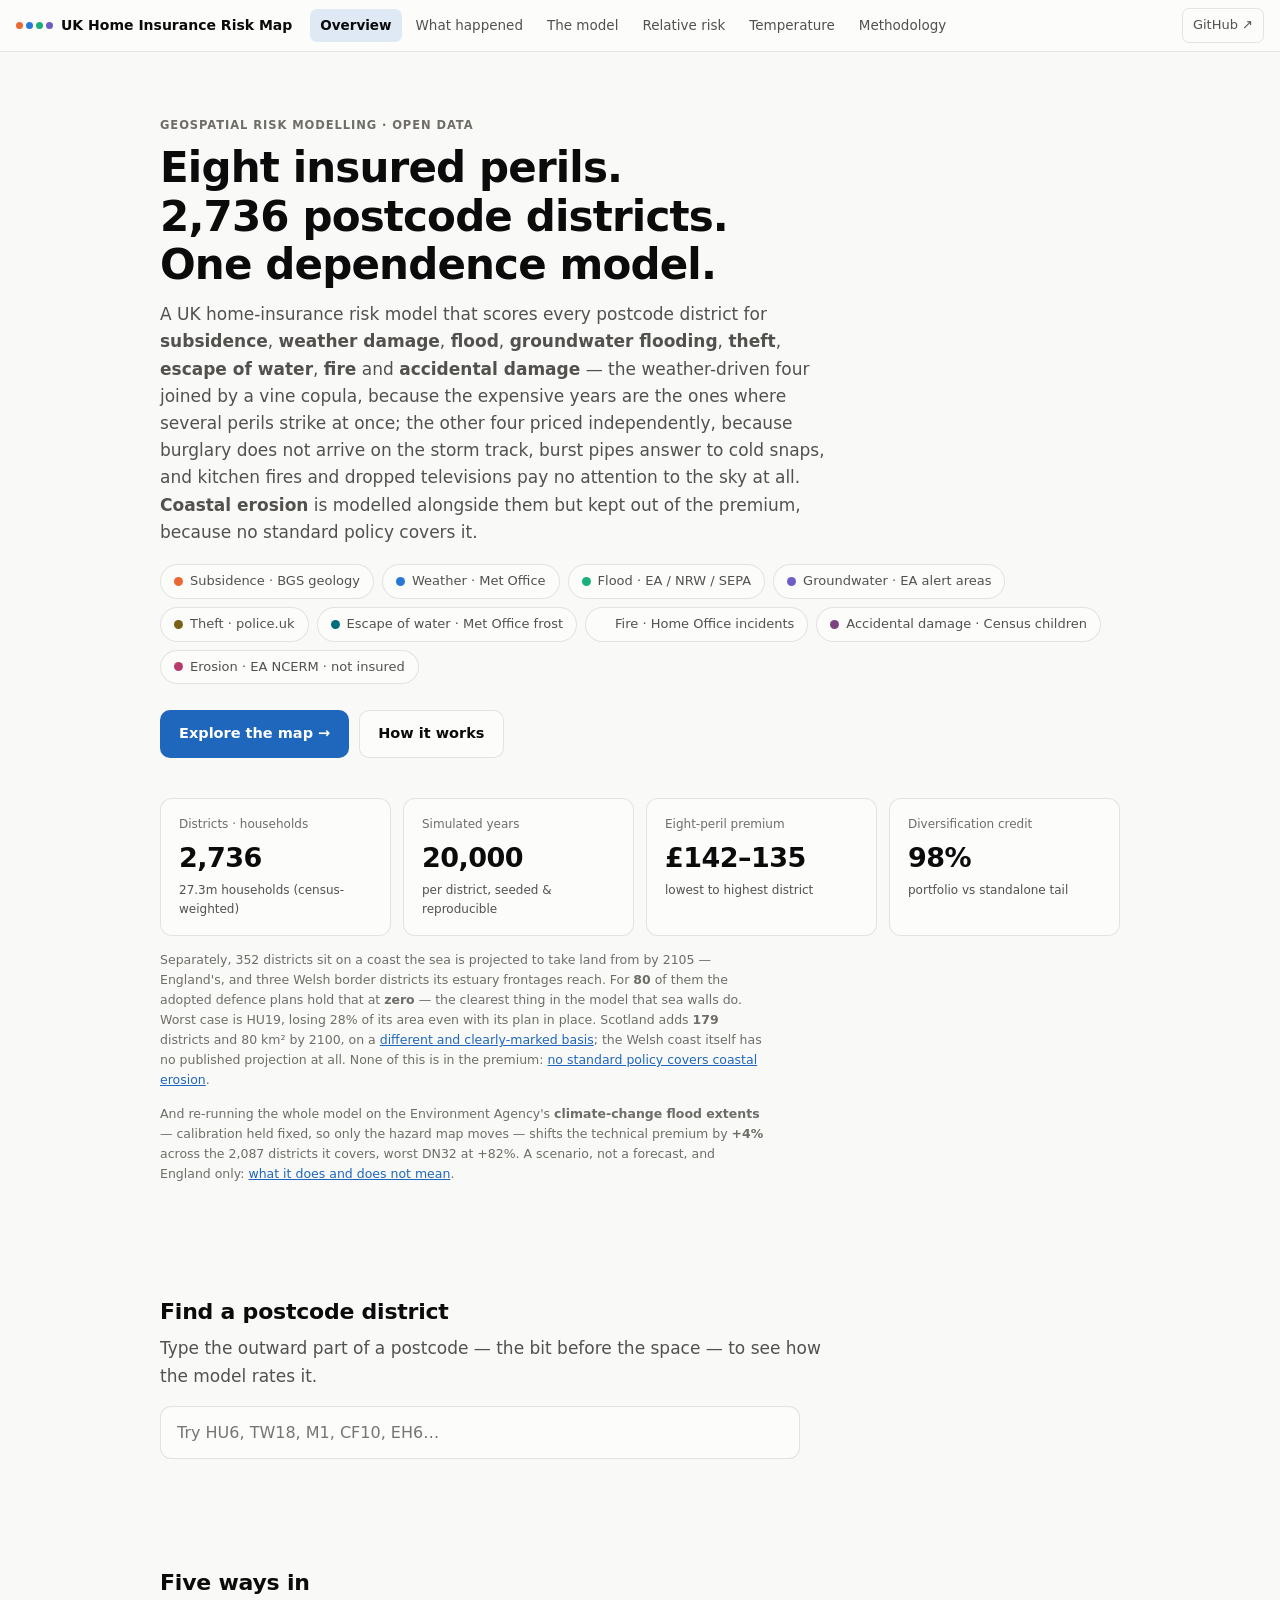
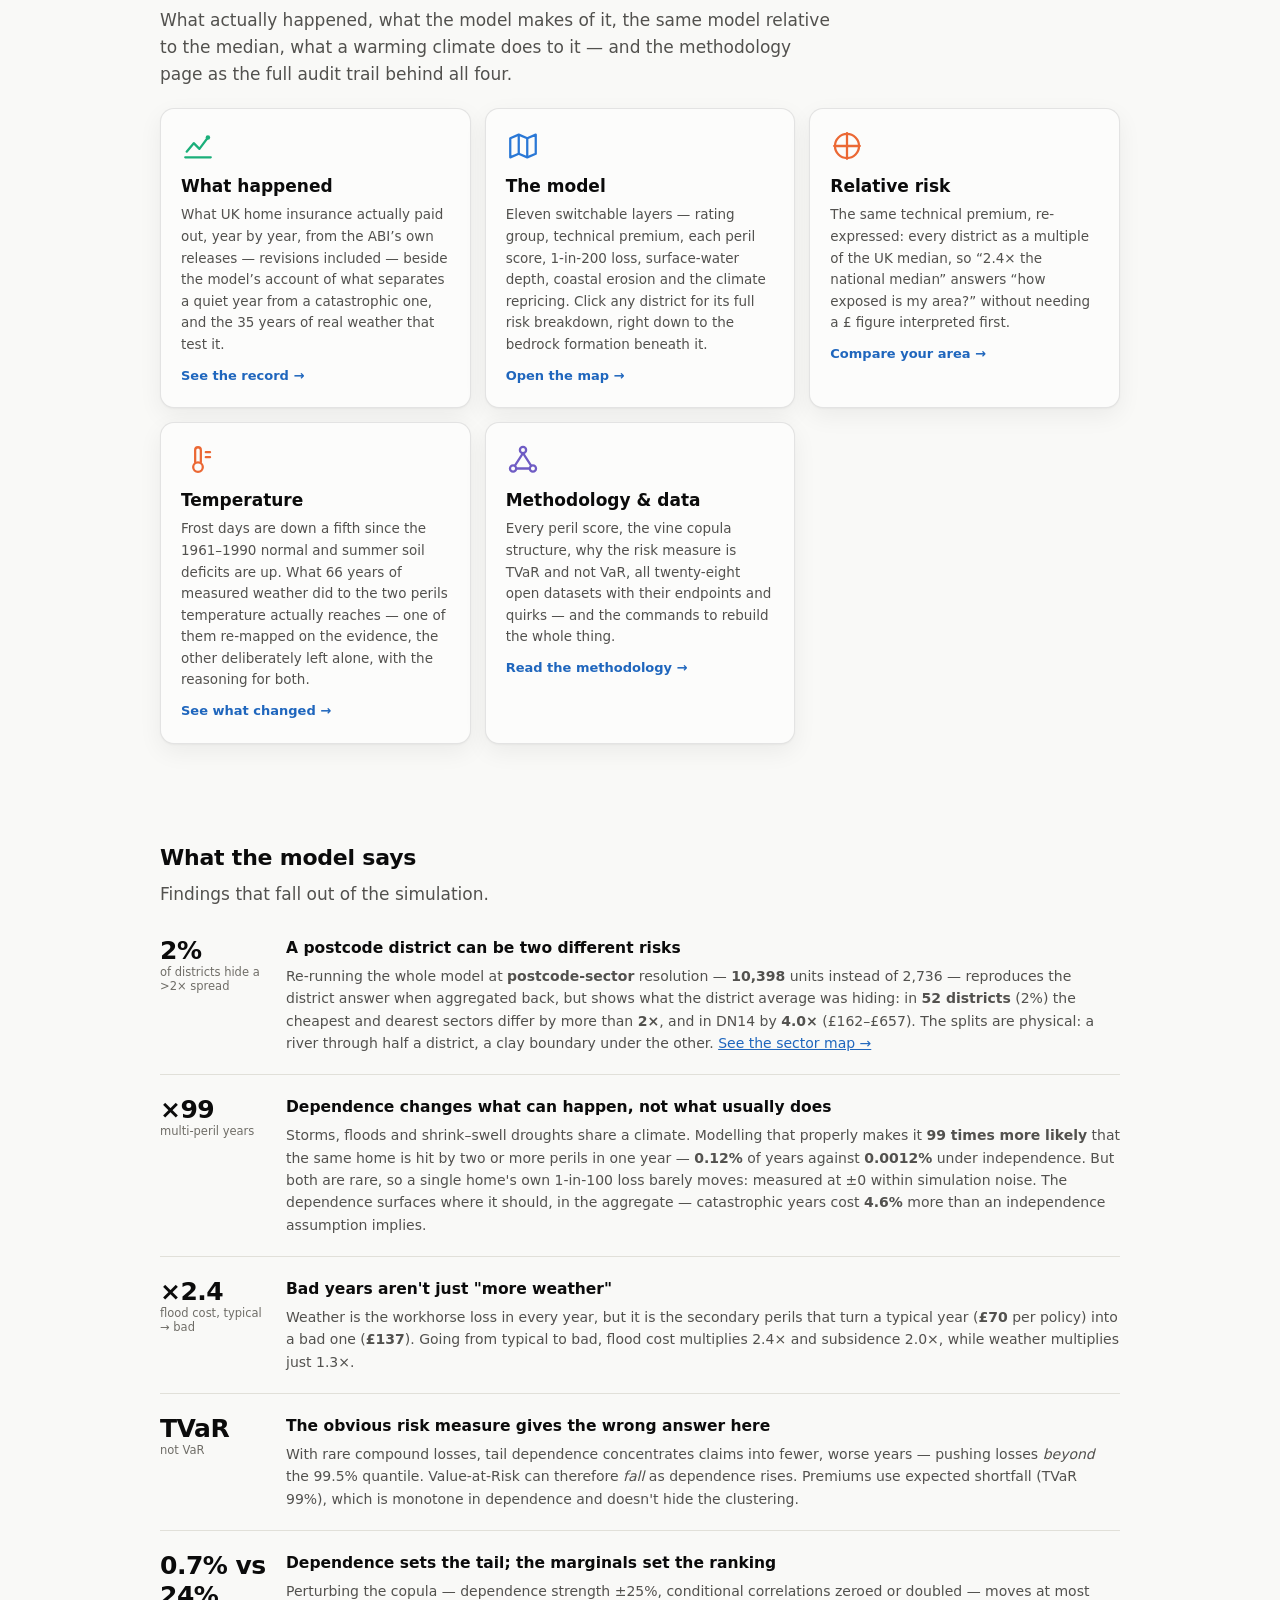
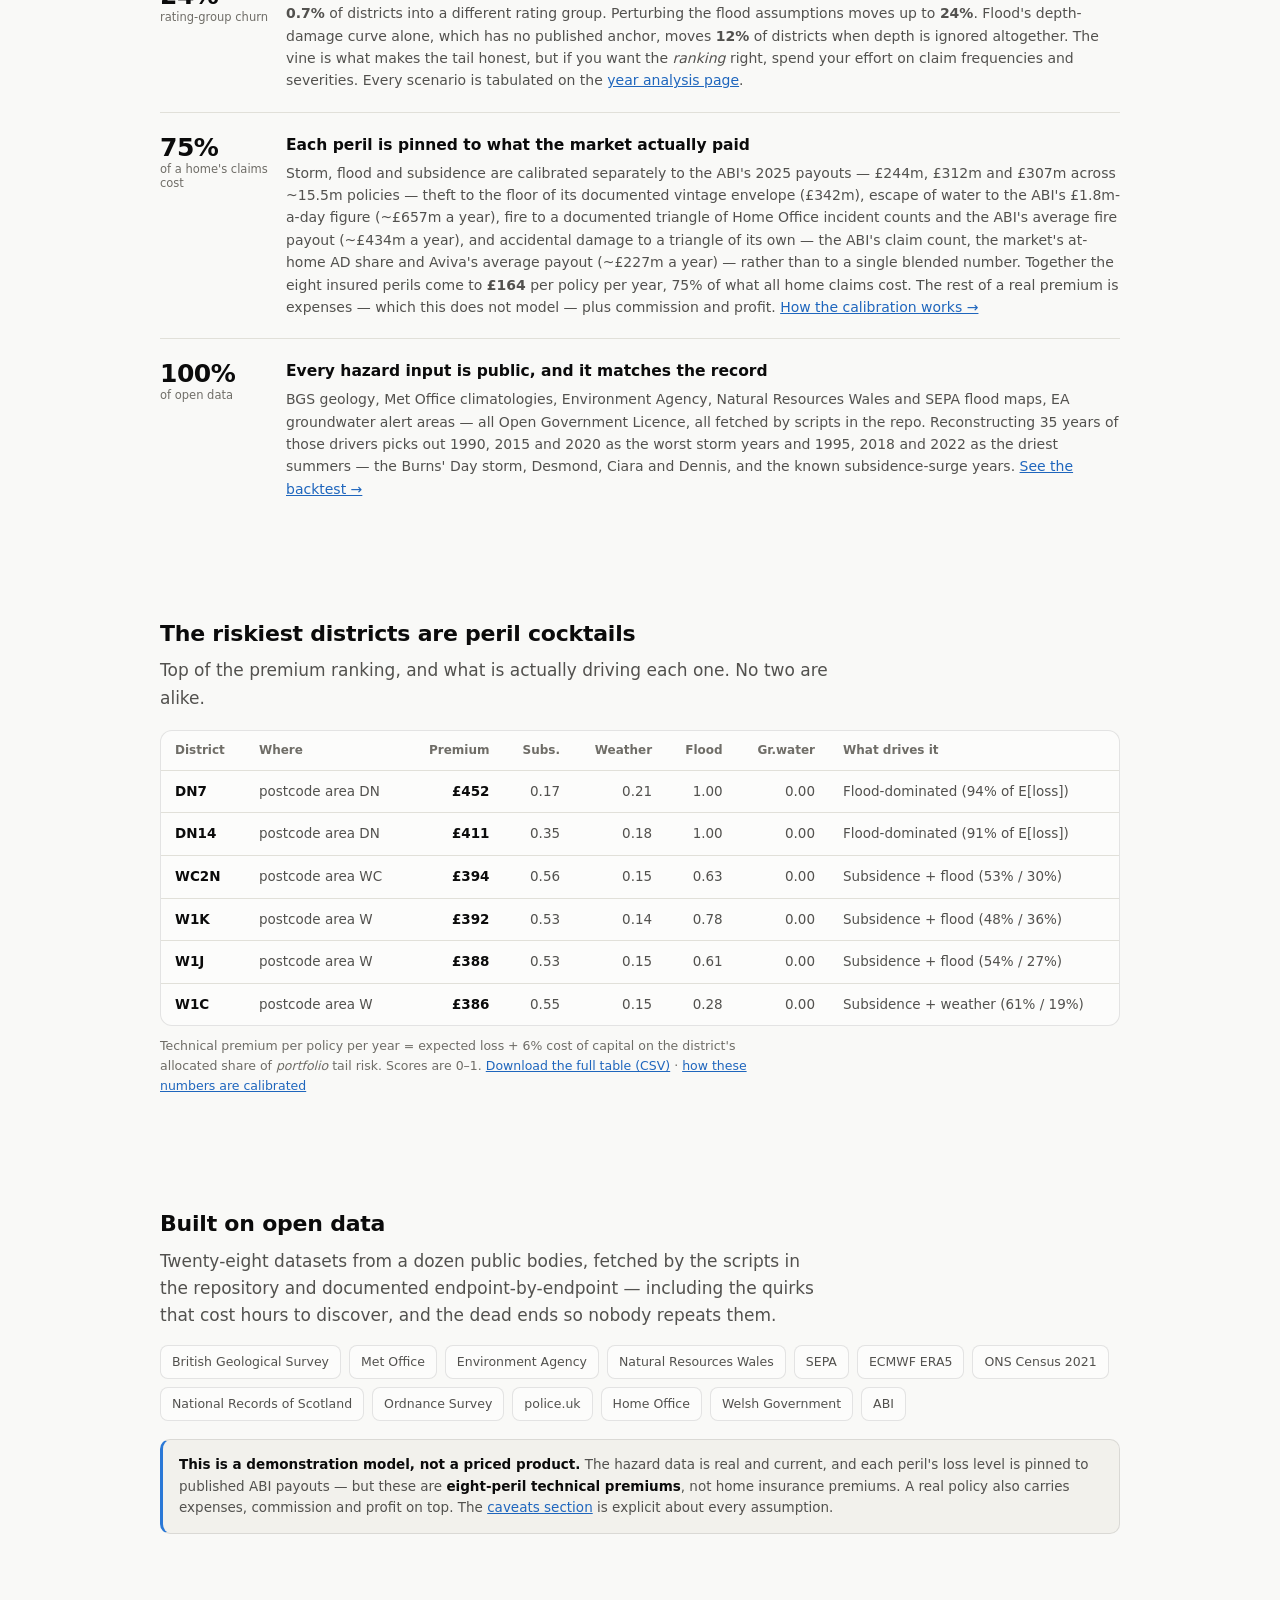
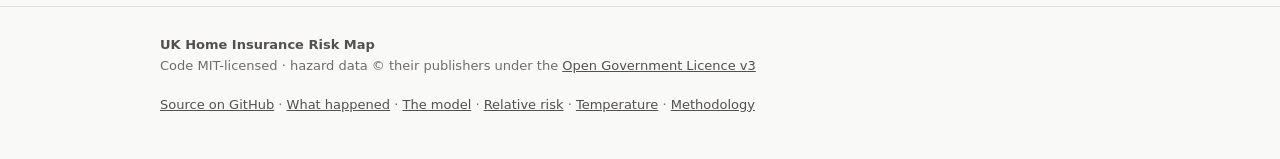
==== commit e98d915d: "Rebuild model output (GitHub Actions run 103)" ====
--- a/docs/index.html
+++ b/docs/index.html
@@ -214,12 +214,12 @@
     </div>
 
     <div class="finding">
-      <div class="num">0.0% vs 24%<small>rating-group churn</small></div>
+      <div class="num">0.7% vs 24%<small>rating-group churn</small></div>
       <div>
         <h3>Dependence sets the tail; the marginals set the ranking</h3>
         <p>Perturbing the copula — dependence strength ±25%, conditional correlations
-        zeroed or doubled — moves at most <b>0.0%</b> of districts into a different
-        rating group. Perturbing the flood assumptions moves up to <b>24%</b>. Flood's depth-damage curve alone, which has no published anchor, moves <b>13%</b> of districts when depth is ignored altogether.
+        zeroed or doubled — moves at most <b>0.7%</b> of districts into a different
+        rating group. Perturbing the flood assumptions moves up to <b>24%</b>. Flood's depth-damage curve alone, which has no published anchor, moves <b>12%</b> of districts when depth is ignored altogether.
         The vine is what makes the tail honest, but if you want the <i>ranking</i> right,
         spend your effort on claim frequencies and severities. Every scenario is
         tabulated on the <a href="years.html#sens-section">year analysis page</a>.</p>
